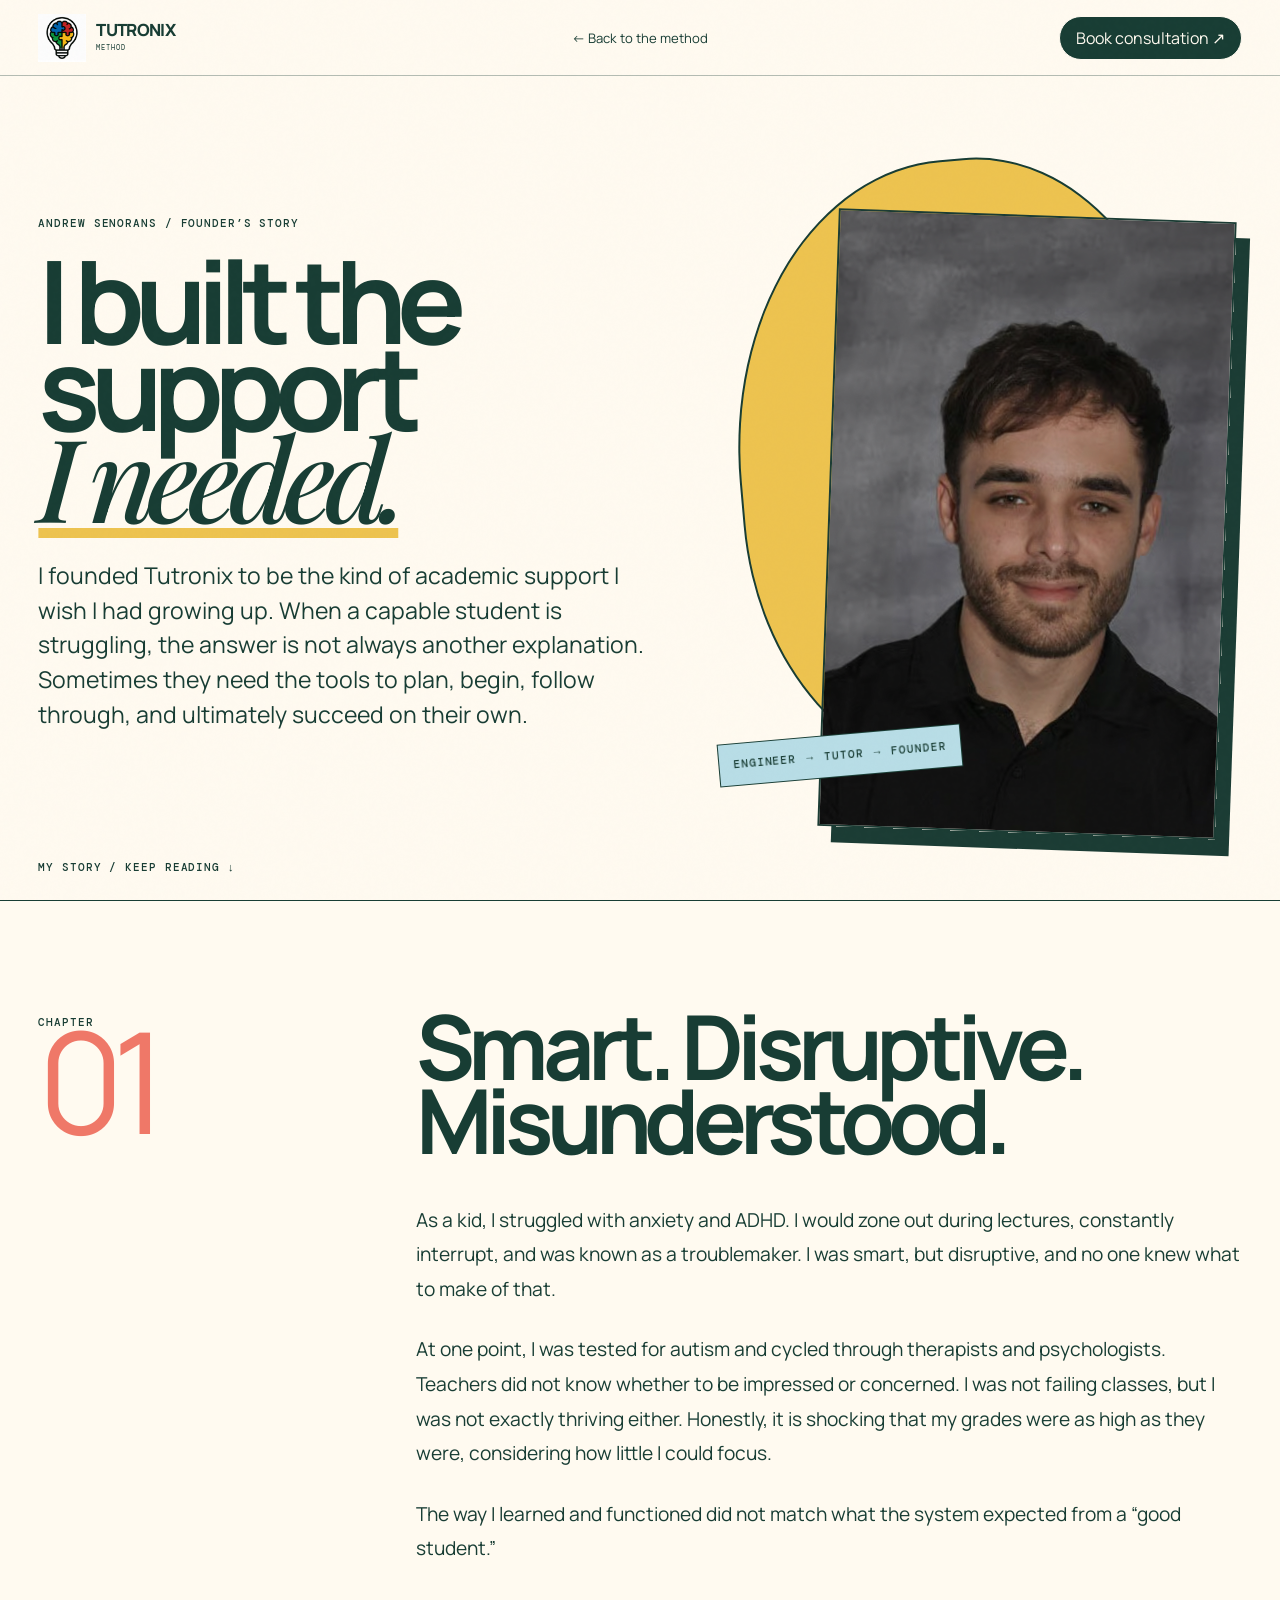
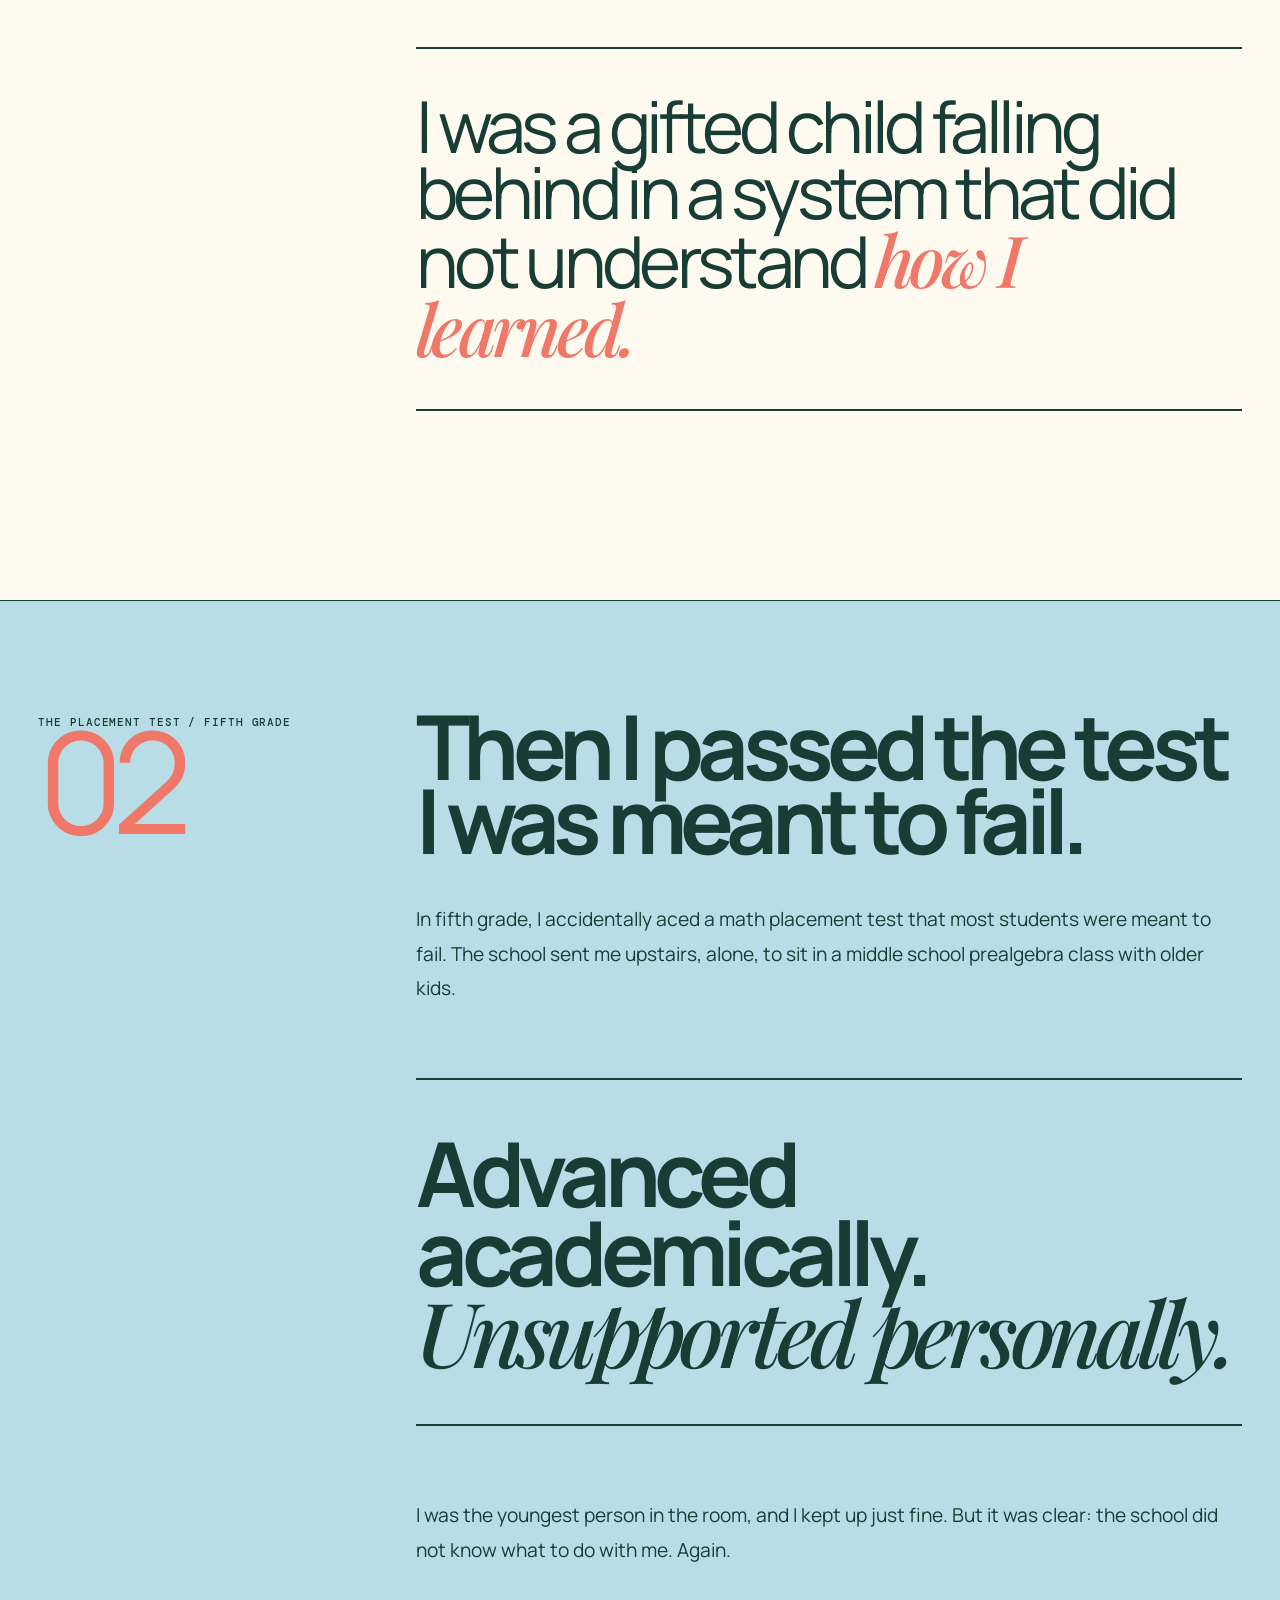
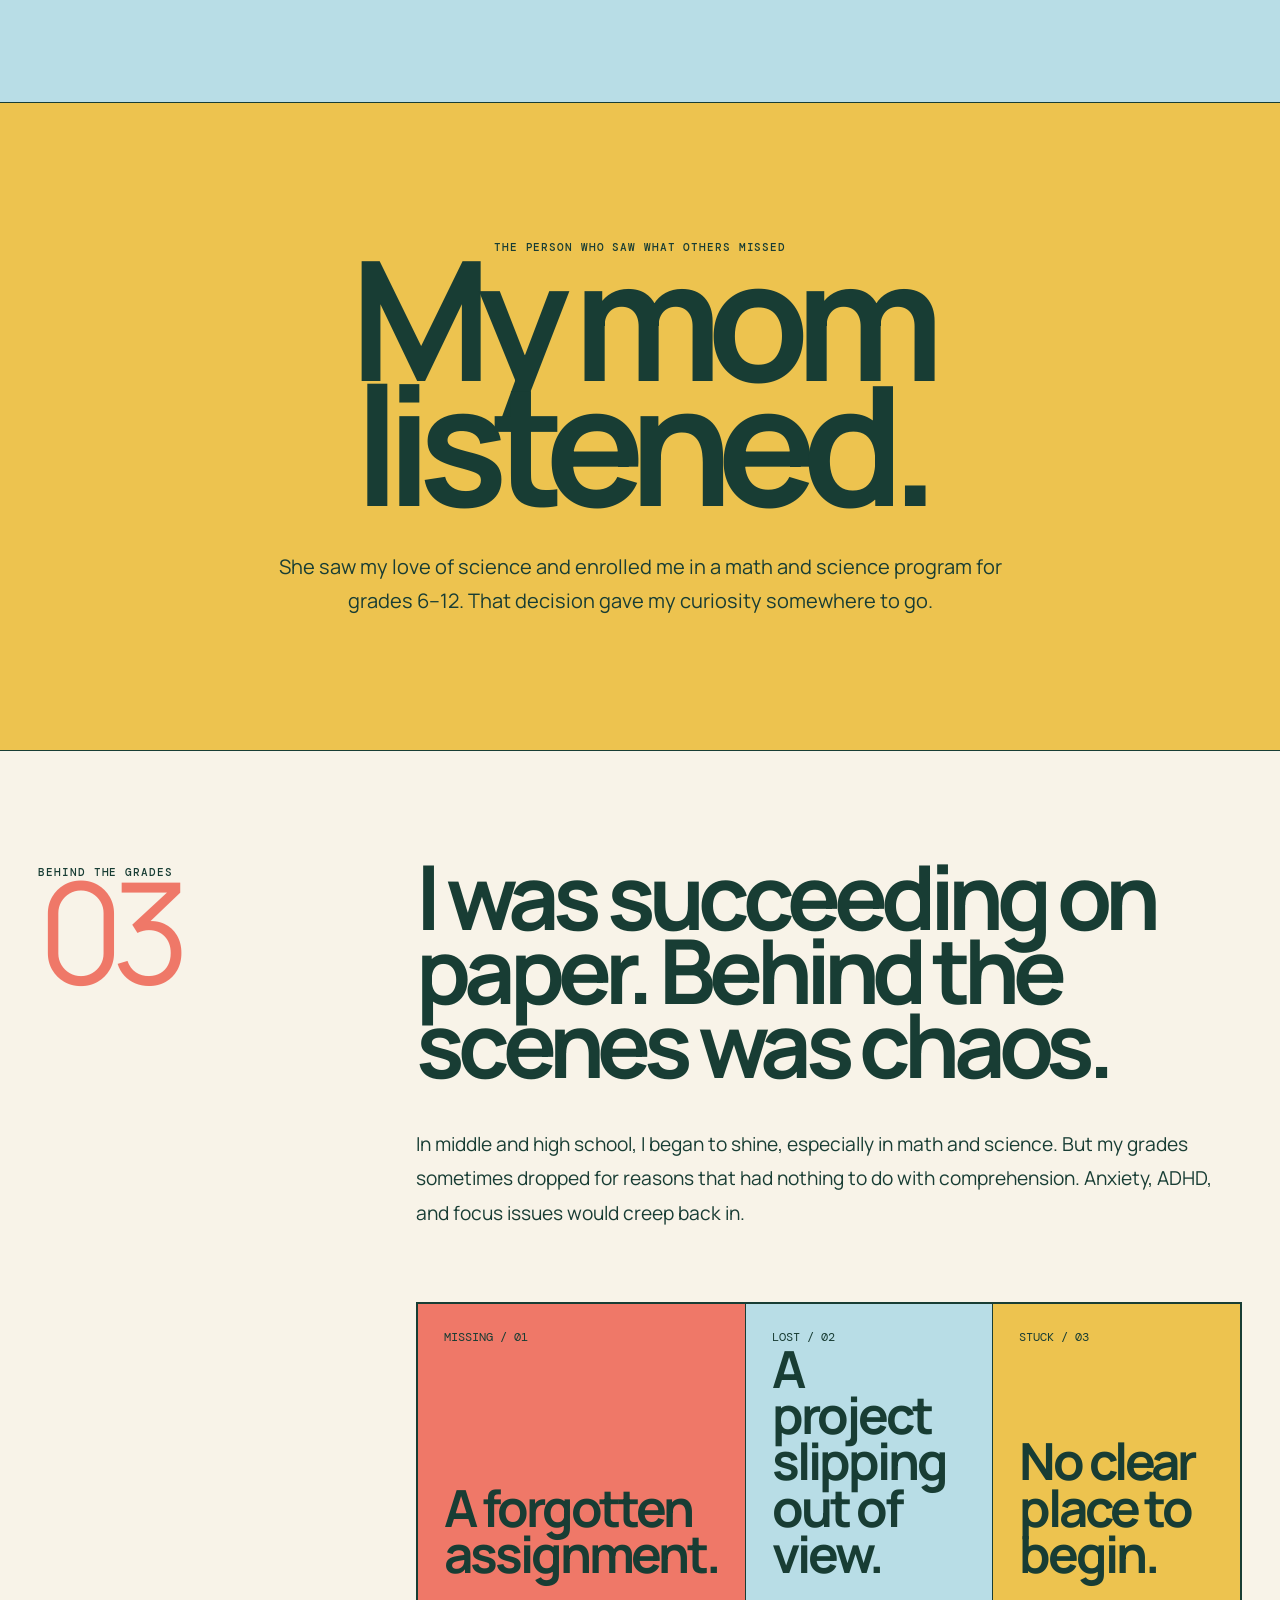
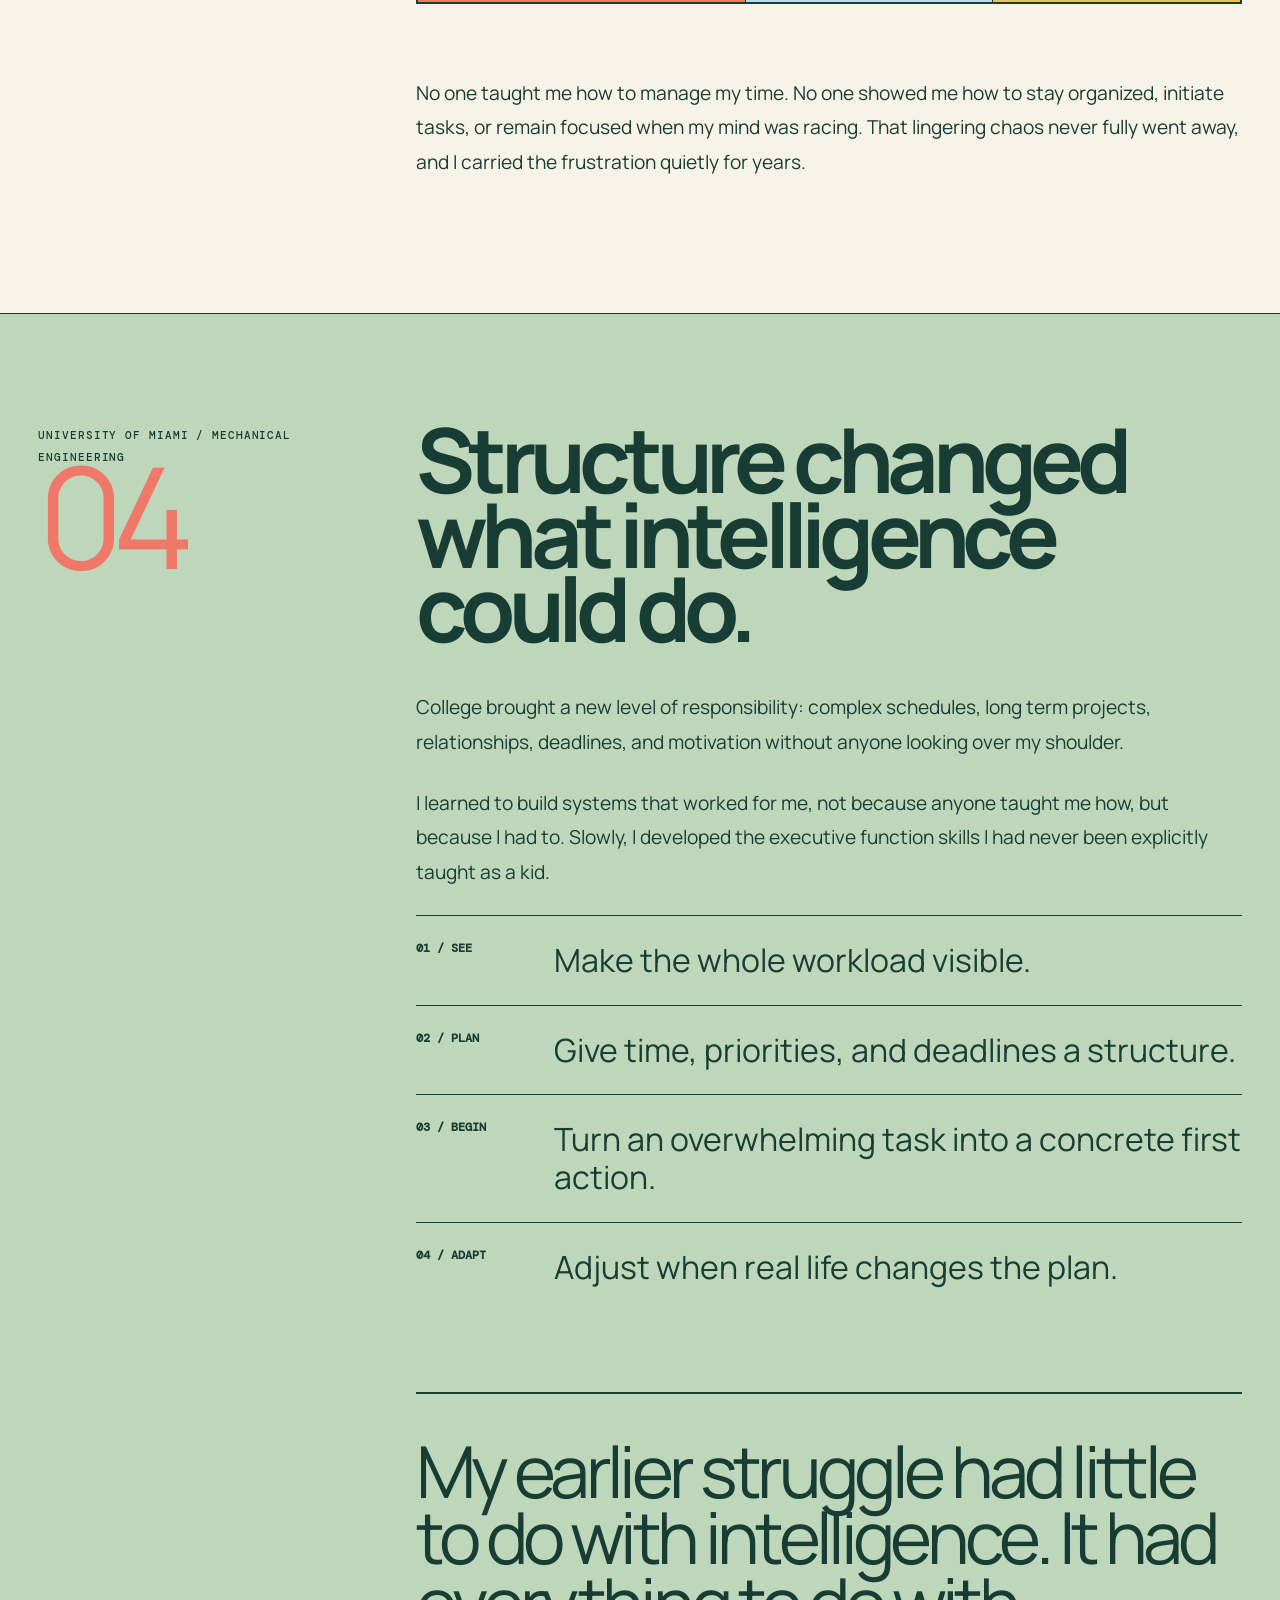
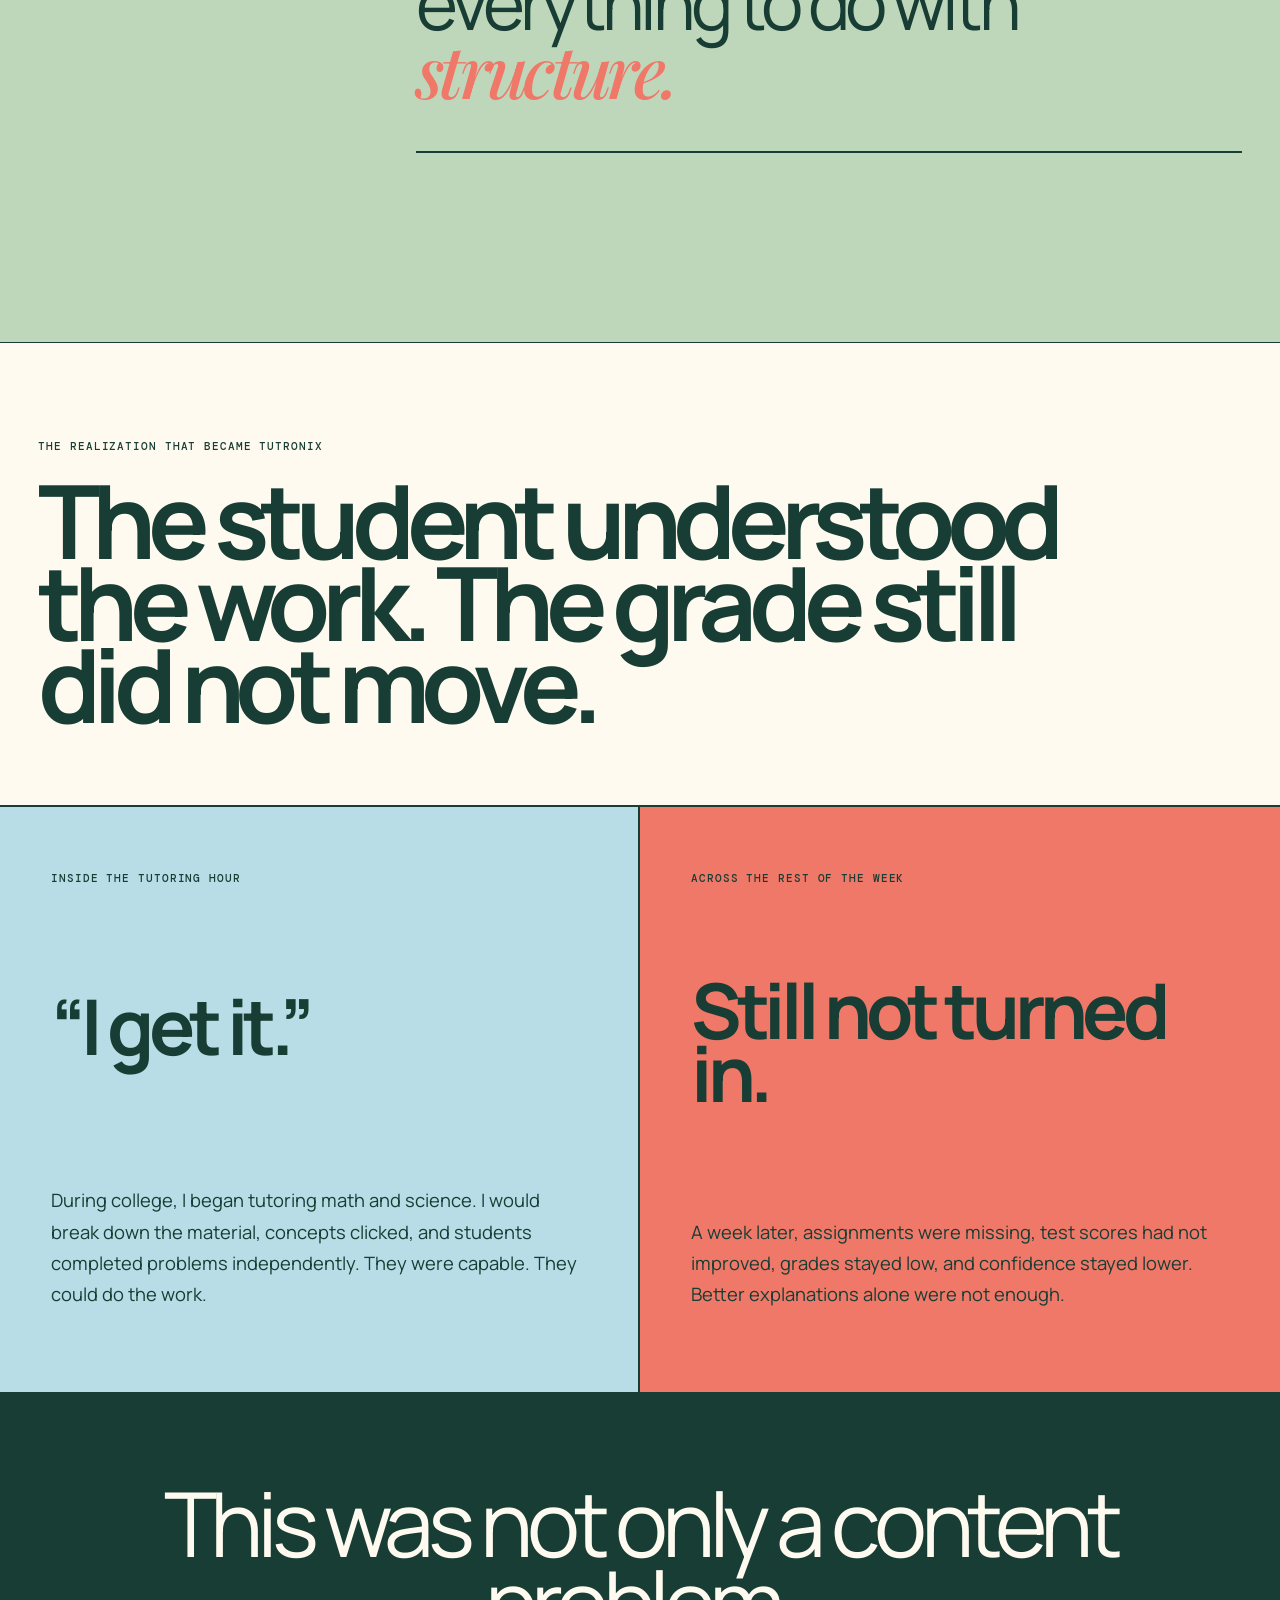
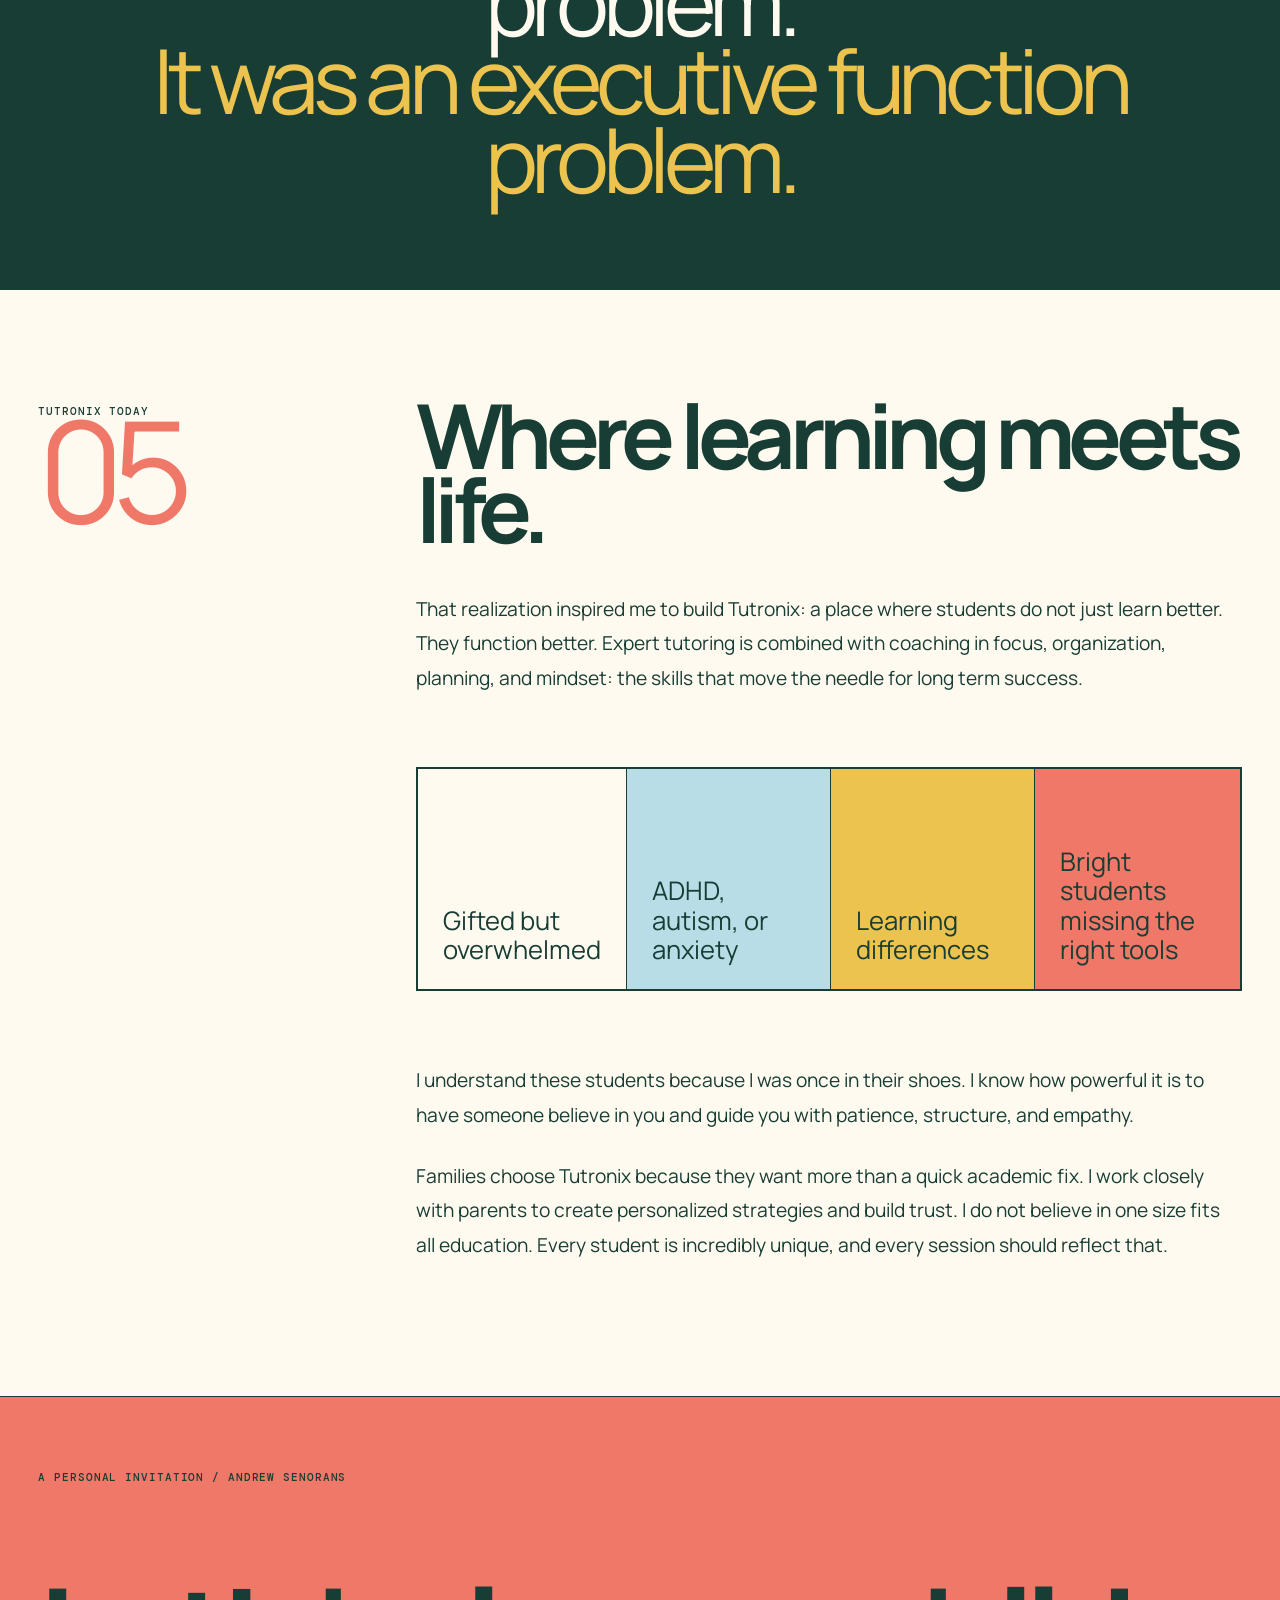
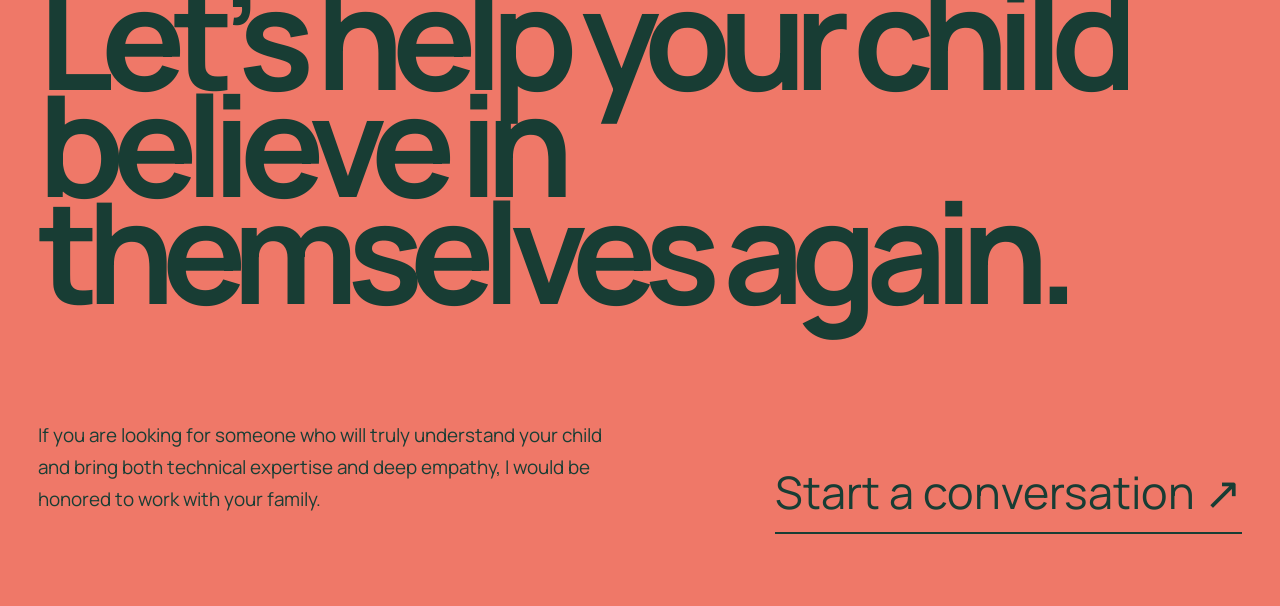
==== about.html @ 05816a25 "Force text-style About arrows" ====
<!DOCTYPE html>
<html lang="en">
<head>
  <meta charset="UTF-8"><meta name="viewport" content="width=device-width,initial-scale=1">
  <title>Andrew’s Story | Tutronix Method</title>
  <meta name="description" content="Andrew Senorans founded Tutronix to combine expert tutoring with the executive function support he wished he had growing up.">
  <link rel="preconnect" href="https://fonts.googleapis.com"><link rel="preconnect" href="https://fonts.gstatic.com" crossorigin><link href="https://fonts.googleapis.com/css2?family=DM+Mono:wght@300;400;500&family=Manrope:wght@400;500;600;700;800&family=Playfair+Display:ital,wght@1,500&display=swap" rel="stylesheet">
  <style>
    :root{--cream:#fffaf0;--paper:#f8f3e8;--ink:#183d34;--coral:#ef7868;--blue:#b8dde6;--yellow:#edc34f;--mint:#bed7bb;--line:rgba(24,61,52,.32)}*{box-sizing:border-box}html{scroll-behavior:smooth}body{margin:0;background:var(--cream);color:var(--ink);font-family:Manrope,Arial,sans-serif}body:after{content:"";position:fixed;inset:0;pointer-events:none;z-index:100;opacity:.09;background-image:url("data:image/svg+xml,%3Csvg viewBox='0 0 180 180' xmlns='http://www.w3.org/2000/svg'%3E%3Cfilter id='n'%3E%3CfeTurbulence type='fractalNoise' baseFrequency='.9' numOctaves='3' stitchTiles='stitch'/%3E%3C/filter%3E%3Crect width='100%25' height='100%25' filter='url(%23n)' opacity='.16'/%3E%3C/svg%3E")}a{color:inherit;text-decoration:none}.mono{font:500 max(.7rem,11px)/1.5 "DM Mono";letter-spacing:.08em;text-transform:uppercase}nav{height:76px;display:grid;grid-template-columns:1fr auto 1fr;align-items:center;padding:0 3vw;border-bottom:1px solid var(--line);position:absolute;width:100%;z-index:20}.brand{font-weight:800;font-size:1.05rem;letter-spacing:-.04em;display:flex;align-items:center;gap:10px}.brand img{width:48px;height:48px;object-fit:contain;mix-blend-mode:multiply}.brand-word{line-height:.84}.brand small{font:400 .46rem "DM Mono";display:block;letter-spacing:.12em;margin-top:5px}.nav-back{font-size:.82rem}.nav-cta{justify-self:end;border:1px solid;border-radius:100px;padding:10px 16px;background:var(--ink);color:var(--cream)}
    .hero{min-height:100svh;padding:115px 3vw 4vw;display:grid;grid-template-columns:1.08fr .92fr;gap:5vw;align-items:center;position:relative}.hero h1{font-size:clamp(4.8rem,9vw,10rem);letter-spacing:-.085em;line-height:.76;margin:25px 0 35px}.hero h1 em{font-family:"Playfair Display";font-weight:500;color:var(--coral)}.hero-lead{font-size:clamp(1.15rem,1.8vw,1.65rem);line-height:1.5;max-width:720px}.hero-photo{position:relative;height:78vh;max-height:760px}.hero-photo:before{content:"";position:absolute;width:86%;height:86%;left:4%;top:4%;background:var(--yellow);border:2px solid;border-radius:50% 45% 52% 43%;transform:rotate(-5deg)}.hero-photo img{position:absolute;width:76%;height:88%;right:3%;bottom:0;object-fit:cover;object-position:center 28%;border:2px solid;box-shadow:14px 16px 0 var(--ink);transform:rotate(2deg);filter:saturate(.88)}.photo-note{position:absolute;z-index:2;left:0;bottom:8%;background:var(--blue);border:1px solid;padding:12px 14px;transform:rotate(-5deg)}.scroll-note{position:absolute;bottom:24px;left:3vw}
    .chapter{padding:12vh 3vw;border-top:1px solid}.chapter-grid{display:grid;grid-template-columns:.5fr 1.5fr;gap:8vw}.chapter-mark{position:sticky;top:30px;align-self:start}.chapter-number{font-size:clamp(5rem,11vw,11rem);line-height:.7;letter-spacing:-.09em;color:var(--coral);display:block}.prose{max-width:900px}.prose h2{font-size:clamp(3.5rem,7vw,7.5rem);line-height:.83;letter-spacing:-.075em;margin:0 0 45px}.prose p{font-size:clamp(1.05rem,1.5vw,1.3rem);line-height:1.8;margin:0 0 26px}.pull{font-size:clamp(2.6rem,5.6vw,6rem);line-height:.92;letter-spacing:-.065em;margin:9vh 0;padding:5vh 0;border-top:2px solid;border-bottom:2px solid}.pull em{font-family:"Playfair Display";font-weight:500;color:var(--coral)}
    .placement{background:var(--blue)}.placement-truth{margin:8vh 0;padding:6vh 0;border-top:2px solid;border-bottom:2px solid;font-size:clamp(3.2rem,7vw,7.5rem);line-height:.88;letter-spacing:-.07em;font-weight:700}.placement-truth em{display:block;font-family:"Playfair Display";font-weight:500;color:var(--ink)}.mother{background:var(--yellow);min-height:72vh;display:grid;place-items:center;text-align:center;padding:10vh 5vw;border-top:1px solid}.mother h2{font-size:clamp(5rem,13vw,14rem);line-height:.75;letter-spacing:-.09em;margin:0}.mother p{font-size:1.25rem;max-width:760px;line-height:1.7;margin:45px auto 0}
    .behind{background:var(--paper)}.chaos-board{display:grid;grid-template-columns:repeat(3,1fr);border:2px solid;margin:8vh 0}.chaos-card{min-height:260px;padding:26px;border-right:1px solid;display:flex;flex-direction:column;justify-content:space-between}.chaos-card:last-child{border:0}.chaos-card:nth-child(1){background:var(--coral)}.chaos-card:nth-child(2){background:var(--blue)}.chaos-card:nth-child(3){background:var(--yellow)}.chaos-card strong{font-size:clamp(2.2rem,4vw,4.4rem);line-height:.9;letter-spacing:-.06em}.chaos-card span{font-family:"DM Mono";font-size:.72rem}.systems{background:var(--mint)}.system-line{display:grid;grid-template-columns:110px 1fr;gap:28px;border-top:1px solid;padding:25px 0}.system-line b{font-family:"DM Mono";font-size:.72rem}.system-line span{font-size:clamp(1.4rem,2.5vw,2.5rem);line-height:1.2}
    .realization{padding:0;border-top:1px solid}.realize-head{padding:10vh 3vw 6vh}.realize-head h2{font-size:clamp(4rem,8vw,8rem);line-height:.8;letter-spacing:-.08em;max-width:1100px;margin:25px 0}.split{display:grid;grid-template-columns:1fr 1fr;border-top:2px solid;border-bottom:2px solid}.split article{min-height:65vh;padding:7vh 4vw;display:flex;flex-direction:column;justify-content:space-between}.split article:first-child{background:var(--blue);border-right:2px solid}.split article:last-child{background:var(--coral)}.split h3{font-size:clamp(3rem,6vw,6.5rem);line-height:.82;letter-spacing:-.07em;margin:0}.split p{font-size:1.15rem;line-height:1.7;max-width:550px}.equation{background:var(--ink);color:var(--cream);padding:10vh 3vw;text-align:center}.equation p{font-size:clamp(3rem,7vw,7rem);line-height:.88;letter-spacing:-.07em;margin:0}.equation span{color:var(--yellow)}.today{background:var(--cream)}.student-list{display:grid;grid-template-columns:repeat(4,1fr);border:2px solid;margin:8vh 0}.student-list div{min-height:220px;padding:25px;border-right:1px solid;font-size:clamp(1.3rem,2vw,2rem);line-height:1.15;display:flex;align-items:flex-end}.student-list div:last-child{border:0}.student-list div:nth-child(2){background:var(--blue)}.student-list div:nth-child(3){background:var(--yellow)}.student-list div:nth-child(4){background:var(--coral)}
    .final{min-height:90vh;background:var(--coral);padding:8vh 3vw;display:flex;flex-direction:column;justify-content:space-between;border-top:1px solid}.final h2{font-size:clamp(4.8rem,11vw,12rem);line-height:.76;letter-spacing:-.09em;margin:0}.final-bottom{display:grid;grid-template-columns:1fr 1fr;gap:5vw;align-items:end}.final p{max-width:620px;font-size:1.18rem;line-height:1.7}.final a{justify-self:end;font-size:clamp(1.6rem,3.5vw,3.5rem);border-bottom:2px solid;padding-bottom:10px}.reveal{opacity:0;transform:translateY(35px);transition:.8s}.reveal.on{opacity:1;transform:none}@media(max-width:820px){nav{grid-template-columns:1fr auto}.nav-back{display:none}.hero{grid-template-columns:1fr;padding-top:100px}.hero-photo{height:640px}.chapter-grid{grid-template-columns:1fr}.chapter-mark{position:static}.chapter-number{font-size:6rem}.chaos-board,.student-list{grid-template-columns:1fr}.chaos-card,.student-list div{border-right:0;border-bottom:1px solid}.split{grid-template-columns:1fr}.split article:first-child{border-right:0;border-bottom:2px solid}.final-bottom{grid-template-columns:1fr}.final a{justify-self:start}.hero h1{font-size:18vw}}@media(prefers-reduced-motion:reduce){*{animation:none!important;transition:none!important}.reveal{opacity:1;transform:none}}
    .hero h1 em{display:inline-block;color:var(--ink);background:none;padding-right:.06em;text-decoration:underline;text-decoration-color:var(--yellow);text-decoration-thickness:.09em;text-underline-offset:.04em;text-decoration-skip-ink:none}
    @media(max-width:600px){
      body{font-size:16px}nav{position:fixed;height:64px;padding:0 12px;background:rgba(255,250,240,.94);backdrop-filter:blur(10px)}.brand{gap:7px;font-size:.92rem}.brand img{width:42px;height:42px}.brand small{font-size:9px}.nav-cta{font-size:.79rem;padding:9px 12px;white-space:nowrap}
      .hero{min-height:auto;padding:102px 12px 72px;gap:42px}.hero h1{font-size:clamp(4rem,17.5vw,4.8rem);line-height:.79;margin:22px 0 28px}.hero-lead{font-size:1.03rem;line-height:1.6}.hero-photo{height:430px;margin:0 10px}.hero-photo:before{width:88%;height:84%;left:1%;top:5%;border-radius:48% 52% 46% 54%;transform:rotate(-3deg)}.hero-photo img{width:84%;height:400px;right:2%;bottom:8px;object-position:center 18%;box-shadow:8px 9px 0 var(--ink);transform:rotate(1deg)}.photo-note{left:-7px;bottom:5%;padding:9px 10px;transform:rotate(-3deg)}.scroll-note{display:none}
      .chapter{padding:72px 12px}.chapter-grid{gap:28px}.chapter-number{font-size:4.5rem}.prose h2{font-size:clamp(3.2rem,14vw,4rem);line-height:.86;margin-bottom:32px}.prose p{font-size:1rem;line-height:1.7;margin-bottom:22px}.pull{font-size:clamp(2.5rem,11.5vw,3.25rem);line-height:.96;margin:55px 0;padding:36px 0}.placement-truth{font-size:clamp(2.8rem,12vw,3.5rem);margin:50px 0;padding:38px 0}.mother{min-height:58vh;padding:75px 12px}.mother h2{font-size:clamp(4.5rem,20vw,5.8rem)}.mother p{font-size:1.05rem;margin-top:32px}.chaos-board,.student-list{margin:48px 0}.chaos-card{min-height:190px;padding:22px}.student-list div{min-height:145px;padding:20px}.system-line{grid-template-columns:1fr;gap:10px;padding:22px 0}.system-line span{font-size:1.45rem}.realize-head{padding:72px 12px 45px}.realize-head h2{font-size:clamp(3.5rem,15vw,4.25rem)}.split article{min-height:480px;padding:58px 12px}.split h3{font-size:3.5rem}.split p{font-size:1rem}.equation{padding:72px 12px}.equation p{font-size:3.35rem}.final{min-height:72svh;padding:55px 12px}.final h2{font-size:clamp(4rem,17vw,5rem);margin:42px 0}.final p{font-size:1rem}.final a{font-size:1.65rem}
    }
  </style>
</head>
<body>
  <nav><a href="index.html" class="brand" aria-label="Tutronix Method home"><img src="tutronix-logo.png" alt=""><span class="brand-word">TUTRONIX<small>METHOD</small></span></a><a class="nav-back" href="index.html">←︎ Back to the method</a><a class="nav-cta" href="index.html#consultation">Book consultation ↗︎</a></nav>
  <main>
    <section class="hero"><div><span class="mono">Andrew Senorans / Founder’s story</span><h1>I built the support <em>I needed.</em></h1><p class="hero-lead">I founded Tutronix to be the kind of academic support I wish I had growing up. When a capable student is struggling, the answer is not always another explanation. Sometimes they need the tools to plan, begin, follow through, and ultimately succeed on their own.</p></div><div class="hero-photo"><img src="andrew-portrait.avif" alt="Andrew Senorans, founder of Tutronix Method"><span class="photo-note mono">Engineer →︎ Tutor →︎ Founder</span></div><span class="scroll-note mono">My story / Keep reading ↓︎</span></section>
    <section class="chapter"><div class="chapter-grid"><aside class="chapter-mark"><span class="mono">Chapter</span><span class="chapter-number">01</span></aside><div class="prose reveal"><h2>Smart. Disruptive. Misunderstood.</h2><p>As a kid, I struggled with anxiety and ADHD. I would zone out during lectures, constantly interrupt, and was known as a troublemaker. I was smart, but disruptive, and no one knew what to make of that.</p><p>At one point, I was tested for autism and cycled through therapists and psychologists. Teachers did not know whether to be impressed or concerned. I was not failing classes, but I was not exactly thriving either. Honestly, it is shocking that my grades were as high as they were, considering how little I could focus.</p><p>The way I learned and functioned did not match what the system expected from a “good student.”</p><blockquote class="pull">I was a gifted child falling behind in a system that did not understand <em>how I learned.</em></blockquote></div></div></section>
    <section class="chapter placement"><div class="chapter-grid"><aside class="chapter-mark"><span class="mono">The placement test / Fifth grade</span><span class="chapter-number">02</span></aside><div class="prose reveal"><h2>Then I passed the test I was meant to fail.</h2><p>In fifth grade, I accidentally aced a math placement test that most students were meant to fail. The school sent me upstairs, alone, to sit in a middle school prealgebra class with older kids.</p><blockquote class="placement-truth">Advanced academically.<em>Unsupported personally.</em></blockquote><p>I was the youngest person in the room, and I kept up just fine. But it was clear: the school did not know what to do with me. Again.</p></div></div></section>
    <section class="mother"><div class="reveal"><span class="mono">The person who saw what others missed</span><h2>My mom<br>listened.</h2><p>She saw my love of science and enrolled me in a math and science program for grades 6–12. That decision gave my curiosity somewhere to go.</p></div></section>
    <section class="chapter behind"><div class="chapter-grid"><aside class="chapter-mark"><span class="mono">Behind the grades</span><span class="chapter-number">03</span></aside><div class="prose reveal"><h2>I was succeeding on paper. Behind the scenes was chaos.</h2><p>In middle and high school, I began to shine, especially in math and science. But my grades sometimes dropped for reasons that had nothing to do with comprehension. Anxiety, ADHD, and focus issues would creep back in.</p><div class="chaos-board"><div class="chaos-card"><span>MISSING / 01</span><strong>A forgotten assignment.</strong></div><div class="chaos-card"><span>LOST / 02</span><strong>A project slipping out of view.</strong></div><div class="chaos-card"><span>STUCK / 03</span><strong>No clear place to begin.</strong></div></div><p>No one taught me how to manage my time. No one showed me how to stay organized, initiate tasks, or remain focused when my mind was racing. That lingering chaos never fully went away, and I carried the frustration quietly for years.</p></div></div></section>
    <section class="chapter systems"><div class="chapter-grid"><aside class="chapter-mark"><span class="mono">University of Miami / Mechanical engineering</span><span class="chapter-number">04</span></aside><div class="prose reveal"><h2>Structure changed what intelligence could do.</h2><p>College brought a new level of responsibility: complex schedules, long term projects, relationships, deadlines, and motivation without anyone looking over my shoulder.</p><p>I learned to build systems that worked for me, not because anyone taught me how, but because I had to. Slowly, I developed the executive function skills I had never been explicitly taught as a kid.</p><div class="system-line"><b>01 / SEE</b><span>Make the whole workload visible.</span></div><div class="system-line"><b>02 / PLAN</b><span>Give time, priorities, and deadlines a structure.</span></div><div class="system-line"><b>03 / BEGIN</b><span>Turn an overwhelming task into a concrete first action.</span></div><div class="system-line"><b>04 / ADAPT</b><span>Adjust when real life changes the plan.</span></div><blockquote class="pull">My earlier struggle had little to do with intelligence. It had everything to do with <em>structure.</em></blockquote></div></div></section>
    <section class="realization"><div class="realize-head reveal"><span class="mono">The realization that became Tutronix</span><h2>The student understood the work. The grade still did not move.</h2></div><div class="split"><article><span class="mono">Inside the tutoring hour</span><h3>“I get it.”</h3><p>During college, I began tutoring math and science. I would break down the material, concepts clicked, and students completed problems independently. They were capable. They could do the work.</p></article><article><span class="mono">Across the rest of the week</span><h3>Still not turned in.</h3><p>A week later, assignments were missing, test scores had not improved, grades stayed low, and confidence stayed lower. Better explanations alone were not enough.</p></article></div><div class="equation"><p>This was not only a content problem.<br><span>It was an executive function problem.</span></p></div></section>
    <section class="chapter today"><div class="chapter-grid"><aside class="chapter-mark"><span class="mono">Tutronix today</span><span class="chapter-number">05</span></aside><div class="prose reveal"><h2>Where learning meets life.</h2><p>That realization inspired me to build Tutronix: a place where students do not just learn better. They function better. Expert tutoring is combined with coaching in focus, organization, planning, and mindset: the skills that move the needle for long term success.</p><div class="student-list"><div>Gifted but overwhelmed</div><div>ADHD, autism, or anxiety</div><div>Learning differences</div><div>Bright students missing the right tools</div></div><p>I understand these students because I was once in their shoes. I know how powerful it is to have someone believe in you and guide you with patience, structure, and empathy.</p><p>Families choose Tutronix because they want more than a quick academic fix. I work closely with parents to create personalized strategies and build trust. I do not believe in one size fits all education. Every student is incredibly unique, and every session should reflect that.</p></div></div></section>
    <section class="final"><div class="mono">A personal invitation / Andrew Senorans</div><h2>Let’s help your child believe in themselves again.</h2><div class="final-bottom"><p>If you are looking for someone who will truly understand your child and bring both technical expertise and deep empathy, I would be honored to work with your family.</p><a href="index.html#consultation">Start a conversation ↗︎</a></div></section>
  </main>
  <script>const observer=new IntersectionObserver(entries=>entries.forEach(e=>e.isIntersecting&&e.target.classList.add('on')),{threshold:.12});document.querySelectorAll('.reveal').forEach(el=>observer.observe(el));</script>
</body>
</html>
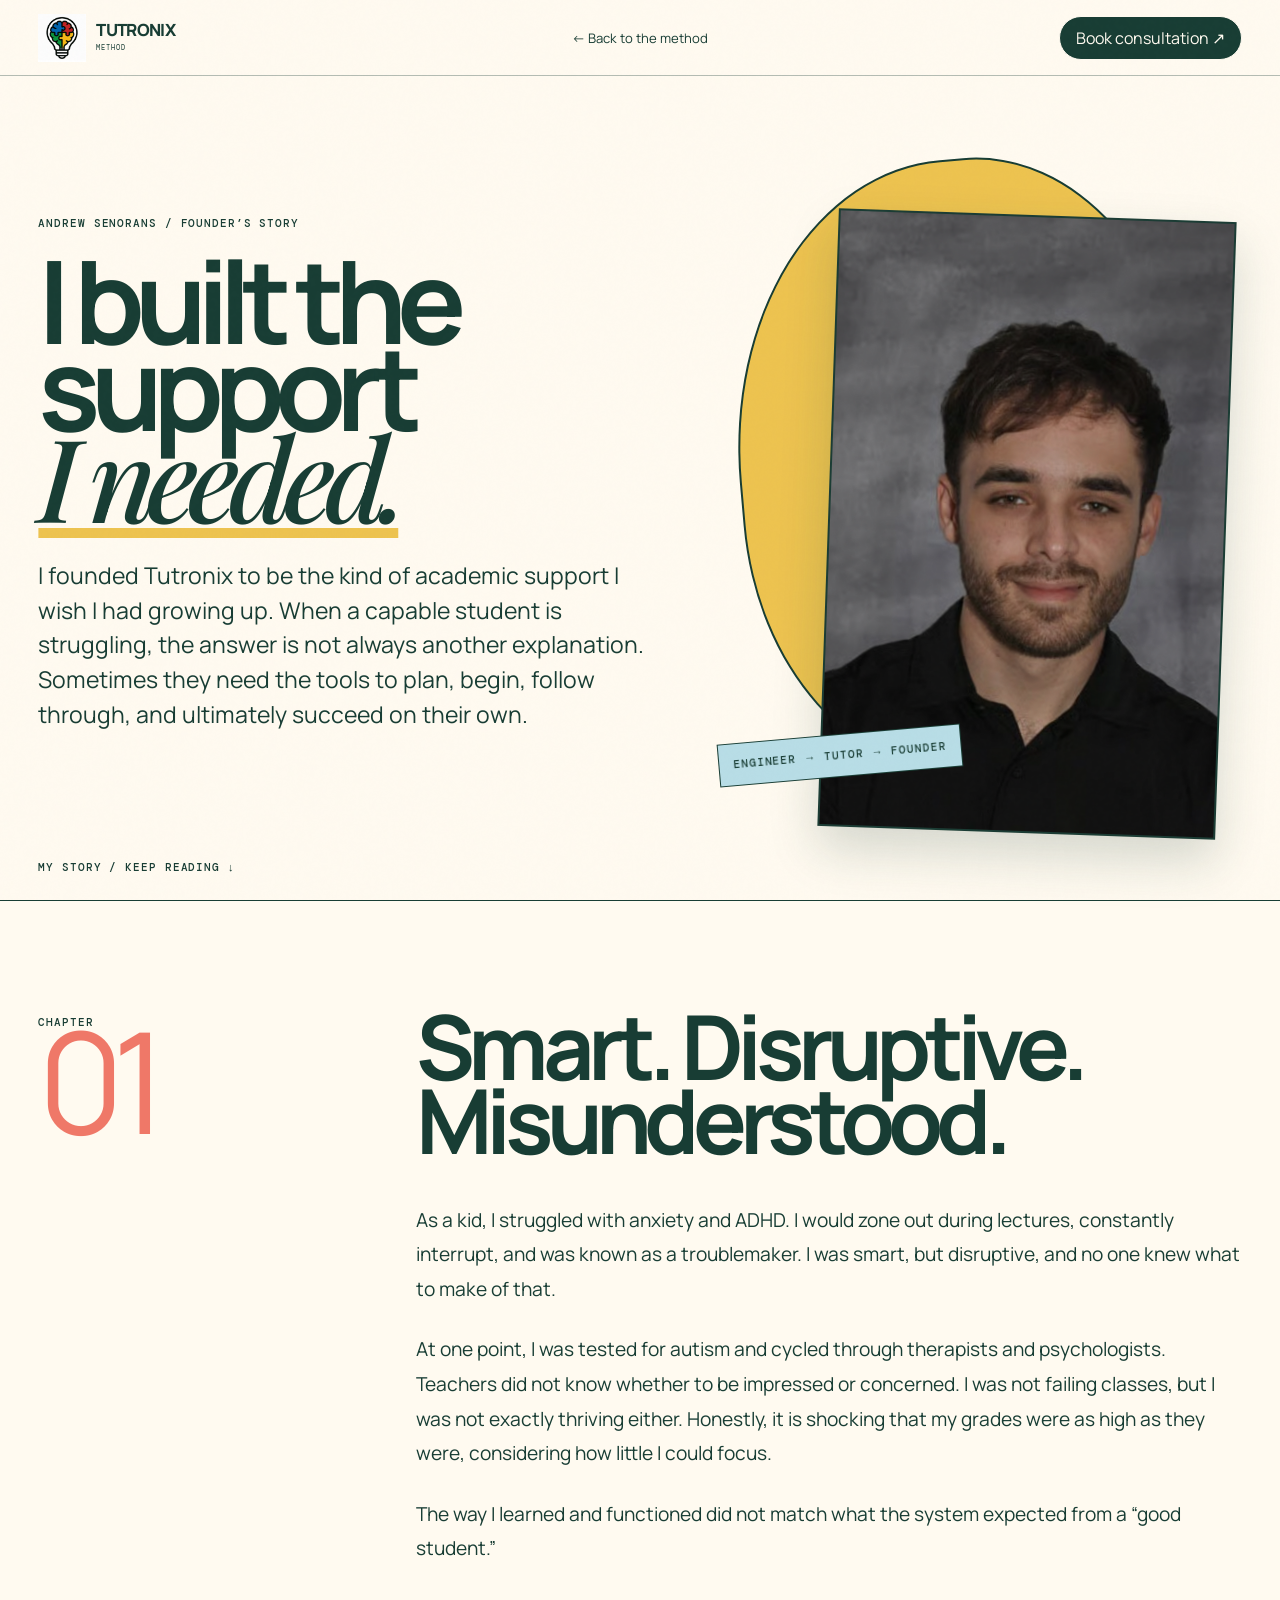
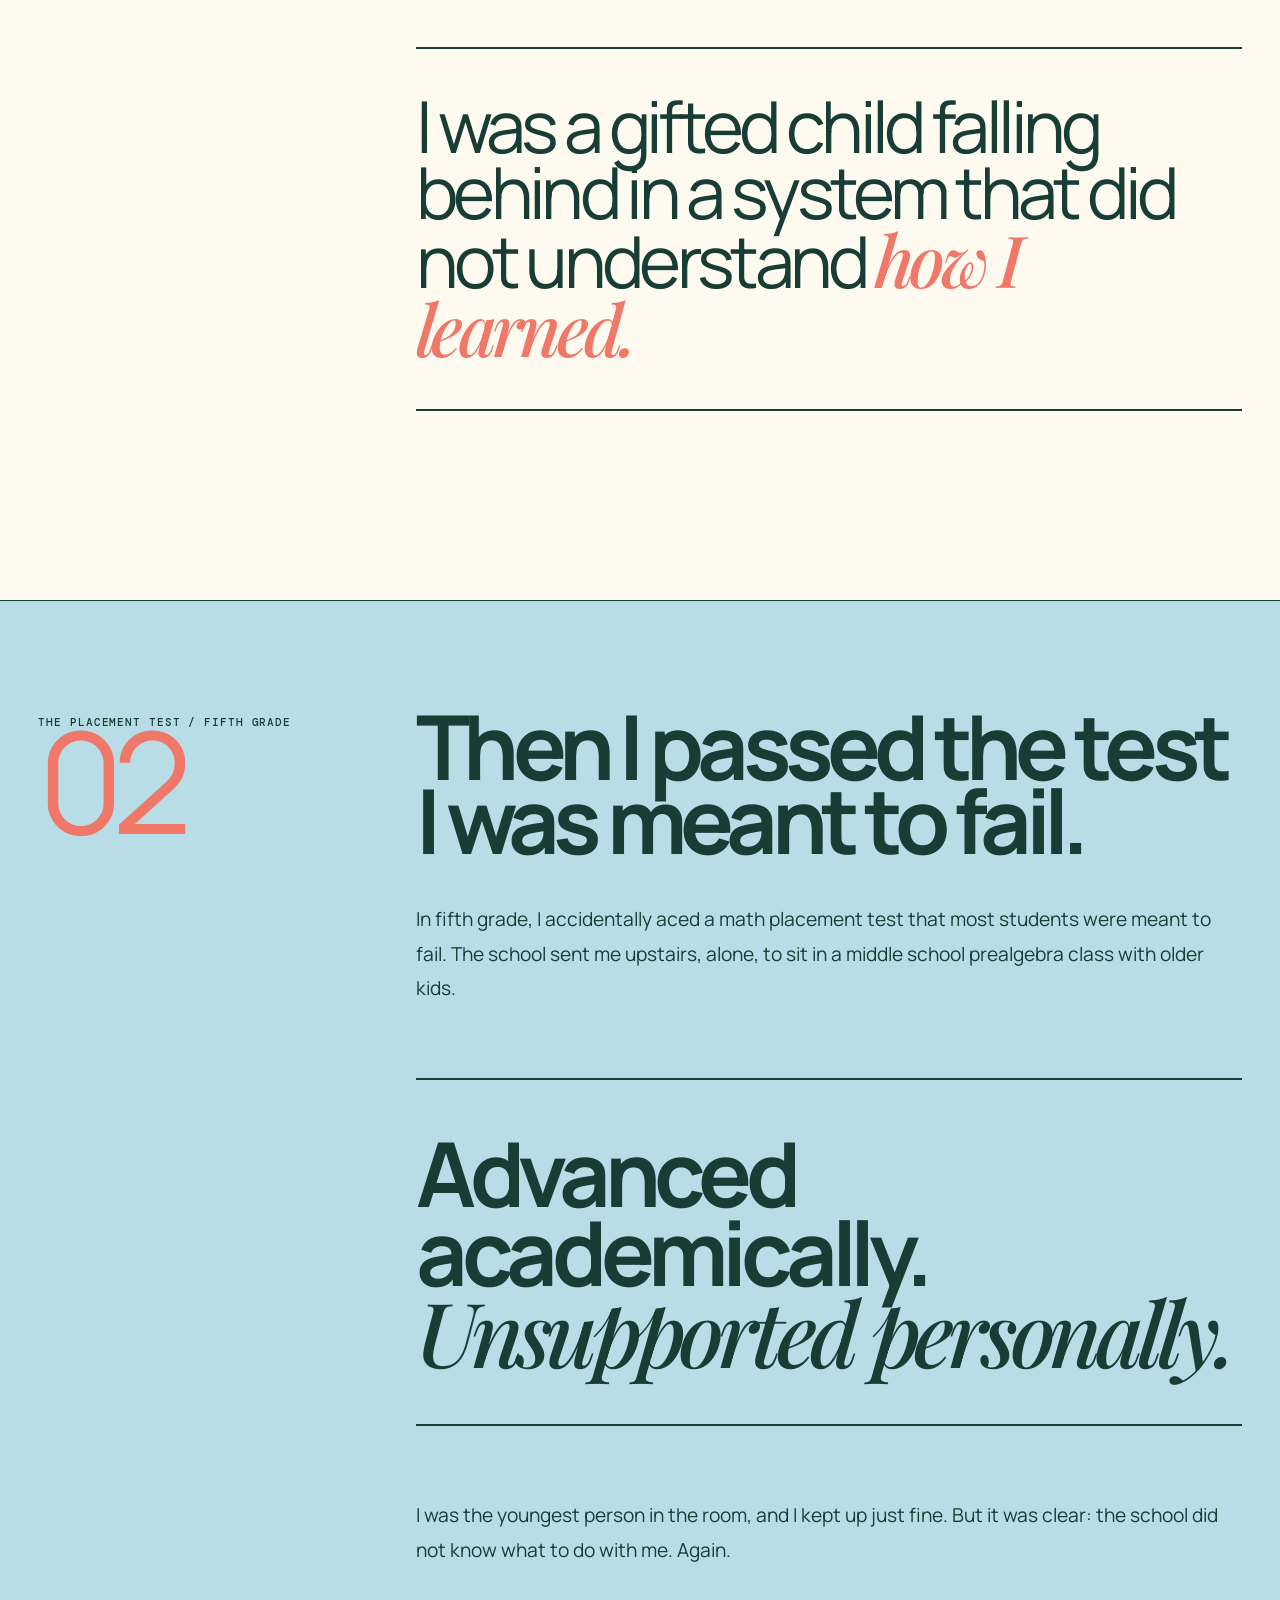
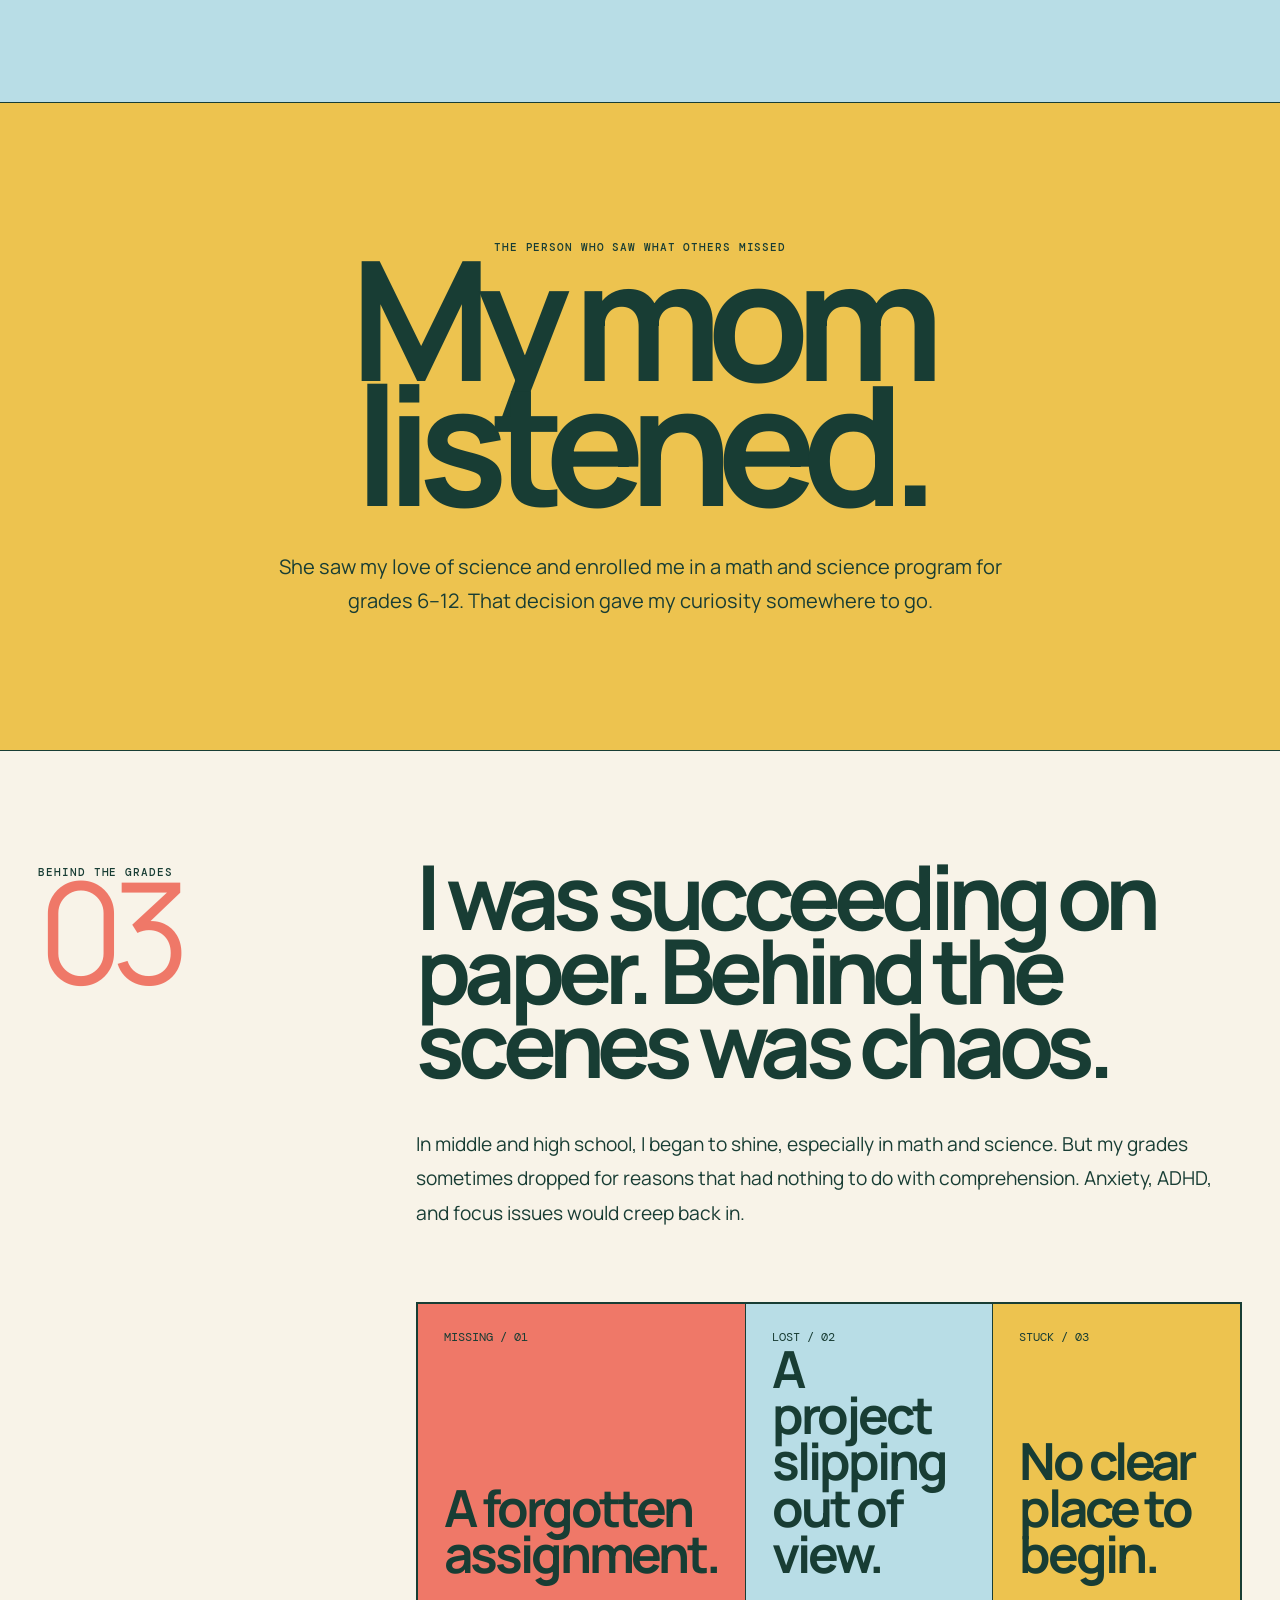
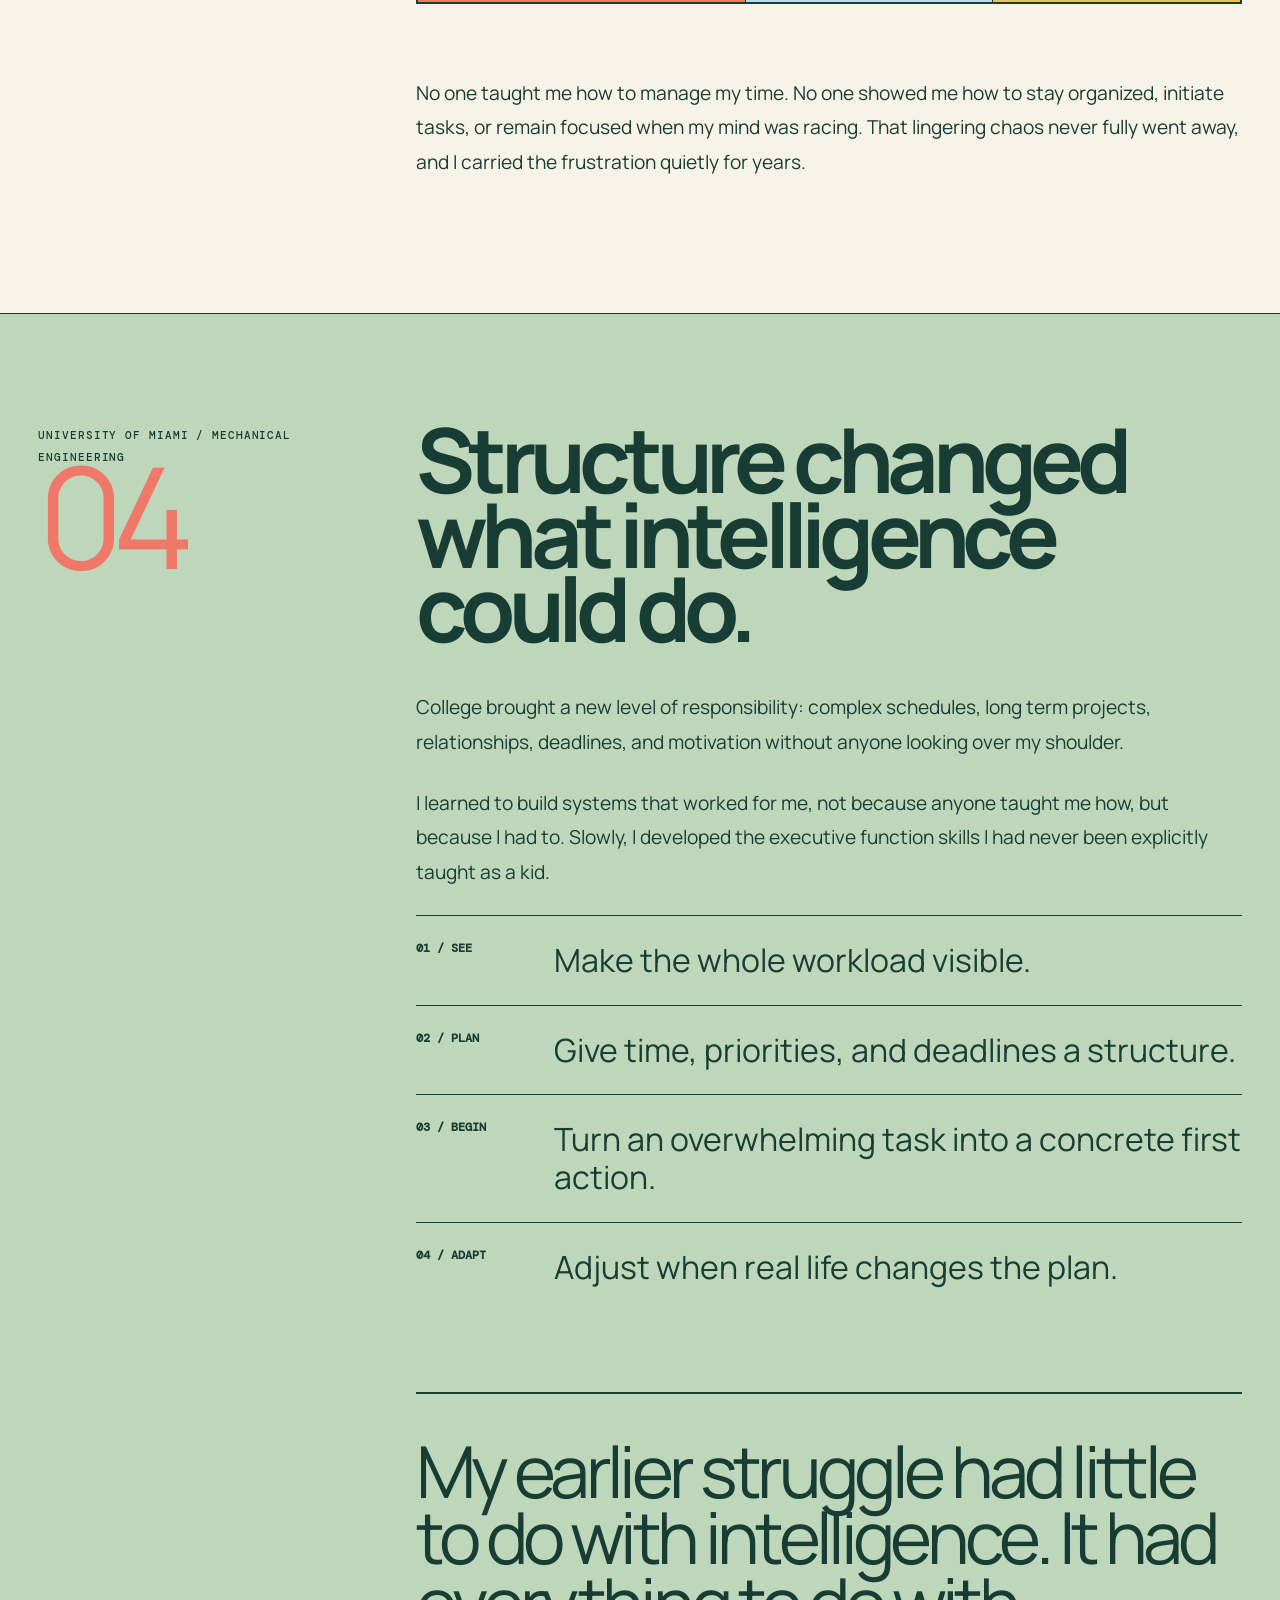
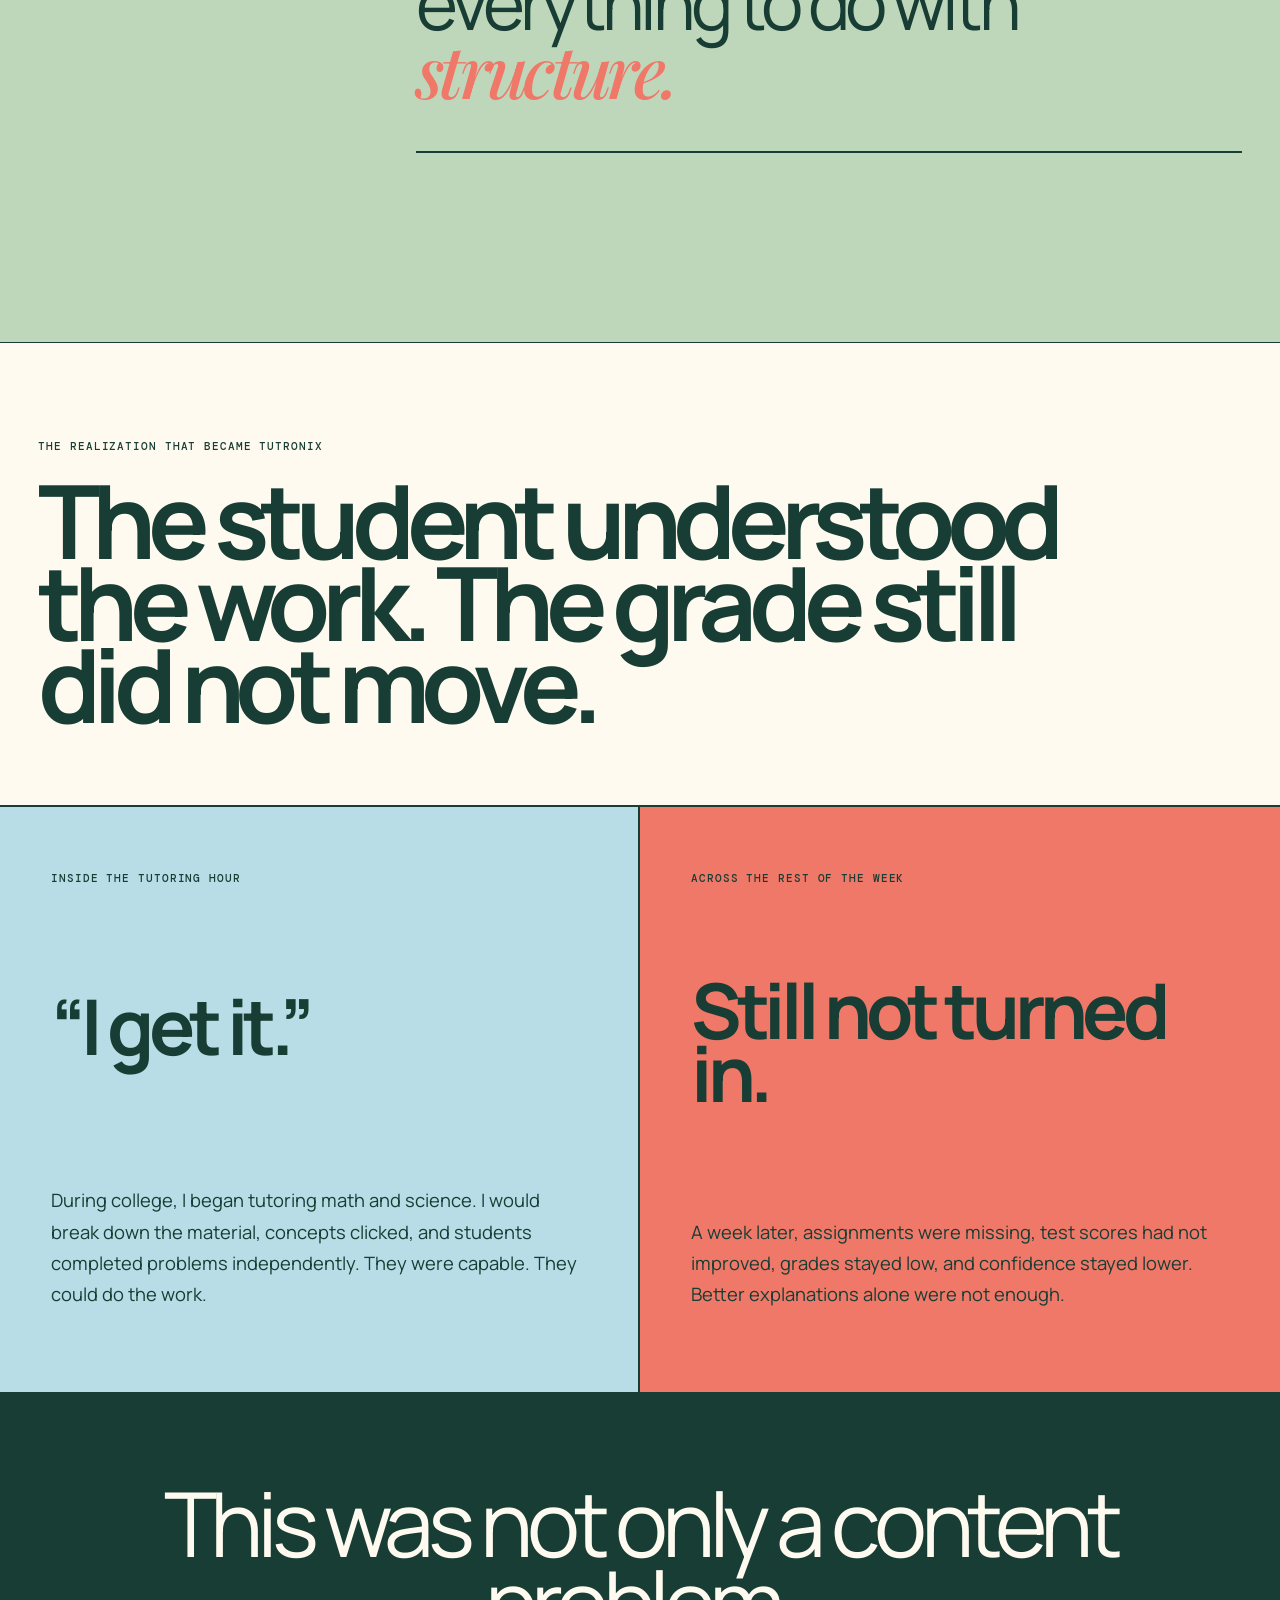
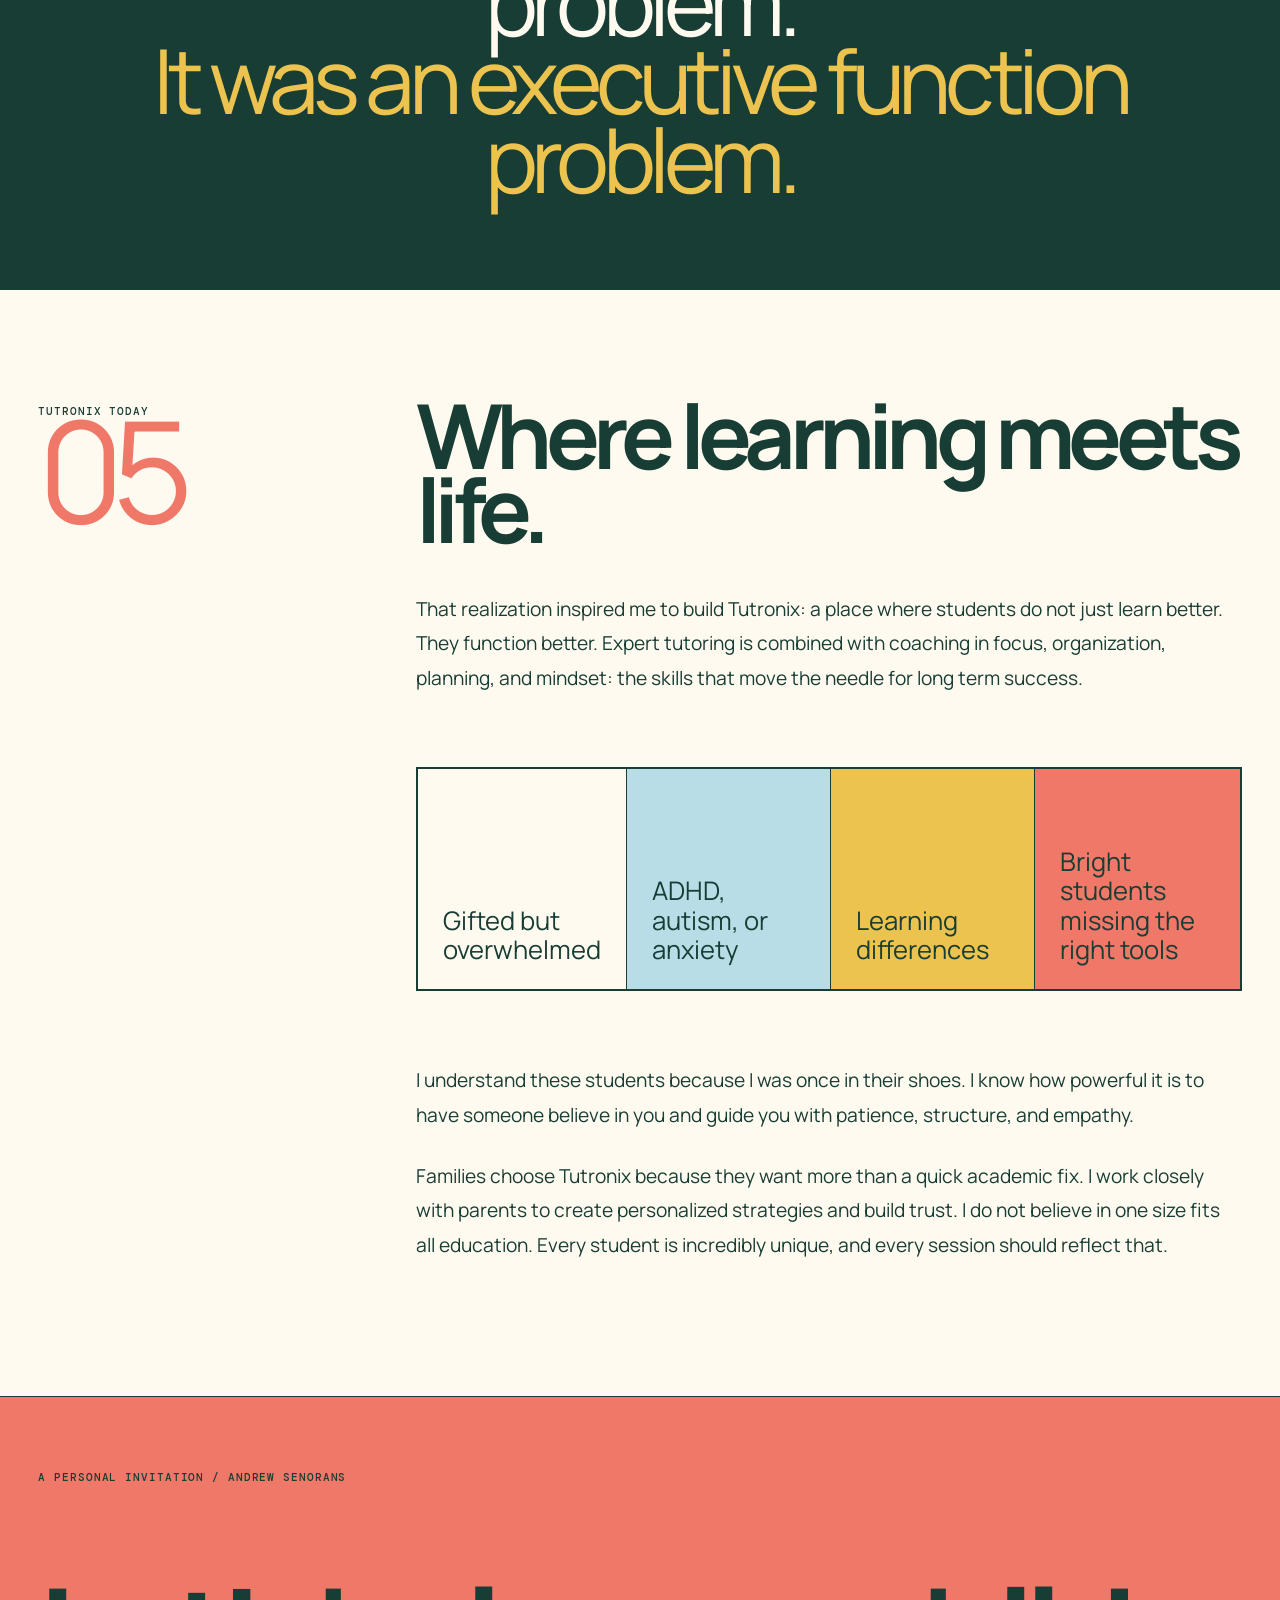
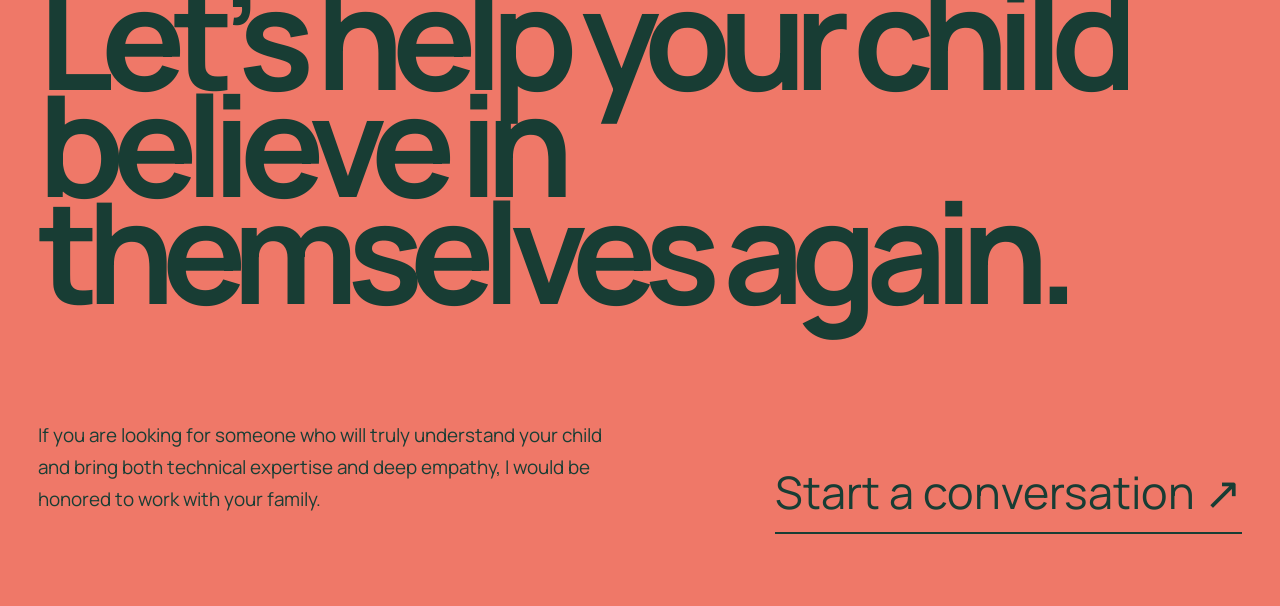
==== commit 0d639086: "Refine About portrait shadow" ====
--- a/about.html
+++ b/about.html
@@ -7,7 +7,7 @@
   <link rel="preconnect" href="https://fonts.googleapis.com"><link rel="preconnect" href="https://fonts.gstatic.com" crossorigin><link href="https://fonts.googleapis.com/css2?family=DM+Mono:wght@300;400;500&family=Manrope:wght@400;500;600;700;800&family=Playfair+Display:ital,wght@1,500&display=swap" rel="stylesheet">
   <style>
     :root{--cream:#fffaf0;--paper:#f8f3e8;--ink:#183d34;--coral:#ef7868;--blue:#b8dde6;--yellow:#edc34f;--mint:#bed7bb;--line:rgba(24,61,52,.32)}*{box-sizing:border-box}html{scroll-behavior:smooth}body{margin:0;background:var(--cream);color:var(--ink);font-family:Manrope,Arial,sans-serif}body:after{content:"";position:fixed;inset:0;pointer-events:none;z-index:100;opacity:.09;background-image:url("data:image/svg+xml,%3Csvg viewBox='0 0 180 180' xmlns='http://www.w3.org/2000/svg'%3E%3Cfilter id='n'%3E%3CfeTurbulence type='fractalNoise' baseFrequency='.9' numOctaves='3' stitchTiles='stitch'/%3E%3C/filter%3E%3Crect width='100%25' height='100%25' filter='url(%23n)' opacity='.16'/%3E%3C/svg%3E")}a{color:inherit;text-decoration:none}.mono{font:500 max(.7rem,11px)/1.5 "DM Mono";letter-spacing:.08em;text-transform:uppercase}nav{height:76px;display:grid;grid-template-columns:1fr auto 1fr;align-items:center;padding:0 3vw;border-bottom:1px solid var(--line);position:absolute;width:100%;z-index:20}.brand{font-weight:800;font-size:1.05rem;letter-spacing:-.04em;display:flex;align-items:center;gap:10px}.brand img{width:48px;height:48px;object-fit:contain;mix-blend-mode:multiply}.brand-word{line-height:.84}.brand small{font:400 .46rem "DM Mono";display:block;letter-spacing:.12em;margin-top:5px}.nav-back{font-size:.82rem}.nav-cta{justify-self:end;border:1px solid;border-radius:100px;padding:10px 16px;background:var(--ink);color:var(--cream)}
-    .hero{min-height:100svh;padding:115px 3vw 4vw;display:grid;grid-template-columns:1.08fr .92fr;gap:5vw;align-items:center;position:relative}.hero h1{font-size:clamp(4.8rem,9vw,10rem);letter-spacing:-.085em;line-height:.76;margin:25px 0 35px}.hero h1 em{font-family:"Playfair Display";font-weight:500;color:var(--coral)}.hero-lead{font-size:clamp(1.15rem,1.8vw,1.65rem);line-height:1.5;max-width:720px}.hero-photo{position:relative;height:78vh;max-height:760px}.hero-photo:before{content:"";position:absolute;width:86%;height:86%;left:4%;top:4%;background:var(--yellow);border:2px solid;border-radius:50% 45% 52% 43%;transform:rotate(-5deg)}.hero-photo img{position:absolute;width:76%;height:88%;right:3%;bottom:0;object-fit:cover;object-position:center 28%;border:2px solid;box-shadow:14px 16px 0 var(--ink);transform:rotate(2deg);filter:saturate(.88)}.photo-note{position:absolute;z-index:2;left:0;bottom:8%;background:var(--blue);border:1px solid;padding:12px 14px;transform:rotate(-5deg)}.scroll-note{position:absolute;bottom:24px;left:3vw}
+    .hero{min-height:100svh;padding:115px 3vw 4vw;display:grid;grid-template-columns:1.08fr .92fr;gap:5vw;align-items:center;position:relative}.hero h1{font-size:clamp(4.8rem,9vw,10rem);letter-spacing:-.085em;line-height:.76;margin:25px 0 35px}.hero h1 em{font-family:"Playfair Display";font-weight:500;color:var(--coral)}.hero-lead{font-size:clamp(1.15rem,1.8vw,1.65rem);line-height:1.5;max-width:720px}.hero-photo{position:relative;height:78vh;max-height:760px}.hero-photo:before{content:"";position:absolute;width:86%;height:86%;left:4%;top:4%;background:var(--yellow);border:2px solid;border-radius:50% 45% 52% 43%;transform:rotate(-5deg)}.hero-photo img{position:absolute;width:76%;height:88%;right:3%;bottom:0;object-fit:cover;object-position:center 28%;border:2px solid;box-shadow:0 22px 46px rgba(24,61,52,.18);transform:rotate(2deg) translateZ(0);backface-visibility:hidden;outline:1px solid transparent;filter:saturate(.88)}.photo-note{position:absolute;z-index:2;left:0;bottom:8%;background:var(--blue);border:1px solid;padding:12px 14px;transform:rotate(-5deg)}.scroll-note{position:absolute;bottom:24px;left:3vw}
     .chapter{padding:12vh 3vw;border-top:1px solid}.chapter-grid{display:grid;grid-template-columns:.5fr 1.5fr;gap:8vw}.chapter-mark{position:sticky;top:30px;align-self:start}.chapter-number{font-size:clamp(5rem,11vw,11rem);line-height:.7;letter-spacing:-.09em;color:var(--coral);display:block}.prose{max-width:900px}.prose h2{font-size:clamp(3.5rem,7vw,7.5rem);line-height:.83;letter-spacing:-.075em;margin:0 0 45px}.prose p{font-size:clamp(1.05rem,1.5vw,1.3rem);line-height:1.8;margin:0 0 26px}.pull{font-size:clamp(2.6rem,5.6vw,6rem);line-height:.92;letter-spacing:-.065em;margin:9vh 0;padding:5vh 0;border-top:2px solid;border-bottom:2px solid}.pull em{font-family:"Playfair Display";font-weight:500;color:var(--coral)}
     .placement{background:var(--blue)}.placement-truth{margin:8vh 0;padding:6vh 0;border-top:2px solid;border-bottom:2px solid;font-size:clamp(3.2rem,7vw,7.5rem);line-height:.88;letter-spacing:-.07em;font-weight:700}.placement-truth em{display:block;font-family:"Playfair Display";font-weight:500;color:var(--ink)}.mother{background:var(--yellow);min-height:72vh;display:grid;place-items:center;text-align:center;padding:10vh 5vw;border-top:1px solid}.mother h2{font-size:clamp(5rem,13vw,14rem);line-height:.75;letter-spacing:-.09em;margin:0}.mother p{font-size:1.25rem;max-width:760px;line-height:1.7;margin:45px auto 0}
     .behind{background:var(--paper)}.chaos-board{display:grid;grid-template-columns:repeat(3,1fr);border:2px solid;margin:8vh 0}.chaos-card{min-height:260px;padding:26px;border-right:1px solid;display:flex;flex-direction:column;justify-content:space-between}.chaos-card:last-child{border:0}.chaos-card:nth-child(1){background:var(--coral)}.chaos-card:nth-child(2){background:var(--blue)}.chaos-card:nth-child(3){background:var(--yellow)}.chaos-card strong{font-size:clamp(2.2rem,4vw,4.4rem);line-height:.9;letter-spacing:-.06em}.chaos-card span{font-family:"DM Mono";font-size:.72rem}.systems{background:var(--mint)}.system-line{display:grid;grid-template-columns:110px 1fr;gap:28px;border-top:1px solid;padding:25px 0}.system-line b{font-family:"DM Mono";font-size:.72rem}.system-line span{font-size:clamp(1.4rem,2.5vw,2.5rem);line-height:1.2}
@@ -16,7 +16,7 @@
     .hero h1 em{display:inline-block;color:var(--ink);background:none;padding-right:.06em;text-decoration:underline;text-decoration-color:var(--yellow);text-decoration-thickness:.09em;text-underline-offset:.04em;text-decoration-skip-ink:none}
     @media(max-width:600px){
       body{font-size:16px}nav{position:fixed;height:64px;padding:0 12px;background:rgba(255,250,240,.94);backdrop-filter:blur(10px)}.brand{gap:7px;font-size:.92rem}.brand img{width:42px;height:42px}.brand small{font-size:9px}.nav-cta{font-size:.79rem;padding:9px 12px;white-space:nowrap}
-      .hero{min-height:auto;padding:102px 12px 72px;gap:42px}.hero h1{font-size:clamp(4rem,17.5vw,4.8rem);line-height:.79;margin:22px 0 28px}.hero-lead{font-size:1.03rem;line-height:1.6}.hero-photo{height:430px;margin:0 10px}.hero-photo:before{width:88%;height:84%;left:1%;top:5%;border-radius:48% 52% 46% 54%;transform:rotate(-3deg)}.hero-photo img{width:84%;height:400px;right:2%;bottom:8px;object-position:center 18%;box-shadow:8px 9px 0 var(--ink);transform:rotate(1deg)}.photo-note{left:-7px;bottom:5%;padding:9px 10px;transform:rotate(-3deg)}.scroll-note{display:none}
+      .hero{min-height:auto;padding:102px 12px 72px;gap:42px}.hero h1{font-size:clamp(4rem,17.5vw,4.8rem);line-height:.79;margin:22px 0 28px}.hero-lead{font-size:1.03rem;line-height:1.6}.hero-photo{height:430px;margin:0 10px}.hero-photo:before{width:88%;height:84%;left:1%;top:5%;border-radius:48% 52% 46% 54%;transform:rotate(-3deg)}.hero-photo img{width:84%;height:400px;right:2%;bottom:8px;object-position:center 18%;box-shadow:0 14px 30px rgba(24,61,52,.17);transform:rotate(1deg) translateZ(0)}.photo-note{left:-7px;bottom:5%;padding:9px 10px;transform:rotate(-3deg)}.scroll-note{display:none}
       .chapter{padding:72px 12px}.chapter-grid{gap:28px}.chapter-number{font-size:4.5rem}.prose h2{font-size:clamp(3.2rem,14vw,4rem);line-height:.86;margin-bottom:32px}.prose p{font-size:1rem;line-height:1.7;margin-bottom:22px}.pull{font-size:clamp(2.5rem,11.5vw,3.25rem);line-height:.96;margin:55px 0;padding:36px 0}.placement-truth{font-size:clamp(2.8rem,12vw,3.5rem);margin:50px 0;padding:38px 0}.mother{min-height:58vh;padding:75px 12px}.mother h2{font-size:clamp(4.5rem,20vw,5.8rem)}.mother p{font-size:1.05rem;margin-top:32px}.chaos-board,.student-list{margin:48px 0}.chaos-card{min-height:190px;padding:22px}.student-list div{min-height:145px;padding:20px}.system-line{grid-template-columns:1fr;gap:10px;padding:22px 0}.system-line span{font-size:1.45rem}.realize-head{padding:72px 12px 45px}.realize-head h2{font-size:clamp(3.5rem,15vw,4.25rem)}.split article{min-height:480px;padding:58px 12px}.split h3{font-size:3.5rem}.split p{font-size:1rem}.equation{padding:72px 12px}.equation p{font-size:3.35rem}.final{min-height:72svh;padding:55px 12px}.final h2{font-size:clamp(4rem,17vw,5rem);margin:42px 0}.final p{font-size:1rem}.final a{font-size:1.65rem}
     }
   </style>
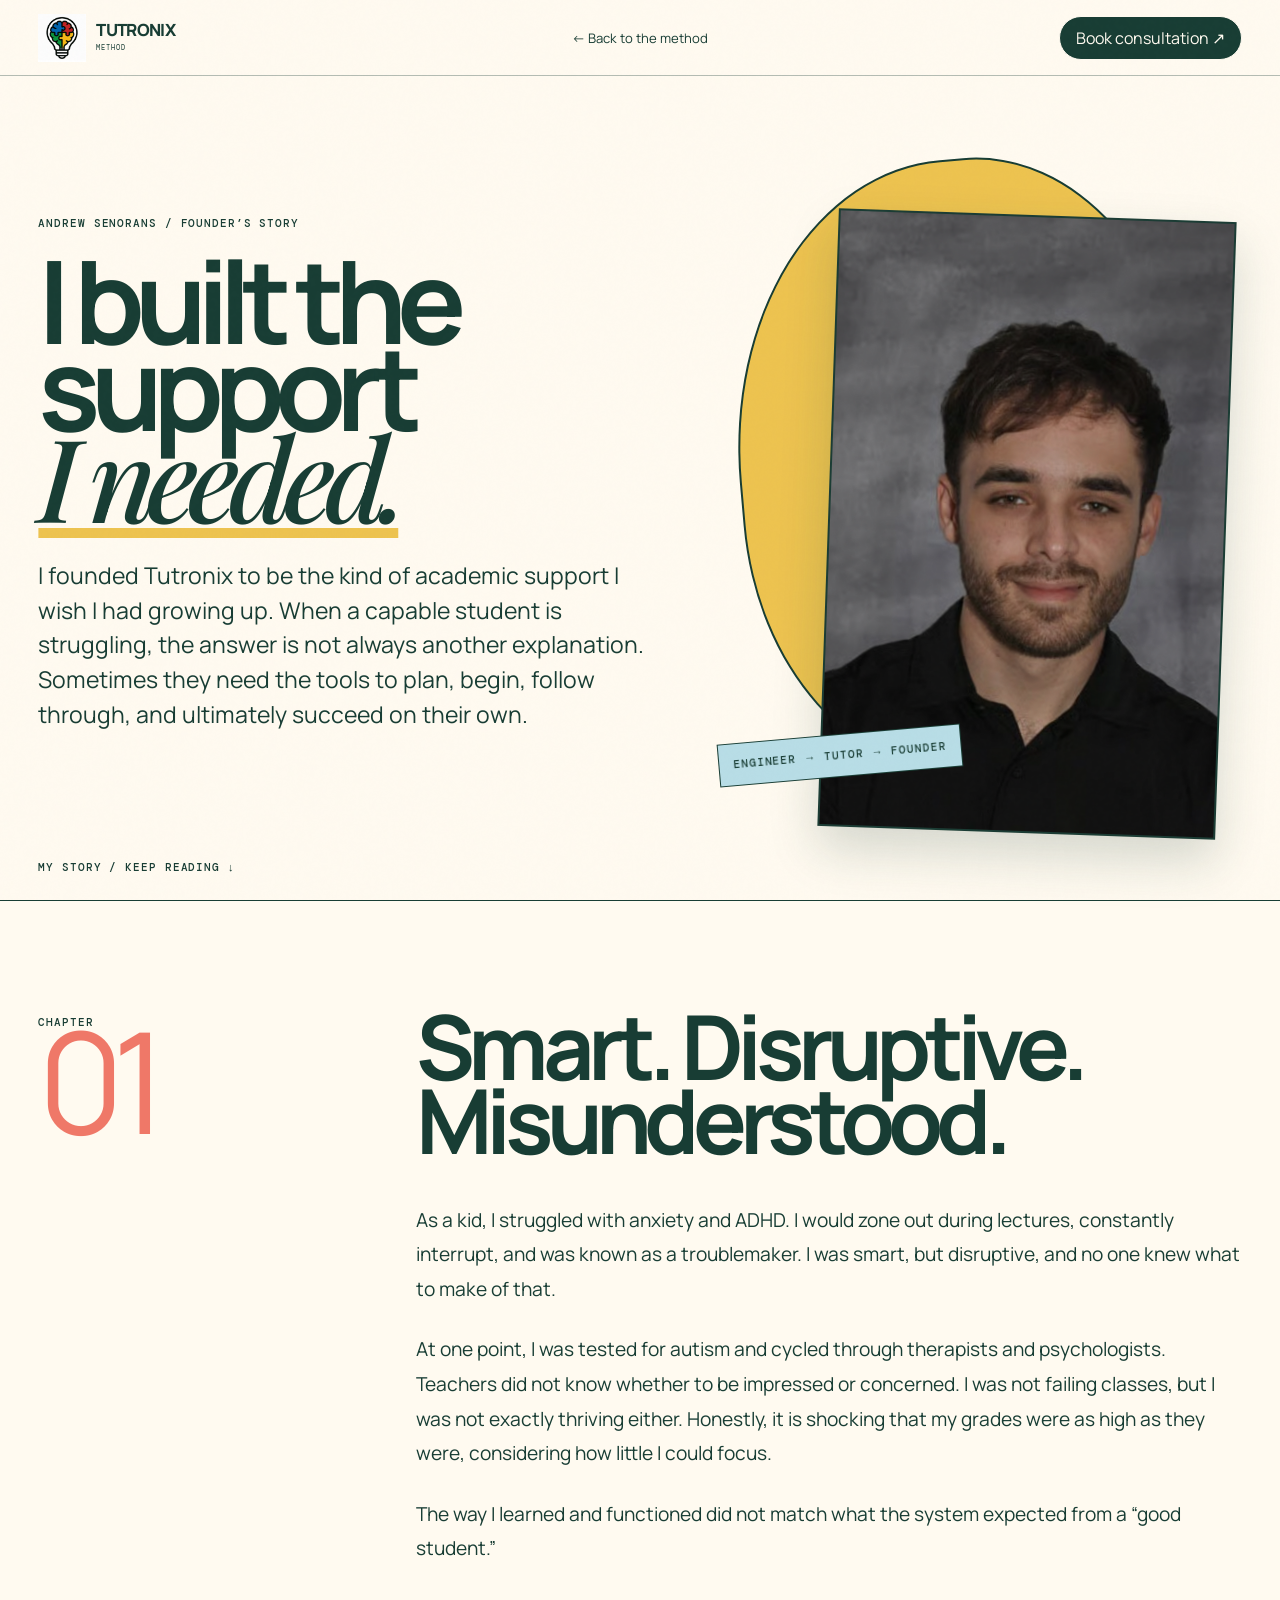
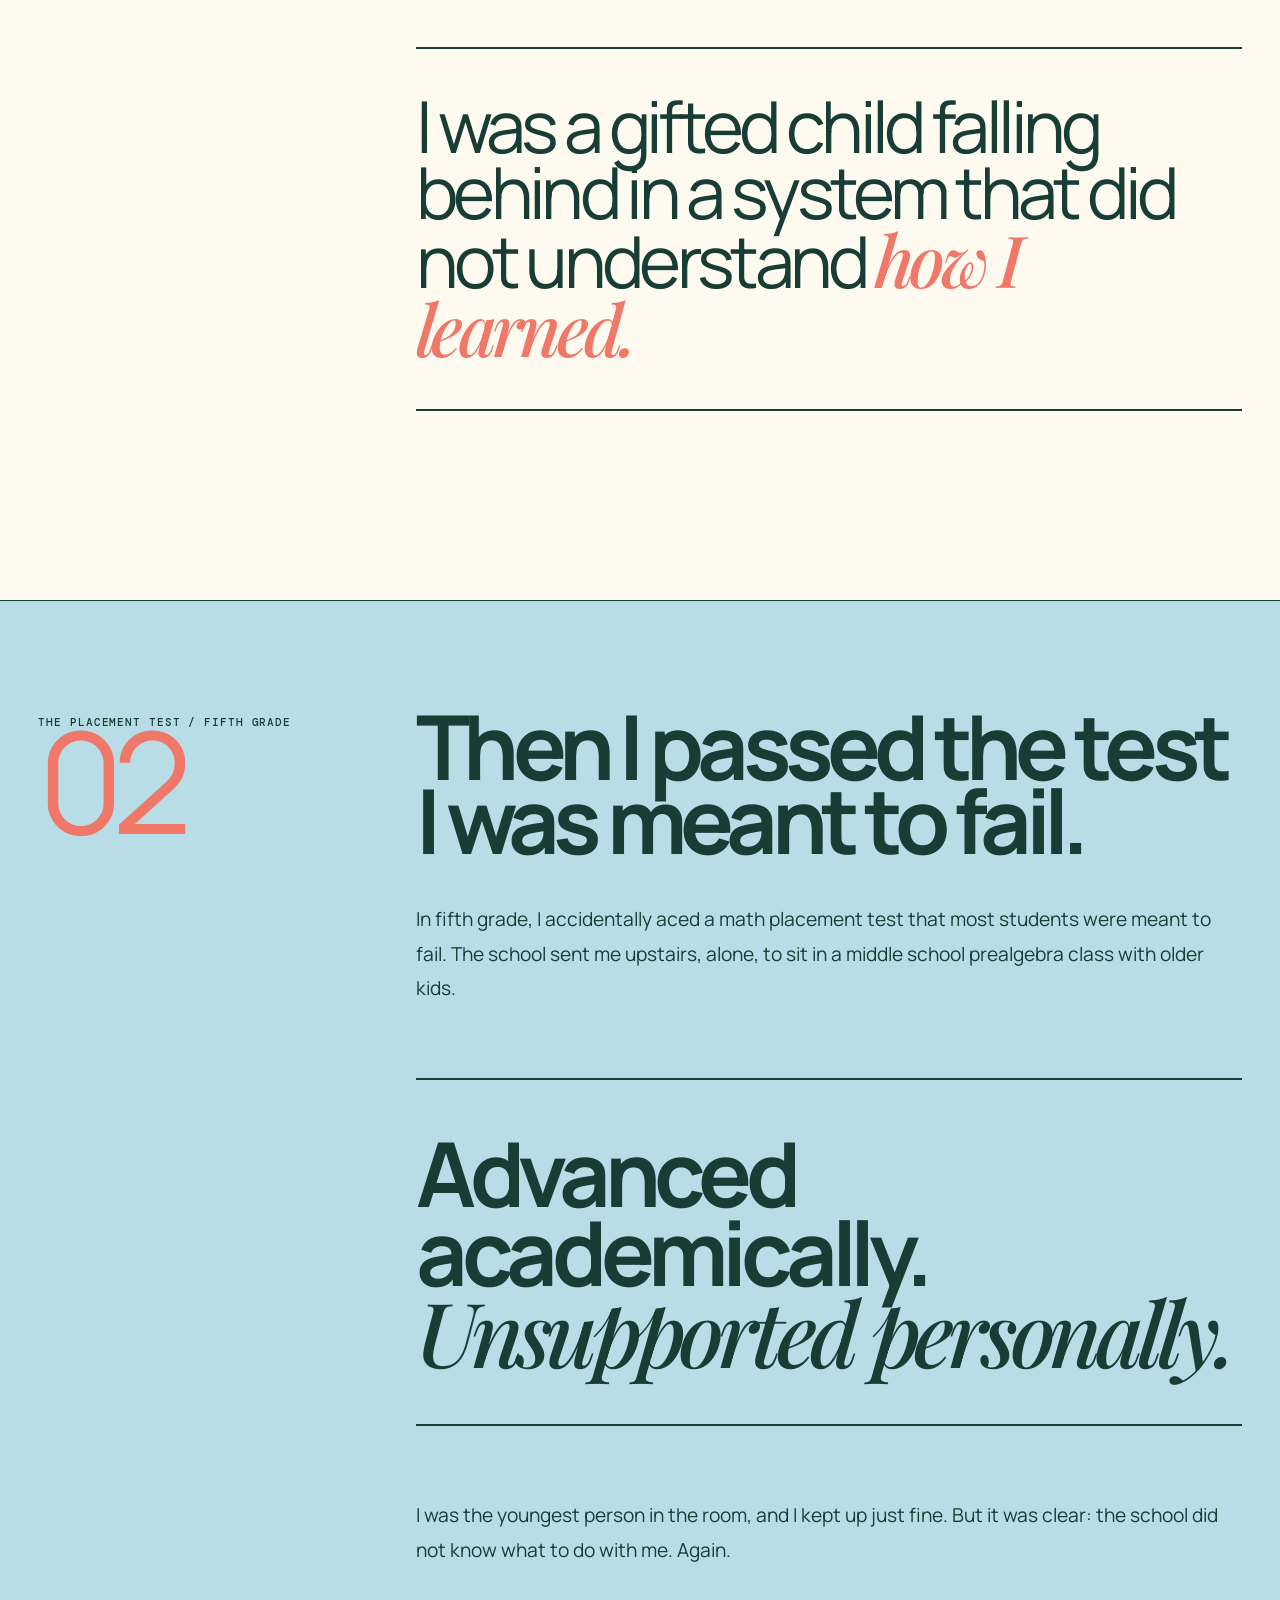
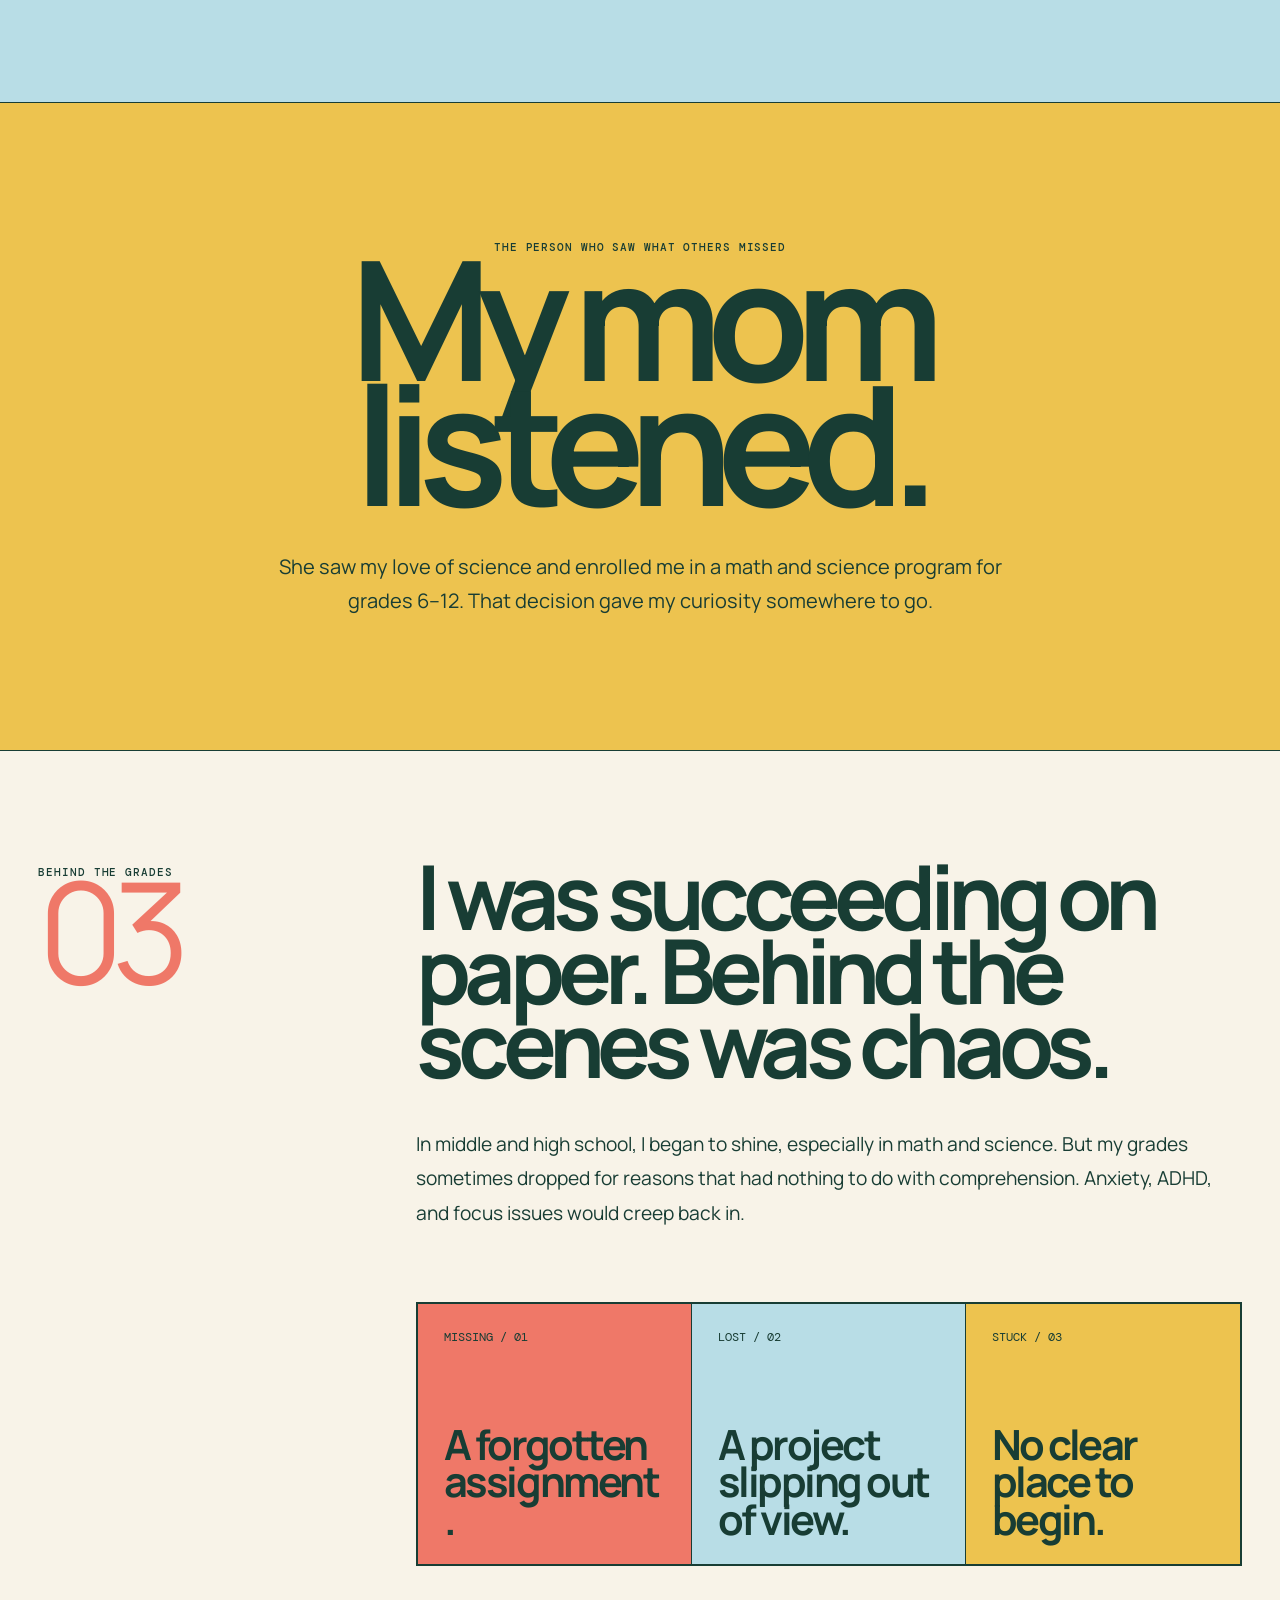
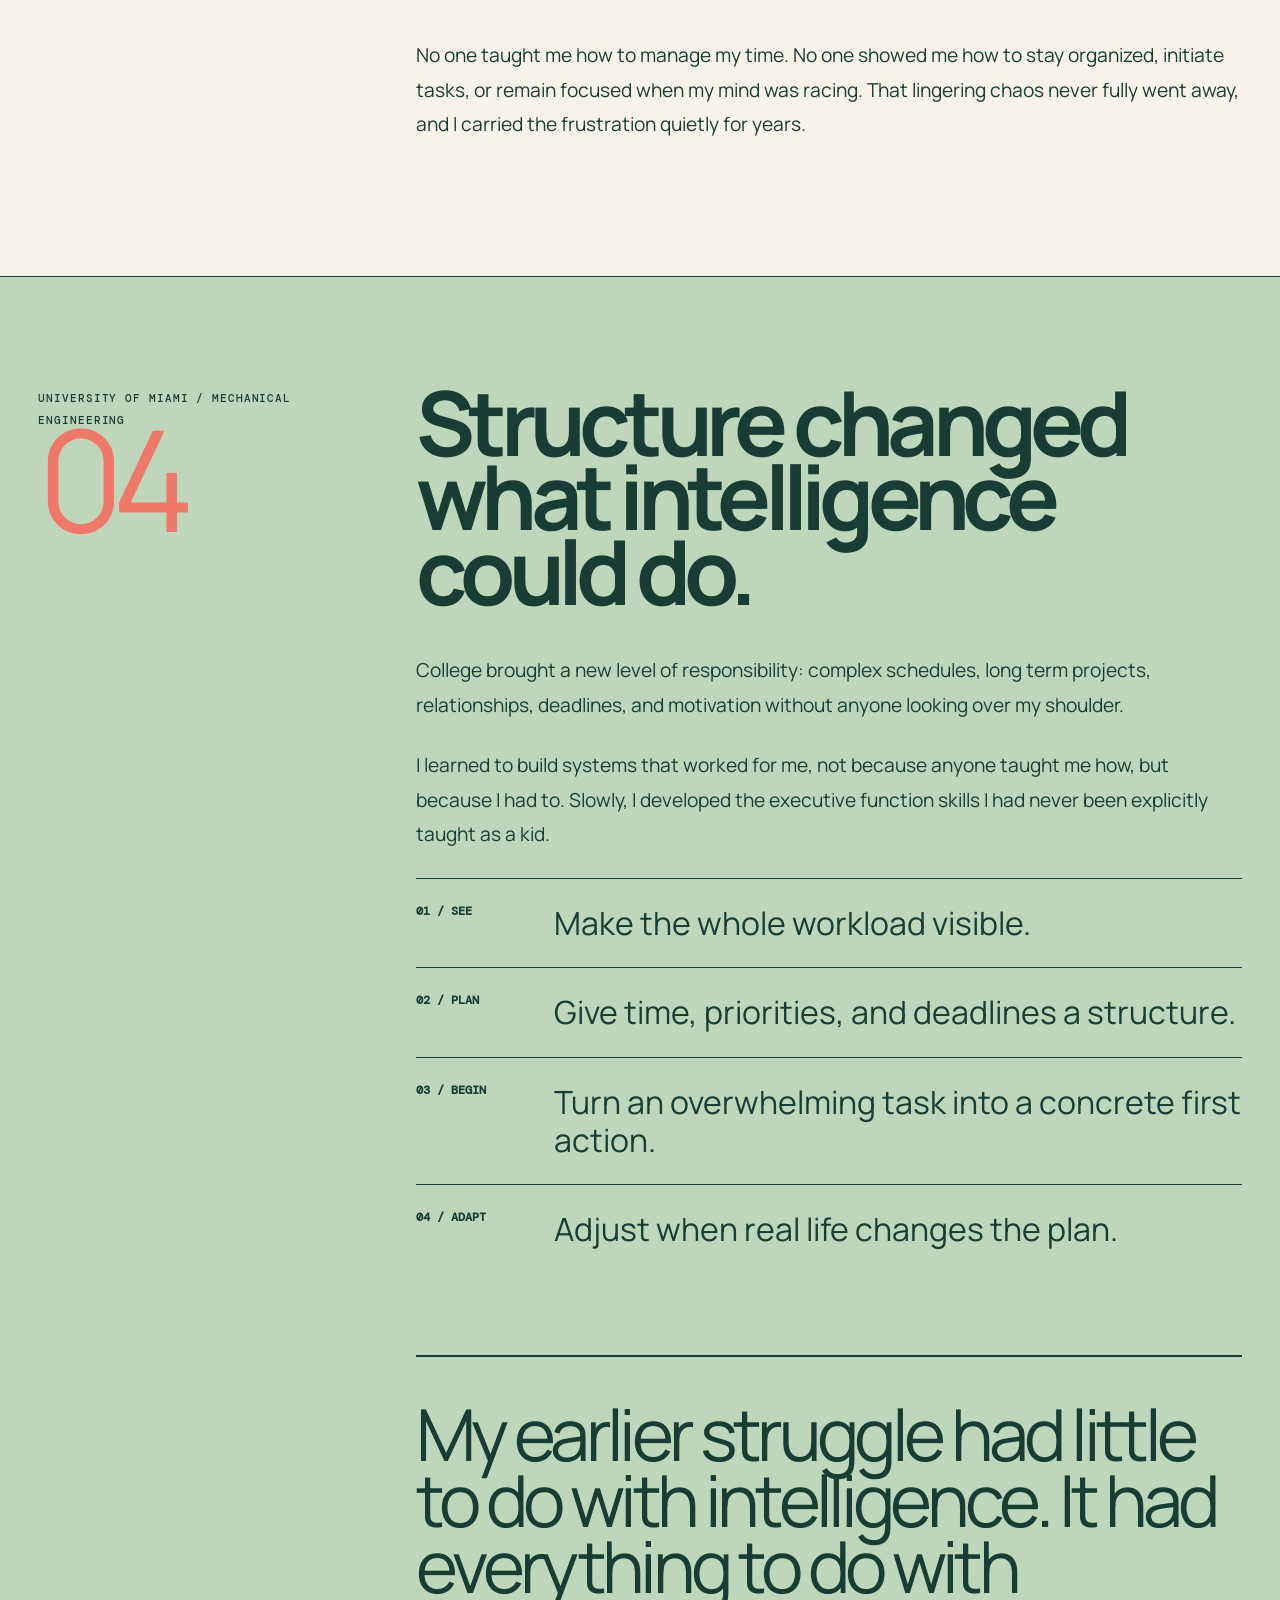
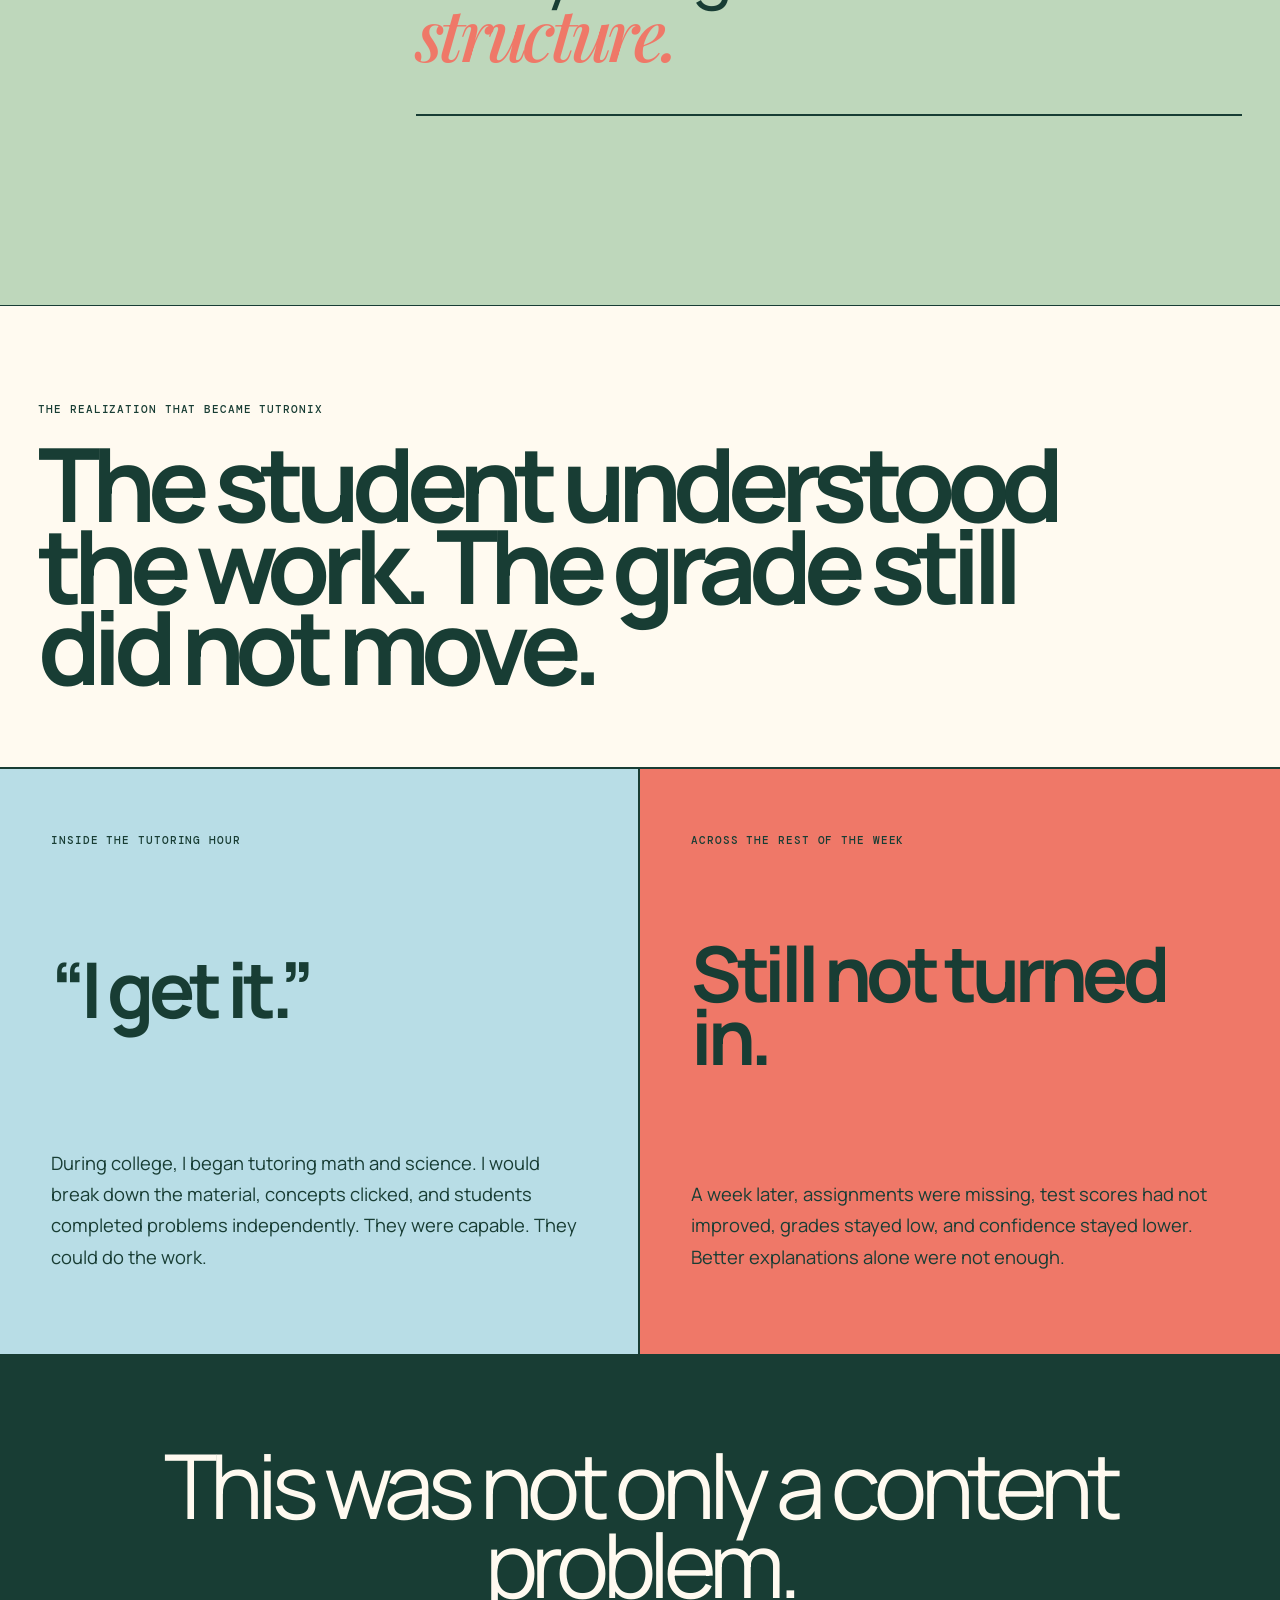
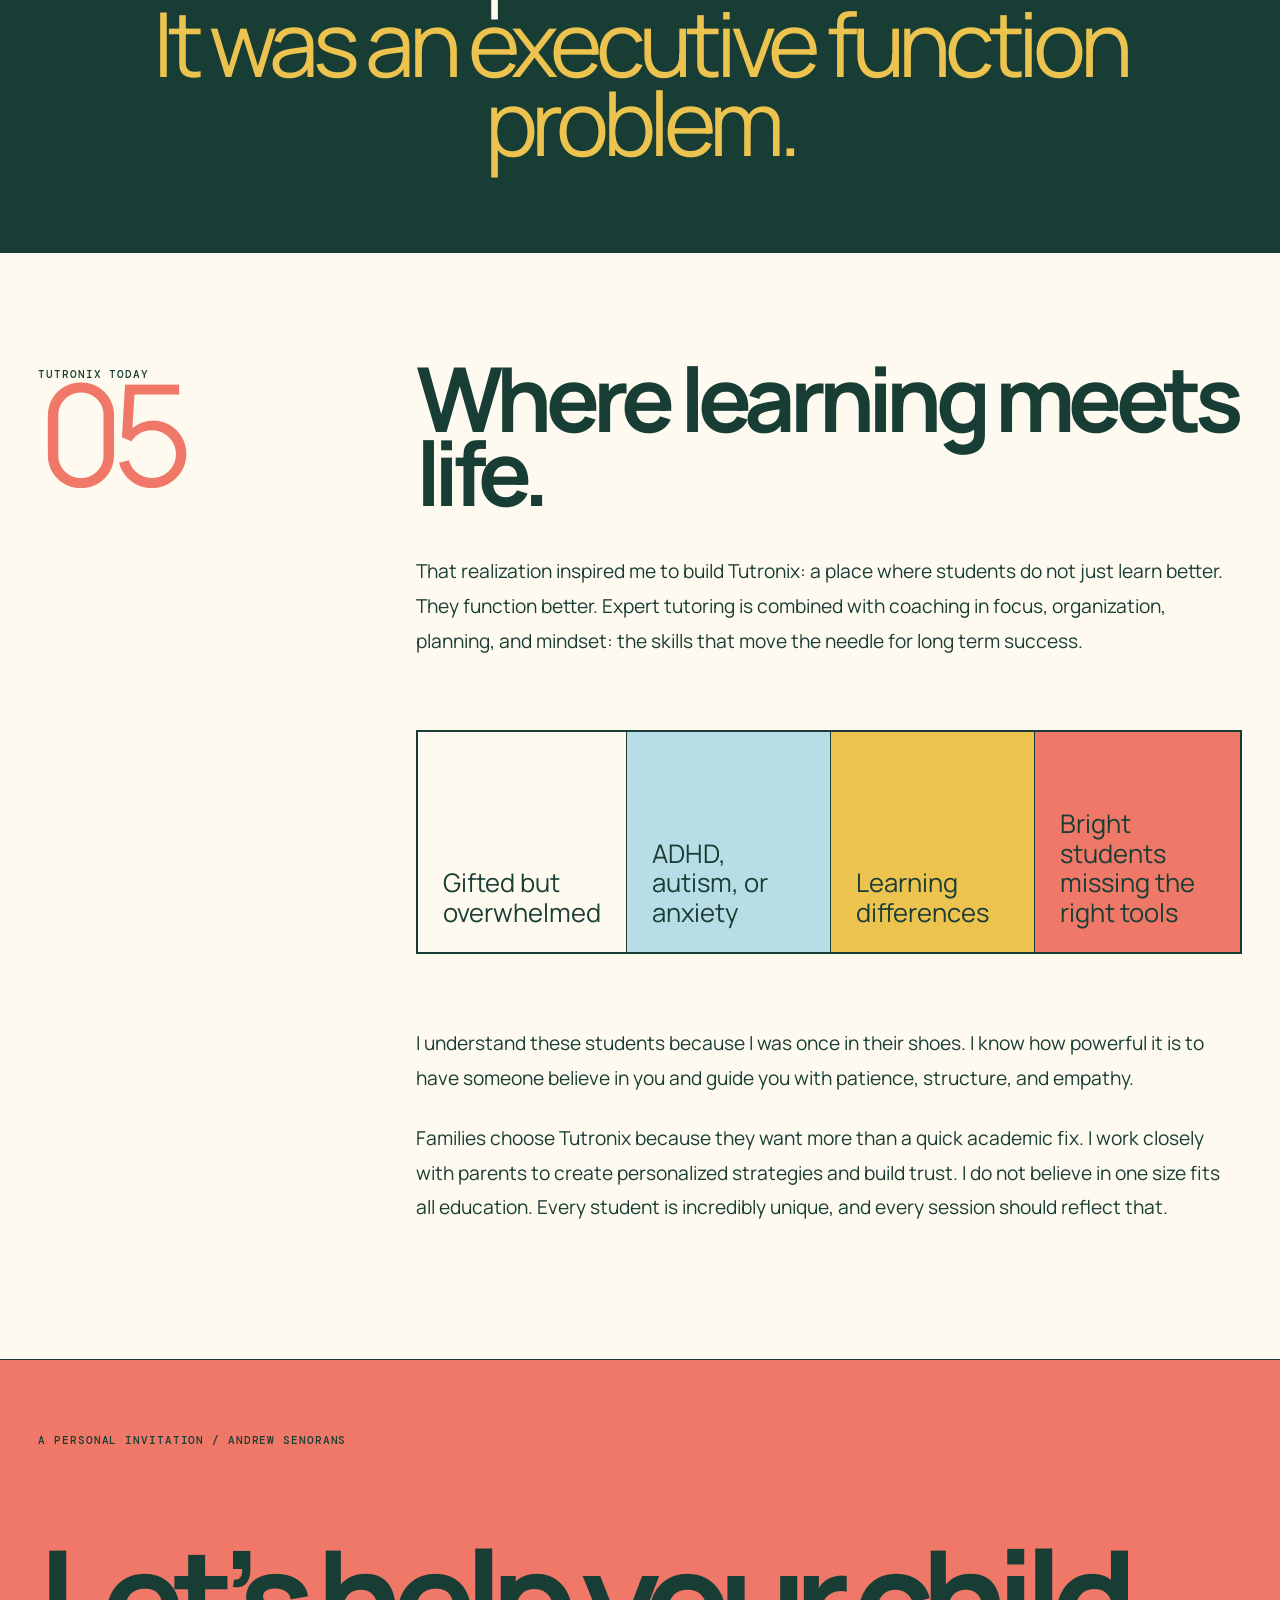
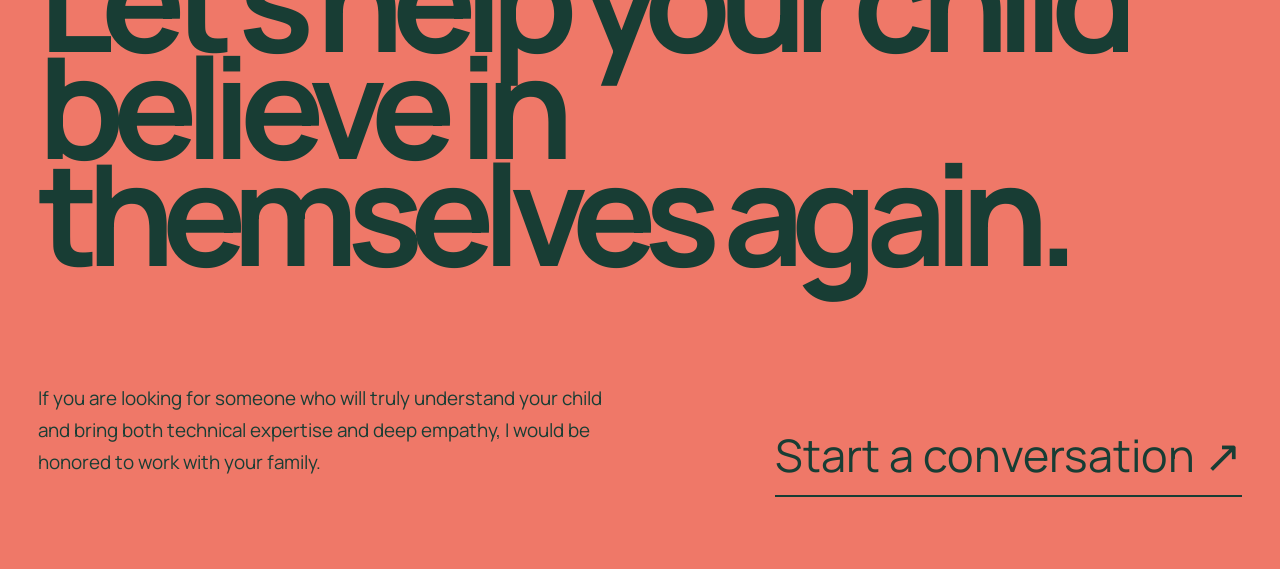
==== commit d2a51229: "Keep story panels inside their frame" ====
--- a/about.html
+++ b/about.html
@@ -10,7 +10,7 @@
     .hero{min-height:100svh;padding:115px 3vw 4vw;display:grid;grid-template-columns:1.08fr .92fr;gap:5vw;align-items:center;position:relative}.hero h1{font-size:clamp(4.8rem,9vw,10rem);letter-spacing:-.085em;line-height:.76;margin:25px 0 35px}.hero h1 em{font-family:"Playfair Display";font-weight:500;color:var(--coral)}.hero-lead{font-size:clamp(1.15rem,1.8vw,1.65rem);line-height:1.5;max-width:720px}.hero-photo{position:relative;height:78vh;max-height:760px}.hero-photo:before{content:"";position:absolute;width:86%;height:86%;left:4%;top:4%;background:var(--yellow);border:2px solid;border-radius:50% 45% 52% 43%;transform:rotate(-5deg)}.hero-photo img{position:absolute;width:76%;height:88%;right:3%;bottom:0;object-fit:cover;object-position:center 28%;border:2px solid;box-shadow:0 22px 46px rgba(24,61,52,.18);transform:rotate(2deg) translateZ(0);backface-visibility:hidden;outline:1px solid transparent;filter:saturate(.88)}.photo-note{position:absolute;z-index:2;left:0;bottom:8%;background:var(--blue);border:1px solid;padding:12px 14px;transform:rotate(-5deg)}.scroll-note{position:absolute;bottom:24px;left:3vw}
     .chapter{padding:12vh 3vw;border-top:1px solid}.chapter-grid{display:grid;grid-template-columns:.5fr 1.5fr;gap:8vw}.chapter-mark{position:sticky;top:30px;align-self:start}.chapter-number{font-size:clamp(5rem,11vw,11rem);line-height:.7;letter-spacing:-.09em;color:var(--coral);display:block}.prose{max-width:900px}.prose h2{font-size:clamp(3.5rem,7vw,7.5rem);line-height:.83;letter-spacing:-.075em;margin:0 0 45px}.prose p{font-size:clamp(1.05rem,1.5vw,1.3rem);line-height:1.8;margin:0 0 26px}.pull{font-size:clamp(2.6rem,5.6vw,6rem);line-height:.92;letter-spacing:-.065em;margin:9vh 0;padding:5vh 0;border-top:2px solid;border-bottom:2px solid}.pull em{font-family:"Playfair Display";font-weight:500;color:var(--coral)}
     .placement{background:var(--blue)}.placement-truth{margin:8vh 0;padding:6vh 0;border-top:2px solid;border-bottom:2px solid;font-size:clamp(3.2rem,7vw,7.5rem);line-height:.88;letter-spacing:-.07em;font-weight:700}.placement-truth em{display:block;font-family:"Playfair Display";font-weight:500;color:var(--ink)}.mother{background:var(--yellow);min-height:72vh;display:grid;place-items:center;text-align:center;padding:10vh 5vw;border-top:1px solid}.mother h2{font-size:clamp(5rem,13vw,14rem);line-height:.75;letter-spacing:-.09em;margin:0}.mother p{font-size:1.25rem;max-width:760px;line-height:1.7;margin:45px auto 0}
-    .behind{background:var(--paper)}.chaos-board{display:grid;grid-template-columns:repeat(3,1fr);border:2px solid;margin:8vh 0}.chaos-card{min-height:260px;padding:26px;border-right:1px solid;display:flex;flex-direction:column;justify-content:space-between}.chaos-card:last-child{border:0}.chaos-card:nth-child(1){background:var(--coral)}.chaos-card:nth-child(2){background:var(--blue)}.chaos-card:nth-child(3){background:var(--yellow)}.chaos-card strong{font-size:clamp(2.2rem,4vw,4.4rem);line-height:.9;letter-spacing:-.06em}.chaos-card span{font-family:"DM Mono";font-size:.72rem}.systems{background:var(--mint)}.system-line{display:grid;grid-template-columns:110px 1fr;gap:28px;border-top:1px solid;padding:25px 0}.system-line b{font-family:"DM Mono";font-size:.72rem}.system-line span{font-size:clamp(1.4rem,2.5vw,2.5rem);line-height:1.2}
+    .behind{background:var(--paper)}.chaos-board{display:grid;grid-template-columns:repeat(3,minmax(0,1fr));border:2px solid;margin:8vh 0;overflow:hidden}.chaos-card{min-width:0;min-height:260px;padding:26px;border-right:1px solid;display:flex;flex-direction:column;justify-content:space-between}.chaos-card:last-child{border-right:0}.chaos-card:nth-child(1){background:var(--coral)}.chaos-card:nth-child(2){background:var(--blue)}.chaos-card:nth-child(3){background:var(--yellow)}.chaos-card strong{font-size:clamp(2.2rem,3.25vw,3.65rem);line-height:.9;letter-spacing:-.06em;overflow-wrap:anywhere}.chaos-card span{font-family:"DM Mono";font-size:.72rem}.systems{background:var(--mint)}.system-line{display:grid;grid-template-columns:110px 1fr;gap:28px;border-top:1px solid;padding:25px 0}.system-line b{font-family:"DM Mono";font-size:.72rem}.system-line span{font-size:clamp(1.4rem,2.5vw,2.5rem);line-height:1.2}
     .realization{padding:0;border-top:1px solid}.realize-head{padding:10vh 3vw 6vh}.realize-head h2{font-size:clamp(4rem,8vw,8rem);line-height:.8;letter-spacing:-.08em;max-width:1100px;margin:25px 0}.split{display:grid;grid-template-columns:1fr 1fr;border-top:2px solid;border-bottom:2px solid}.split article{min-height:65vh;padding:7vh 4vw;display:flex;flex-direction:column;justify-content:space-between}.split article:first-child{background:var(--blue);border-right:2px solid}.split article:last-child{background:var(--coral)}.split h3{font-size:clamp(3rem,6vw,6.5rem);line-height:.82;letter-spacing:-.07em;margin:0}.split p{font-size:1.15rem;line-height:1.7;max-width:550px}.equation{background:var(--ink);color:var(--cream);padding:10vh 3vw;text-align:center}.equation p{font-size:clamp(3rem,7vw,7rem);line-height:.88;letter-spacing:-.07em;margin:0}.equation span{color:var(--yellow)}.today{background:var(--cream)}.student-list{display:grid;grid-template-columns:repeat(4,1fr);border:2px solid;margin:8vh 0}.student-list div{min-height:220px;padding:25px;border-right:1px solid;font-size:clamp(1.3rem,2vw,2rem);line-height:1.15;display:flex;align-items:flex-end}.student-list div:last-child{border:0}.student-list div:nth-child(2){background:var(--blue)}.student-list div:nth-child(3){background:var(--yellow)}.student-list div:nth-child(4){background:var(--coral)}
     .final{min-height:90vh;background:var(--coral);padding:8vh 3vw;display:flex;flex-direction:column;justify-content:space-between;border-top:1px solid}.final h2{font-size:clamp(4.8rem,11vw,12rem);line-height:.76;letter-spacing:-.09em;margin:0}.final-bottom{display:grid;grid-template-columns:1fr 1fr;gap:5vw;align-items:end}.final p{max-width:620px;font-size:1.18rem;line-height:1.7}.final a{justify-self:end;font-size:clamp(1.6rem,3.5vw,3.5rem);border-bottom:2px solid;padding-bottom:10px}.reveal{opacity:0;transform:translateY(35px);transition:.8s}.reveal.on{opacity:1;transform:none}@media(max-width:820px){nav{grid-template-columns:1fr auto}.nav-back{display:none}.hero{grid-template-columns:1fr;padding-top:100px}.hero-photo{height:640px}.chapter-grid{grid-template-columns:1fr}.chapter-mark{position:static}.chapter-number{font-size:6rem}.chaos-board,.student-list{grid-template-columns:1fr}.chaos-card,.student-list div{border-right:0;border-bottom:1px solid}.split{grid-template-columns:1fr}.split article:first-child{border-right:0;border-bottom:2px solid}.final-bottom{grid-template-columns:1fr}.final a{justify-self:start}.hero h1{font-size:18vw}}@media(prefers-reduced-motion:reduce){*{animation:none!important;transition:none!important}.reveal{opacity:1;transform:none}}
     .hero h1 em{display:inline-block;color:var(--ink);background:none;padding-right:.06em;text-decoration:underline;text-decoration-color:var(--yellow);text-decoration-thickness:.09em;text-underline-offset:.04em;text-decoration-skip-ink:none}
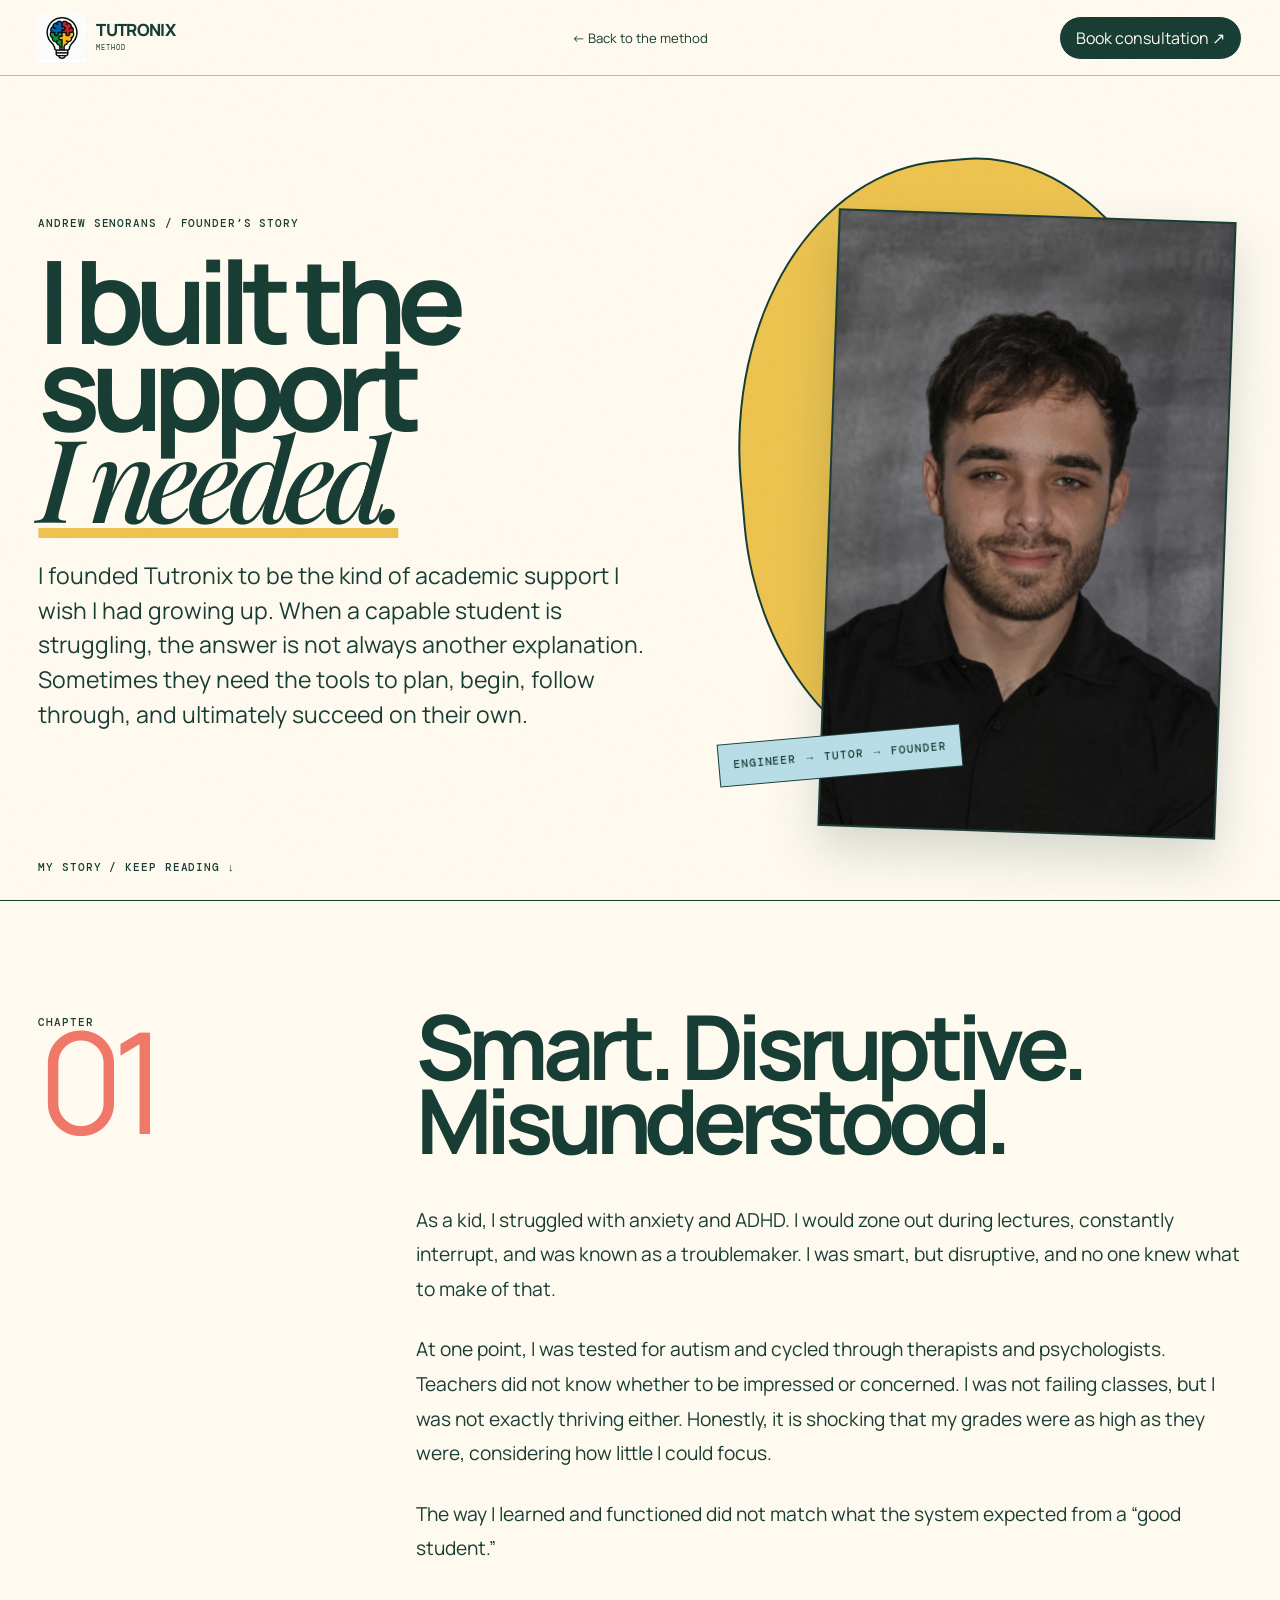
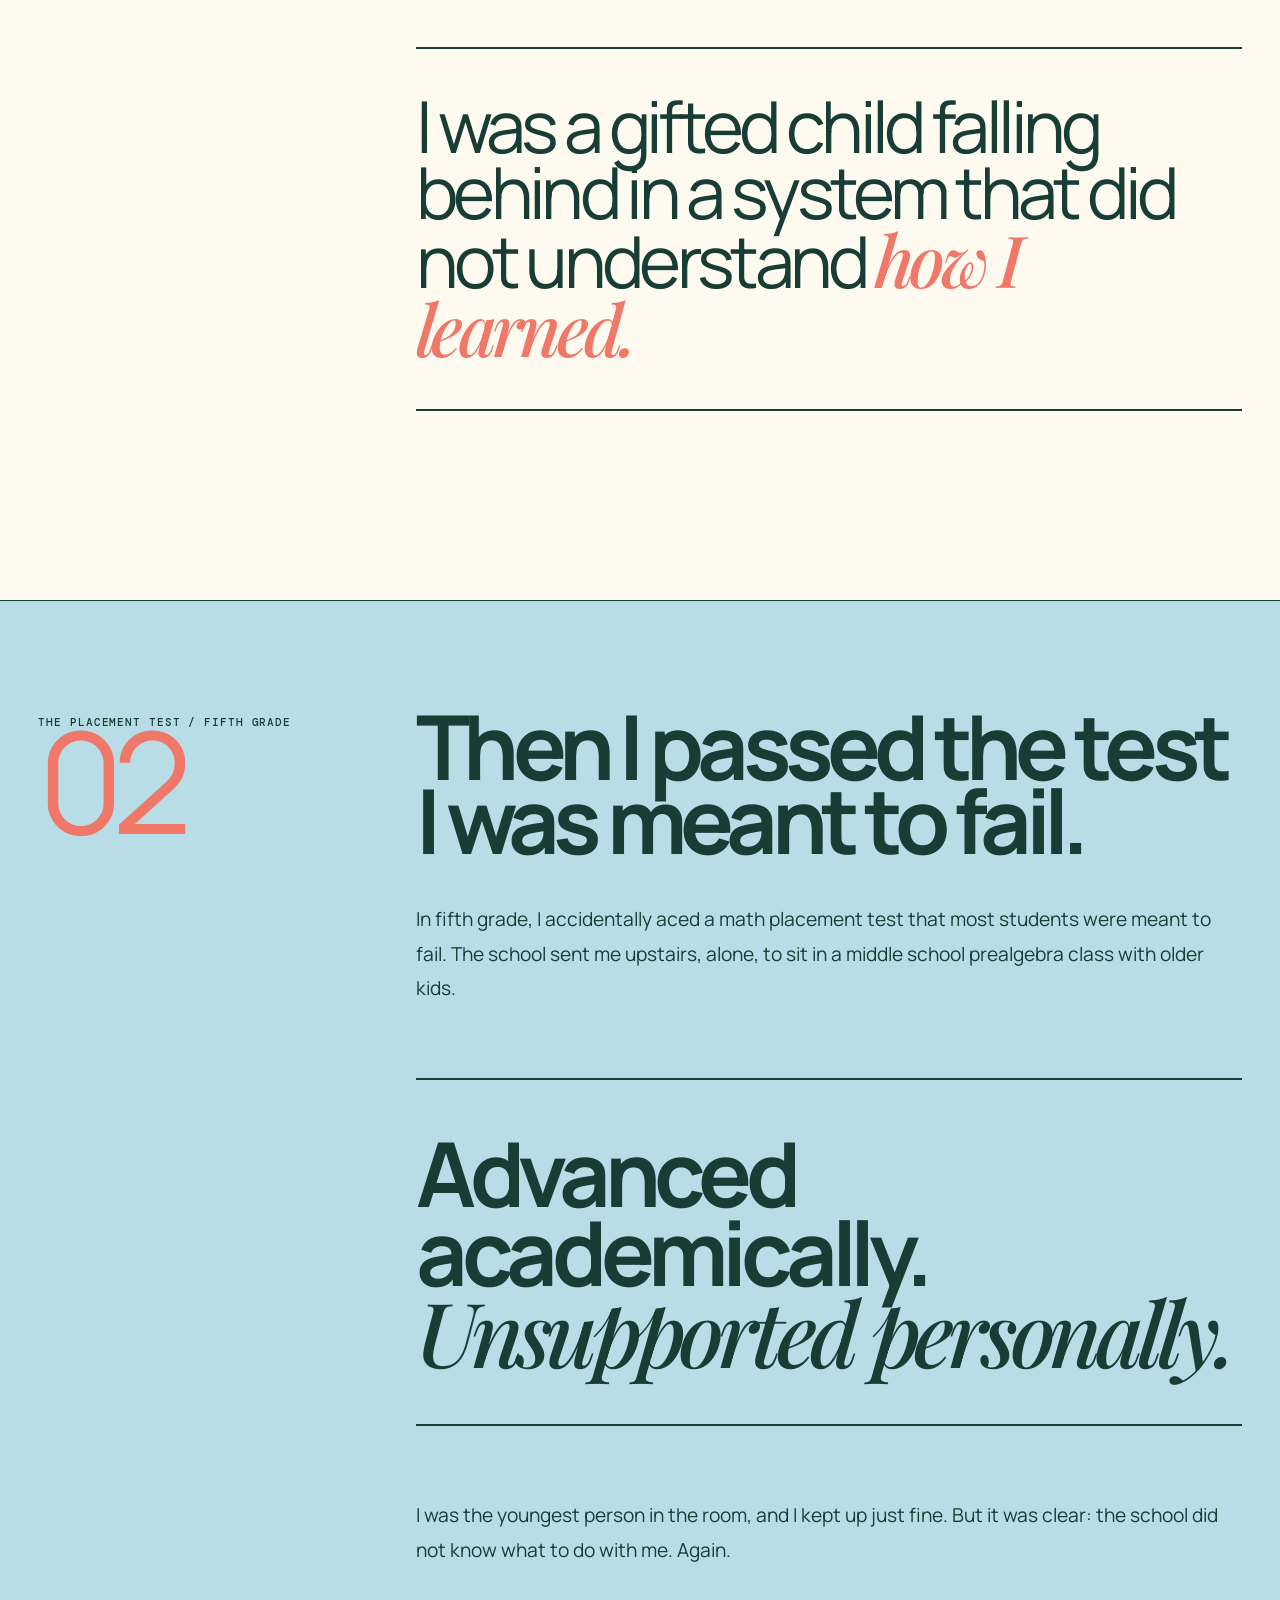
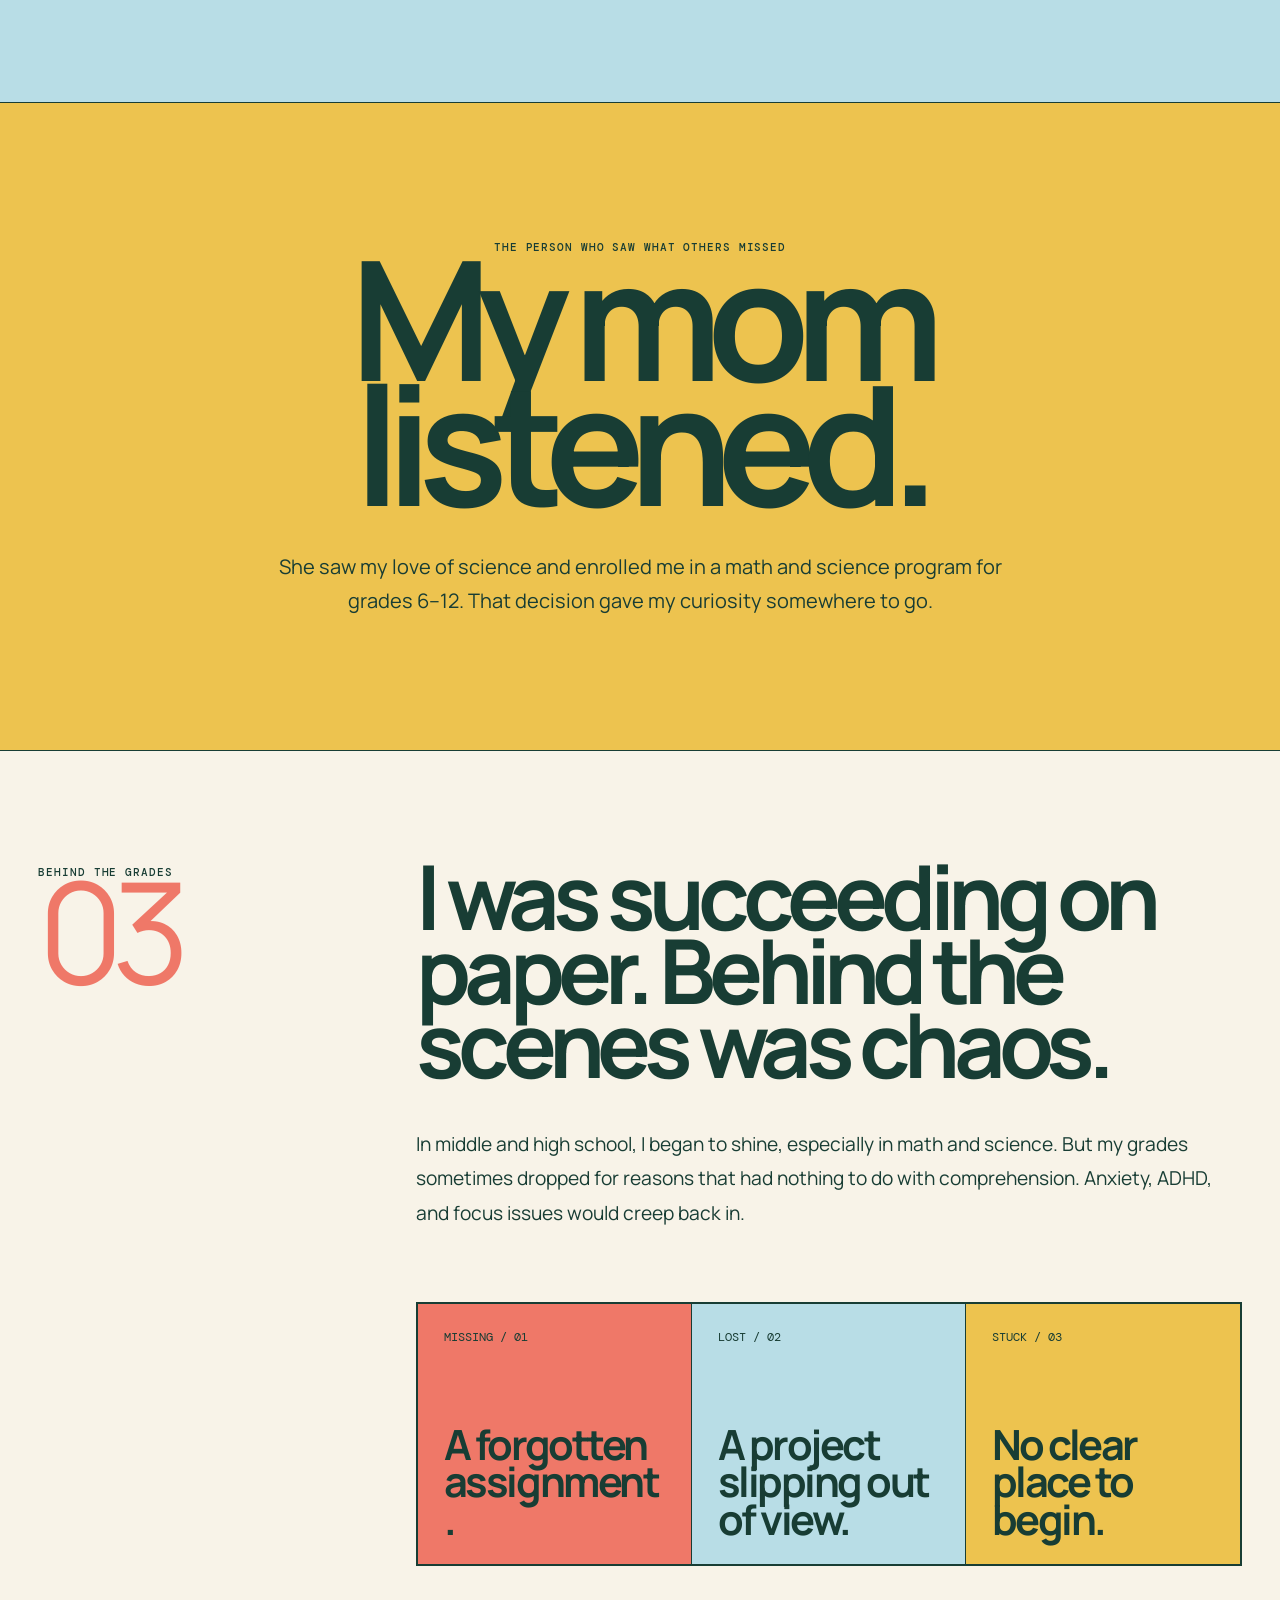
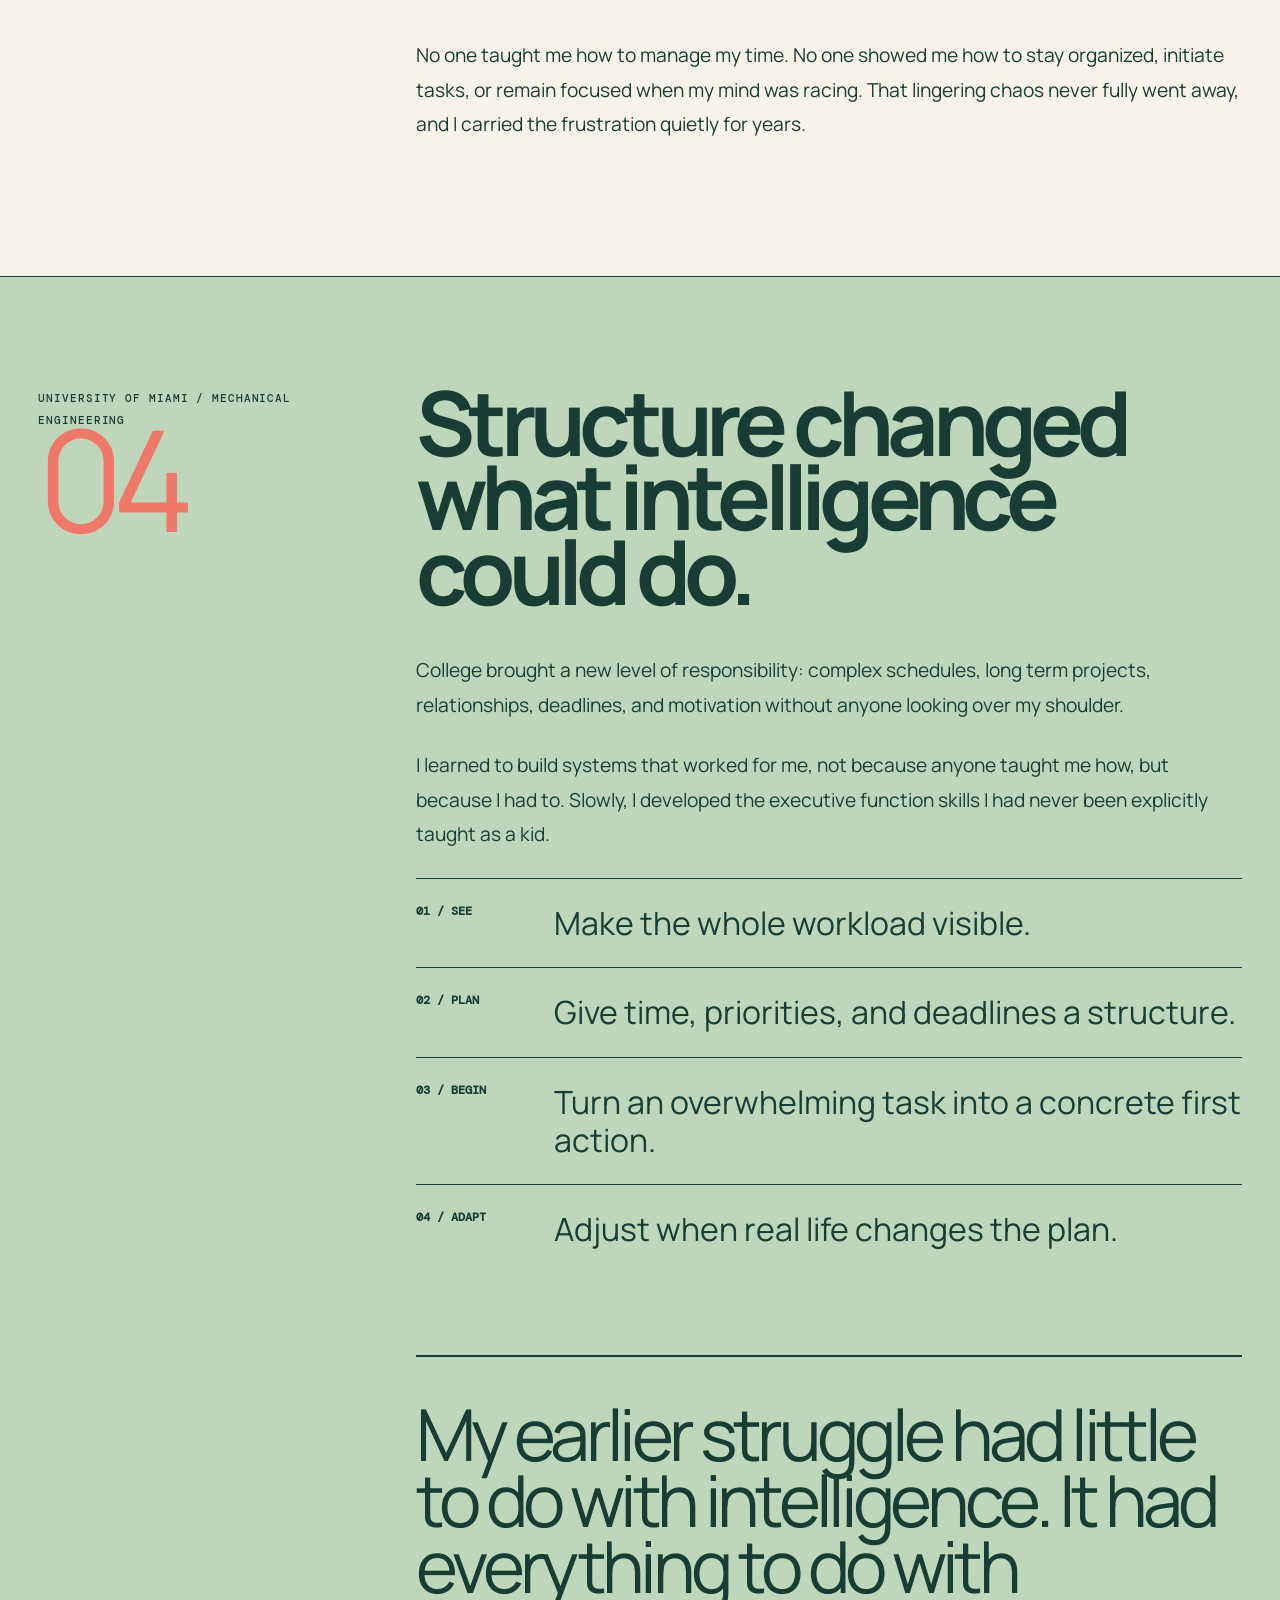
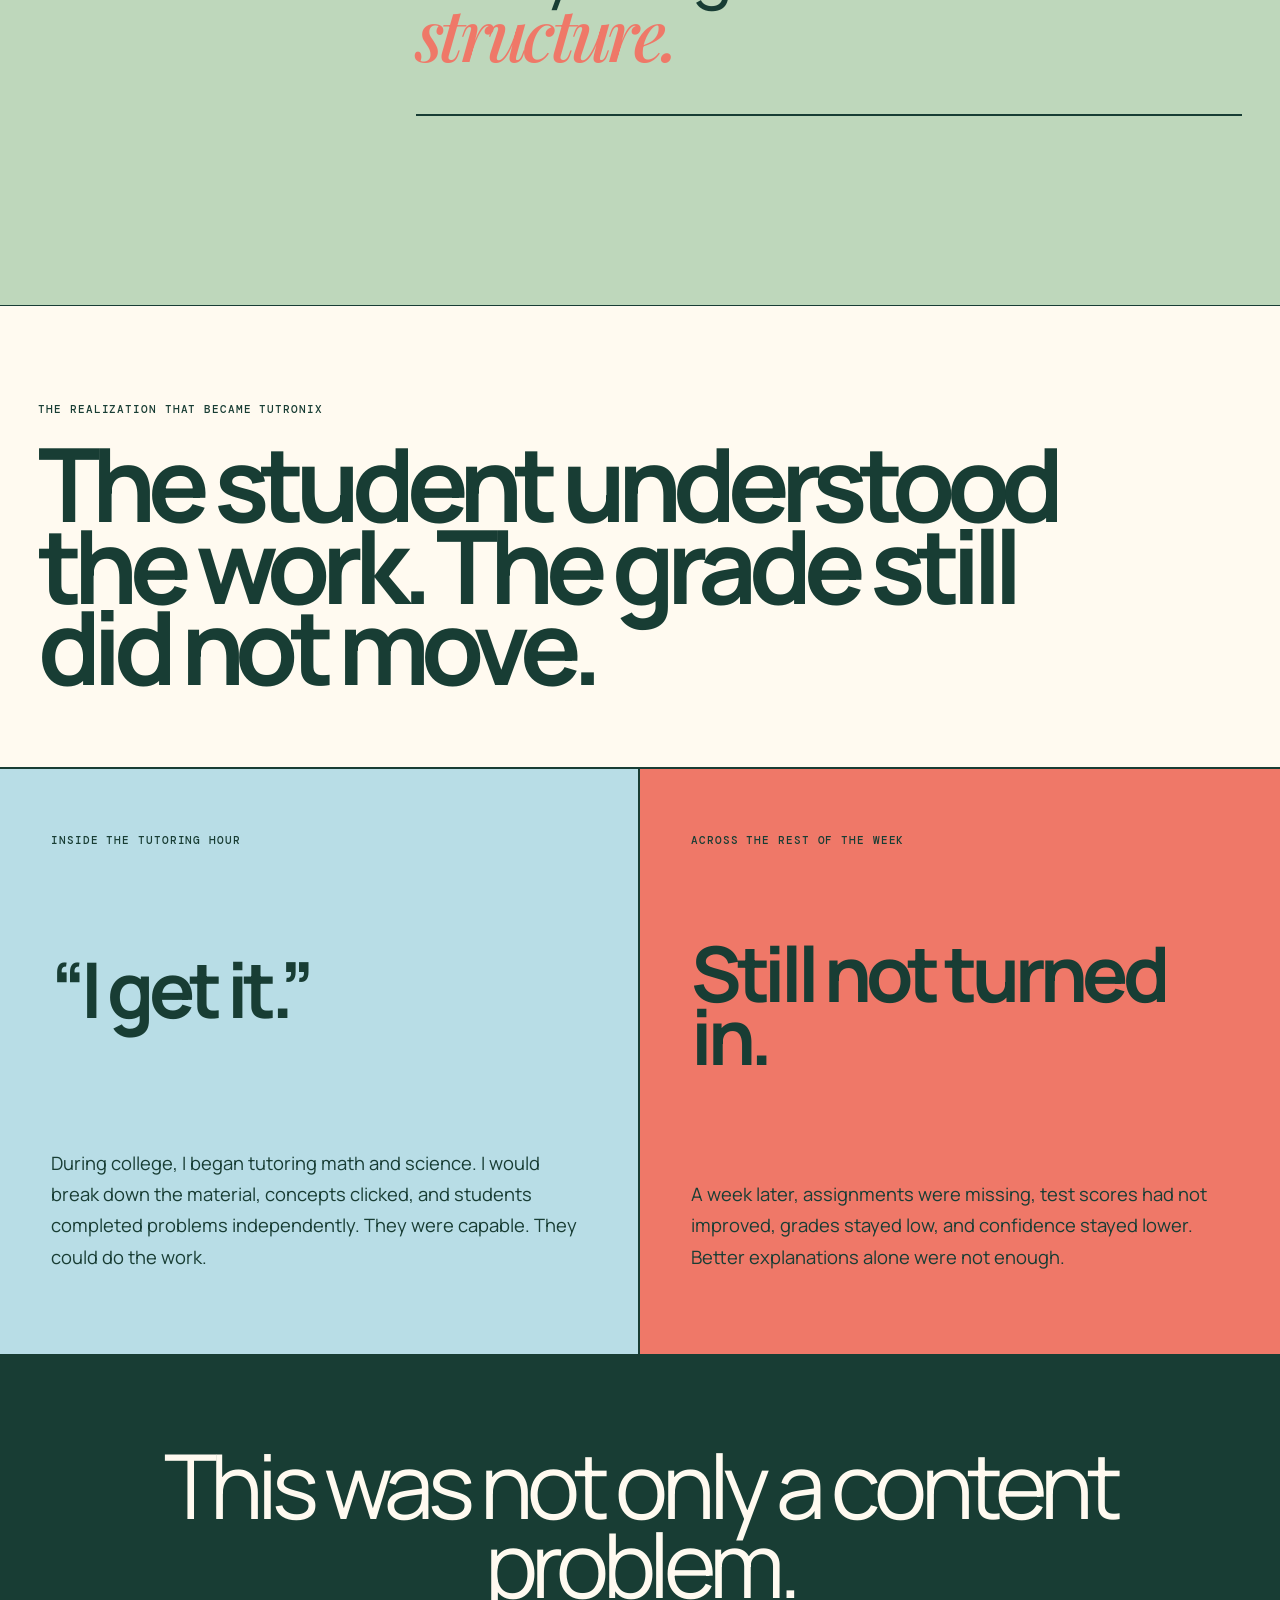
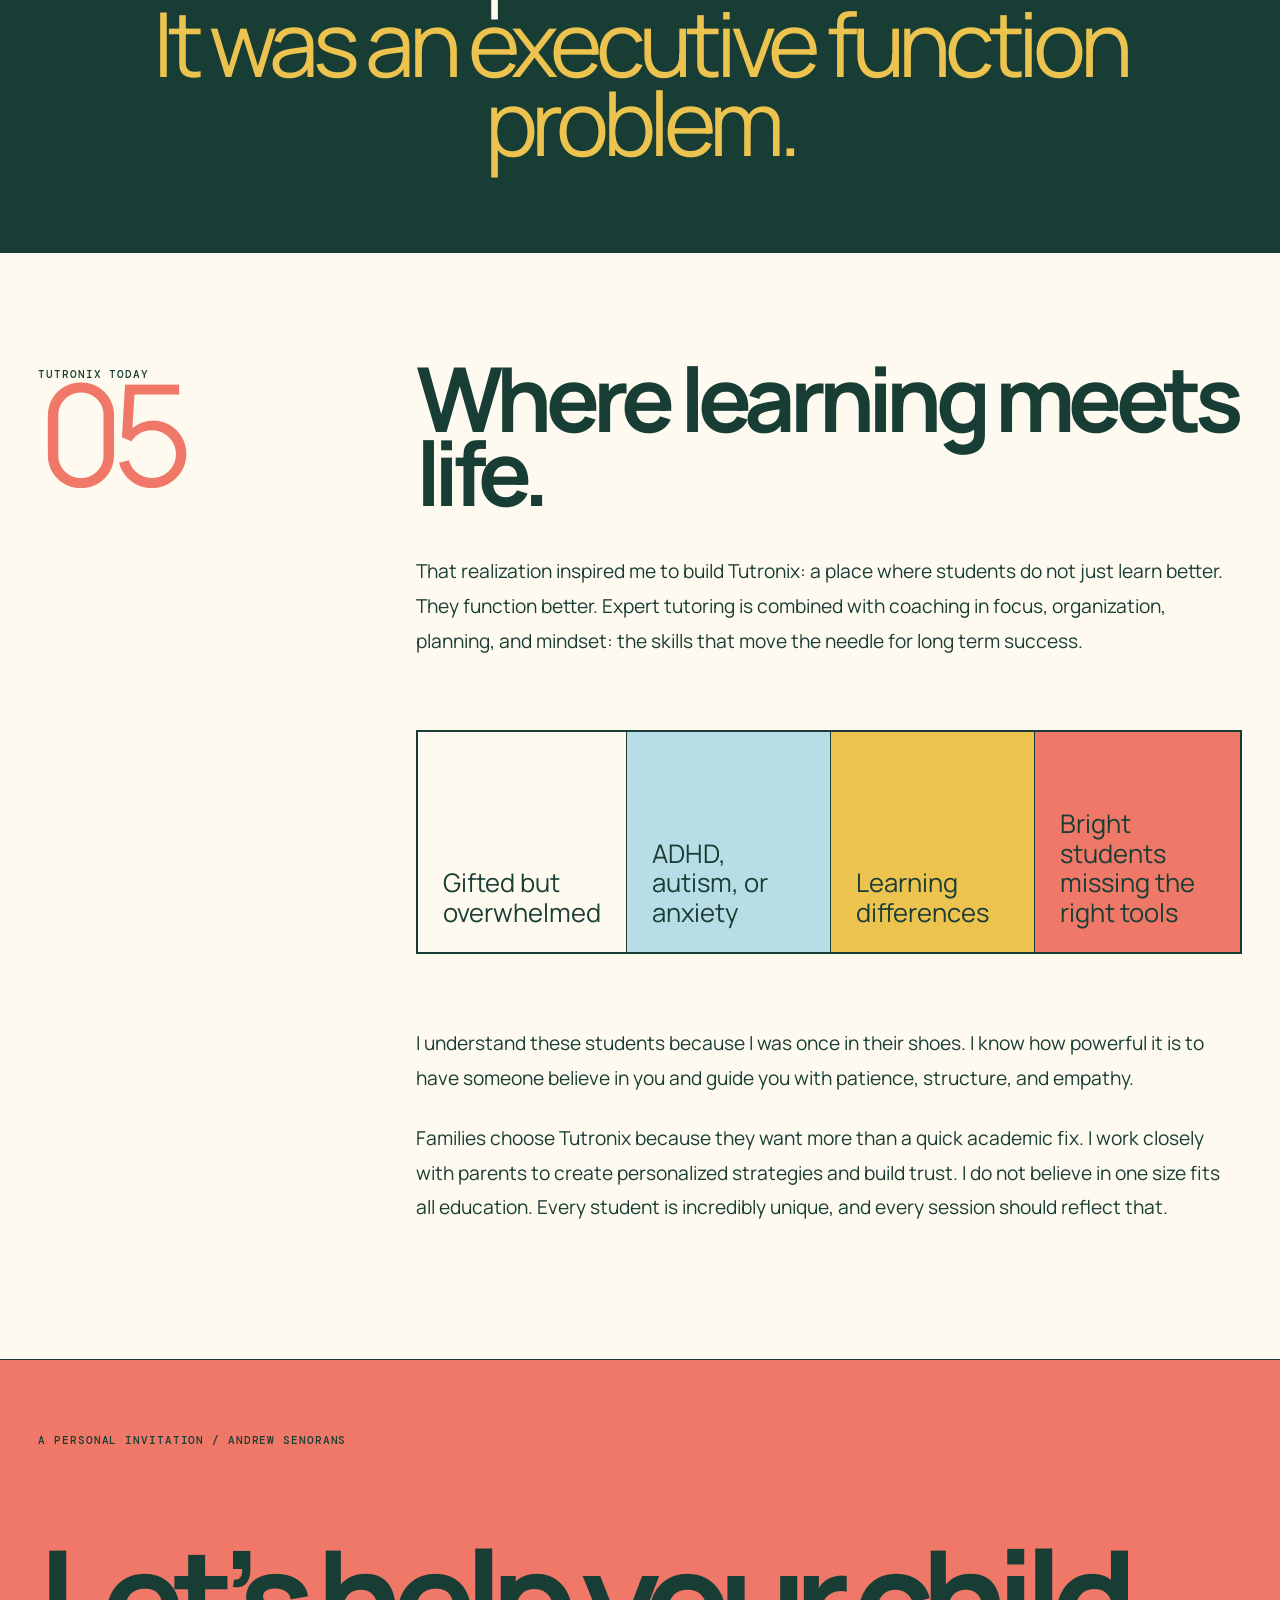
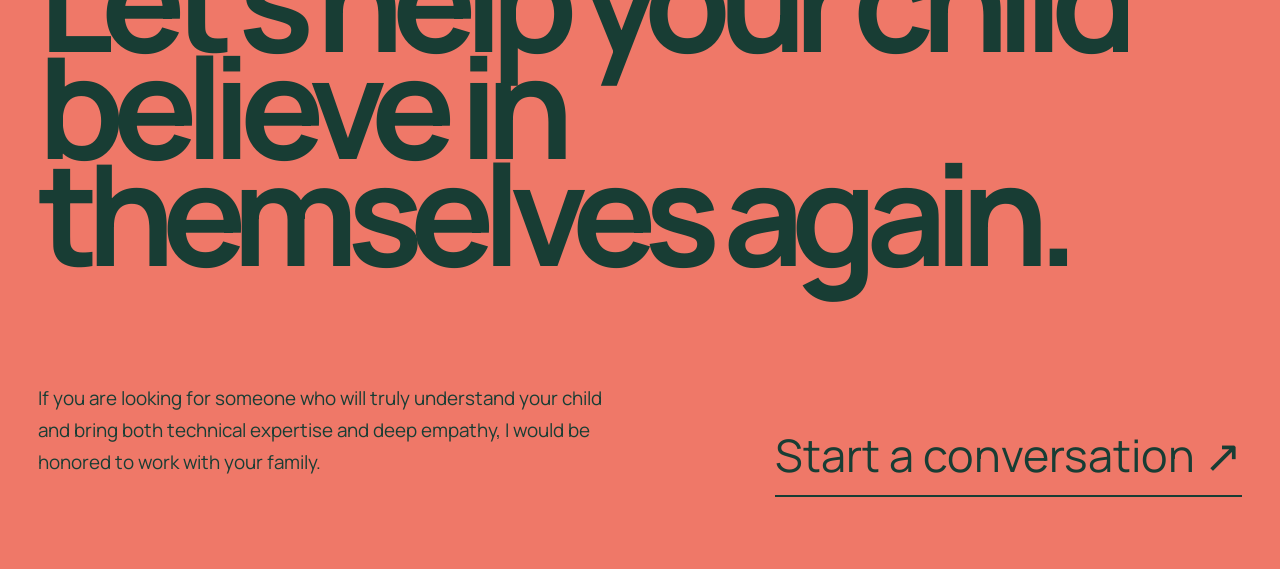
==== commit 9ff52593: "Use updated portrait on About page" ====
--- a/about.html
+++ b/about.html
@@ -24,7 +24,7 @@
 <body>
   <nav><a href="index.html" class="brand" aria-label="Tutronix Method home"><img src="tutronix-logo.png" alt=""><span class="brand-word">TUTRONIX<small>METHOD</small></span></a><a class="nav-back" href="index.html">←︎ Back to the method</a><a class="nav-cta" href="index.html#consultation">Book consultation ↗︎</a></nav>
   <main>
-    <section class="hero"><div><span class="mono">Andrew Senorans / Founder’s story</span><h1>I built the support <em>I needed.</em></h1><p class="hero-lead">I founded Tutronix to be the kind of academic support I wish I had growing up. When a capable student is struggling, the answer is not always another explanation. Sometimes they need the tools to plan, begin, follow through, and ultimately succeed on their own.</p></div><div class="hero-photo"><img src="andrew-portrait.avif" alt="Andrew Senorans, founder of Tutronix Method"><span class="photo-note mono">Engineer →︎ Tutor →︎ Founder</span></div><span class="scroll-note mono">My story / Keep reading ↓︎</span></section>
+    <section class="hero"><div><span class="mono">Andrew Senorans / Founder’s story</span><h1>I built the support <em>I needed.</em></h1><p class="hero-lead">I founded Tutronix to be the kind of academic support I wish I had growing up. When a capable student is struggling, the answer is not always another explanation. Sometimes they need the tools to plan, begin, follow through, and ultimately succeed on their own.</p></div><div class="hero-photo"><img src="andrew-portrait-new.png" alt="Andrew Senorans, founder of Tutronix Method"><span class="photo-note mono">Engineer →︎ Tutor →︎ Founder</span></div><span class="scroll-note mono">My story / Keep reading ↓︎</span></section>
     <section class="chapter"><div class="chapter-grid"><aside class="chapter-mark"><span class="mono">Chapter</span><span class="chapter-number">01</span></aside><div class="prose reveal"><h2>Smart. Disruptive. Misunderstood.</h2><p>As a kid, I struggled with anxiety and ADHD. I would zone out during lectures, constantly interrupt, and was known as a troublemaker. I was smart, but disruptive, and no one knew what to make of that.</p><p>At one point, I was tested for autism and cycled through therapists and psychologists. Teachers did not know whether to be impressed or concerned. I was not failing classes, but I was not exactly thriving either. Honestly, it is shocking that my grades were as high as they were, considering how little I could focus.</p><p>The way I learned and functioned did not match what the system expected from a “good student.”</p><blockquote class="pull">I was a gifted child falling behind in a system that did not understand <em>how I learned.</em></blockquote></div></div></section>
     <section class="chapter placement"><div class="chapter-grid"><aside class="chapter-mark"><span class="mono">The placement test / Fifth grade</span><span class="chapter-number">02</span></aside><div class="prose reveal"><h2>Then I passed the test I was meant to fail.</h2><p>In fifth grade, I accidentally aced a math placement test that most students were meant to fail. The school sent me upstairs, alone, to sit in a middle school prealgebra class with older kids.</p><blockquote class="placement-truth">Advanced academically.<em>Unsupported personally.</em></blockquote><p>I was the youngest person in the room, and I kept up just fine. But it was clear: the school did not know what to do with me. Again.</p></div></div></section>
     <section class="mother"><div class="reveal"><span class="mono">The person who saw what others missed</span><h2>My mom<br>listened.</h2><p>She saw my love of science and enrolled me in a math and science program for grades 6–12. That decision gave my curiosity somewhere to go.</p></div></section>
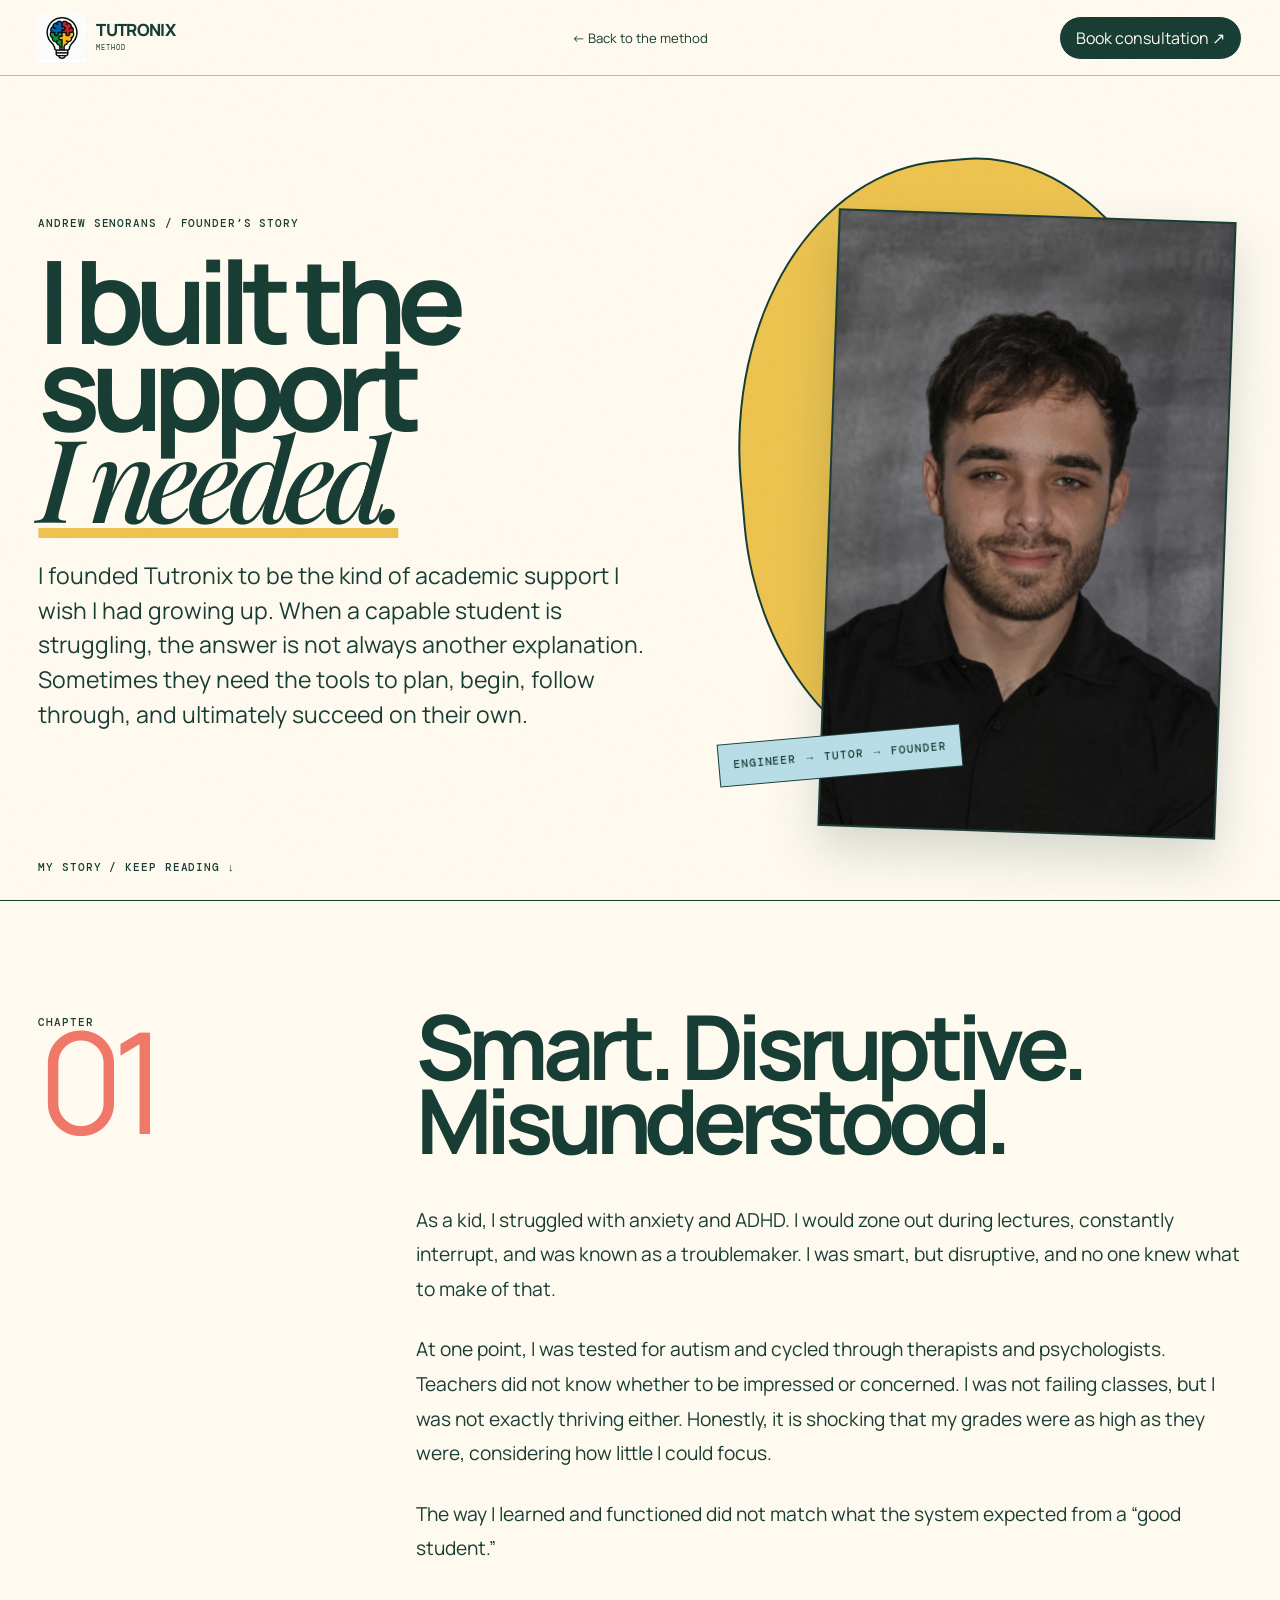
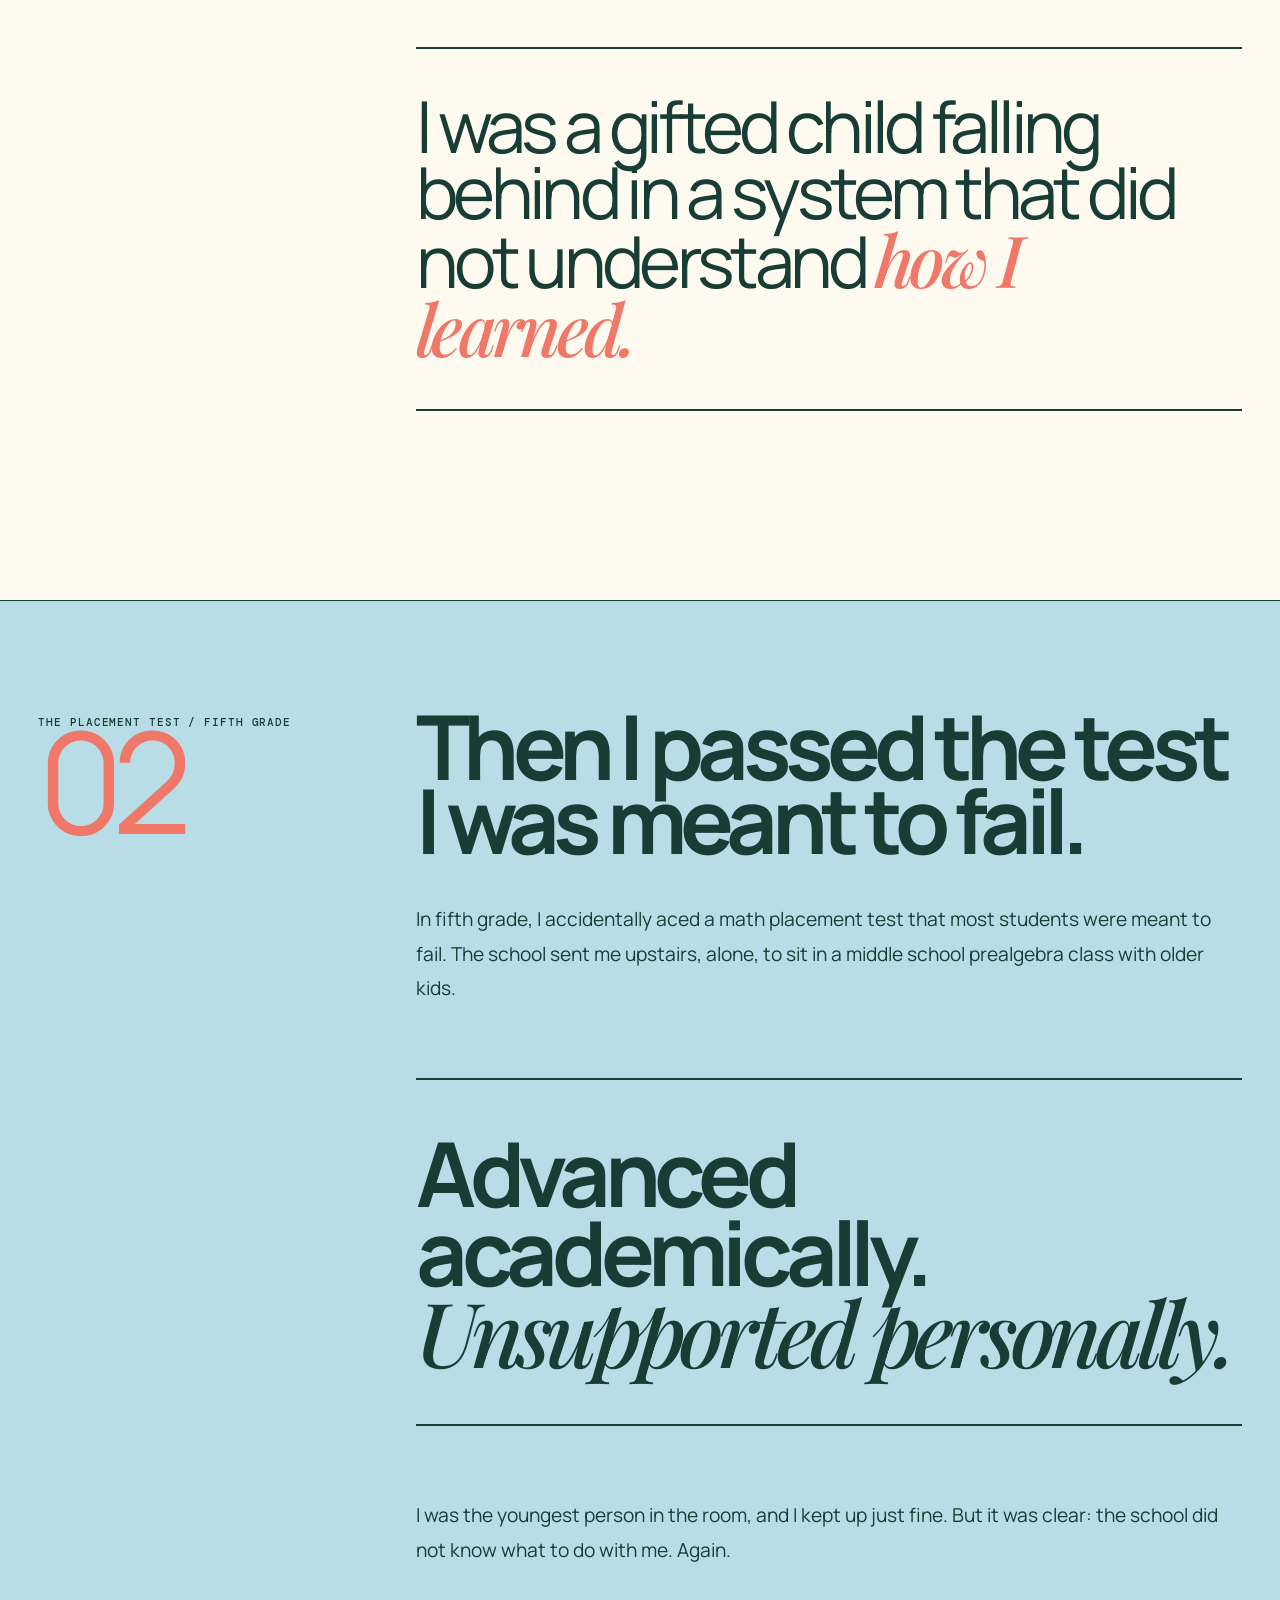
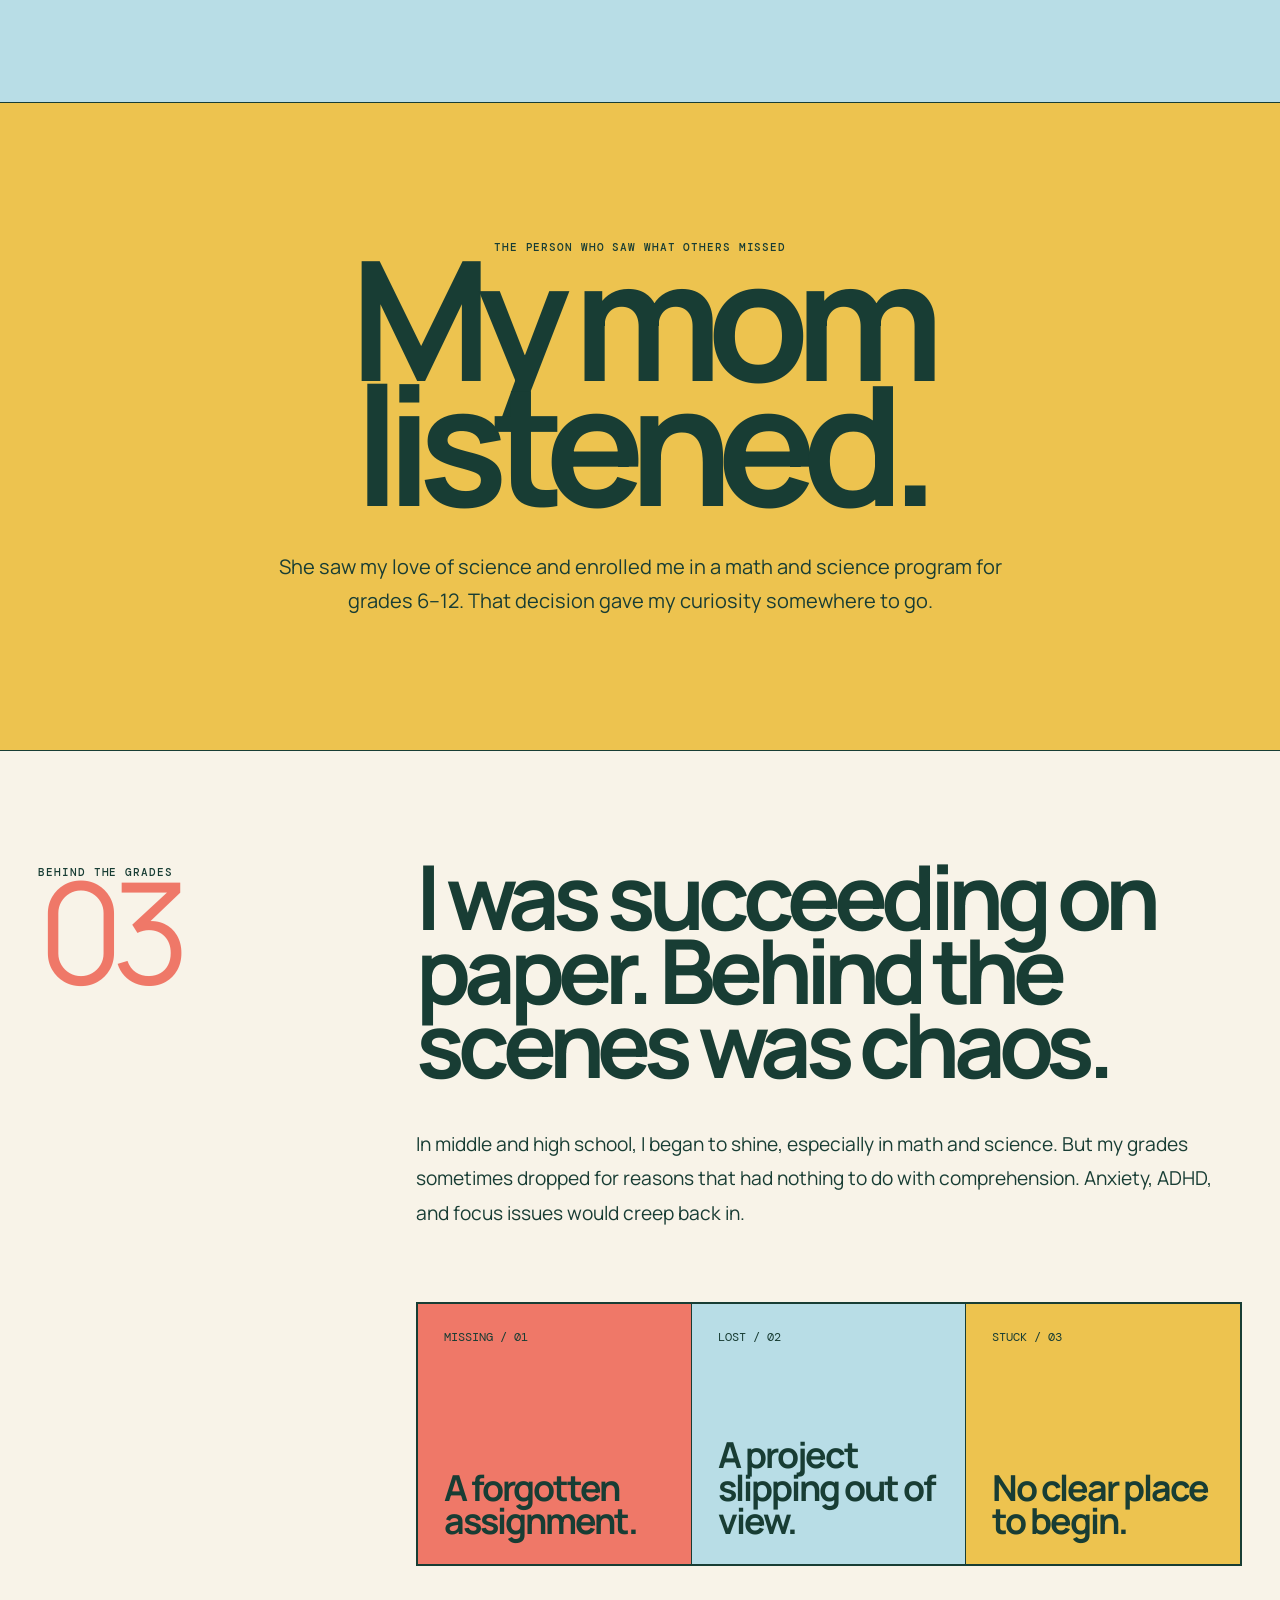
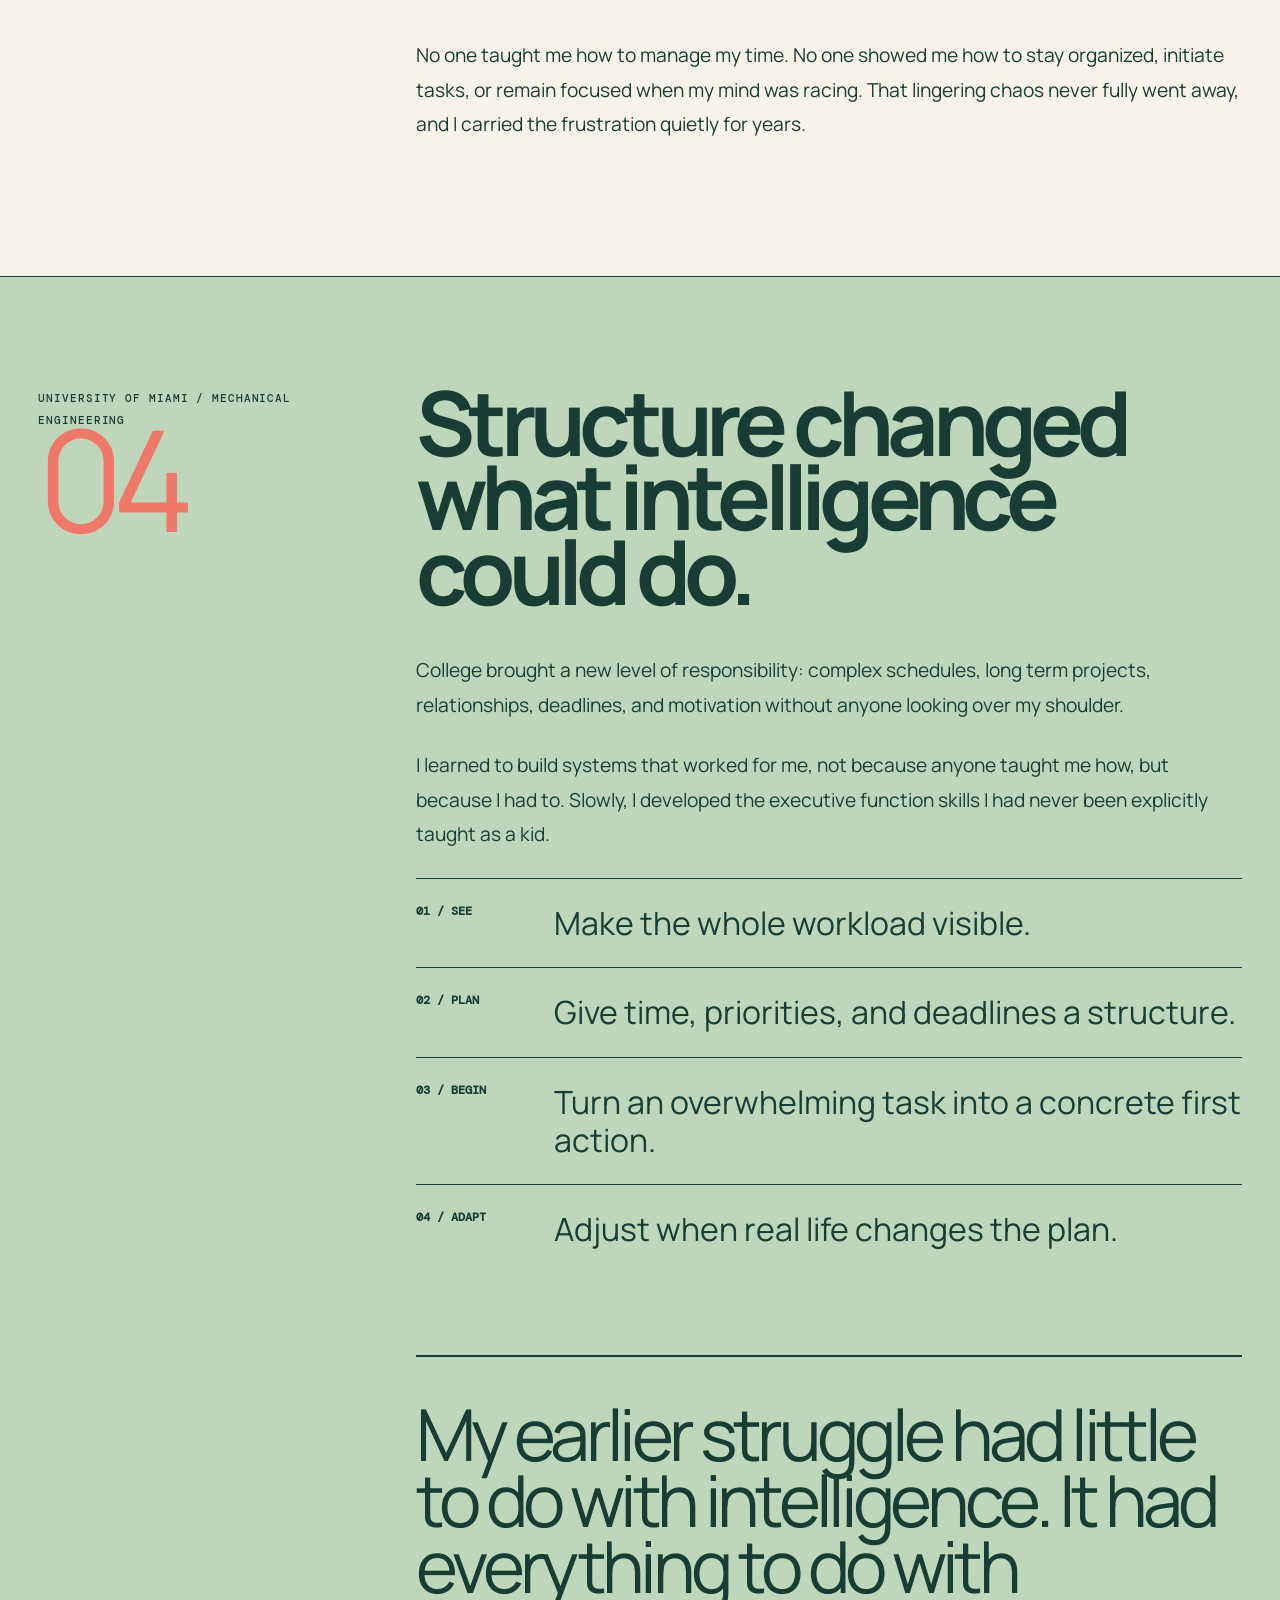
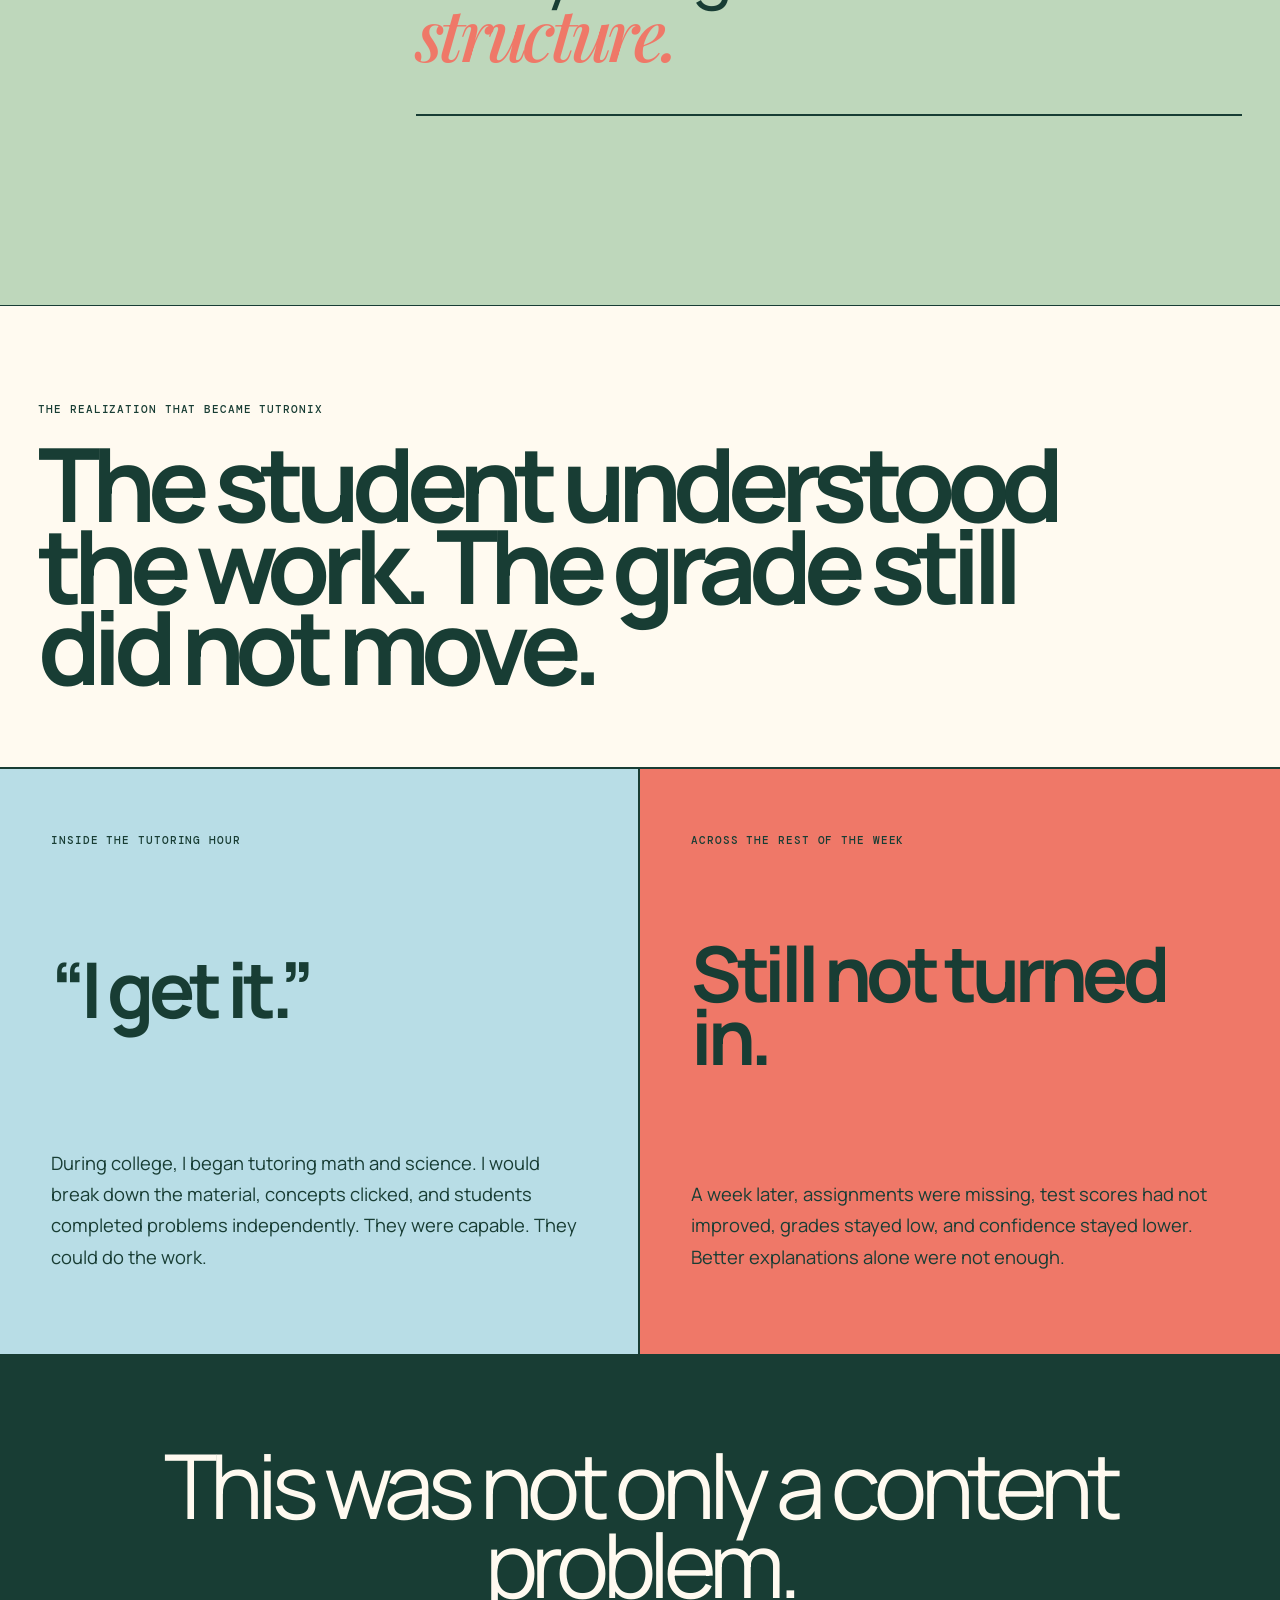
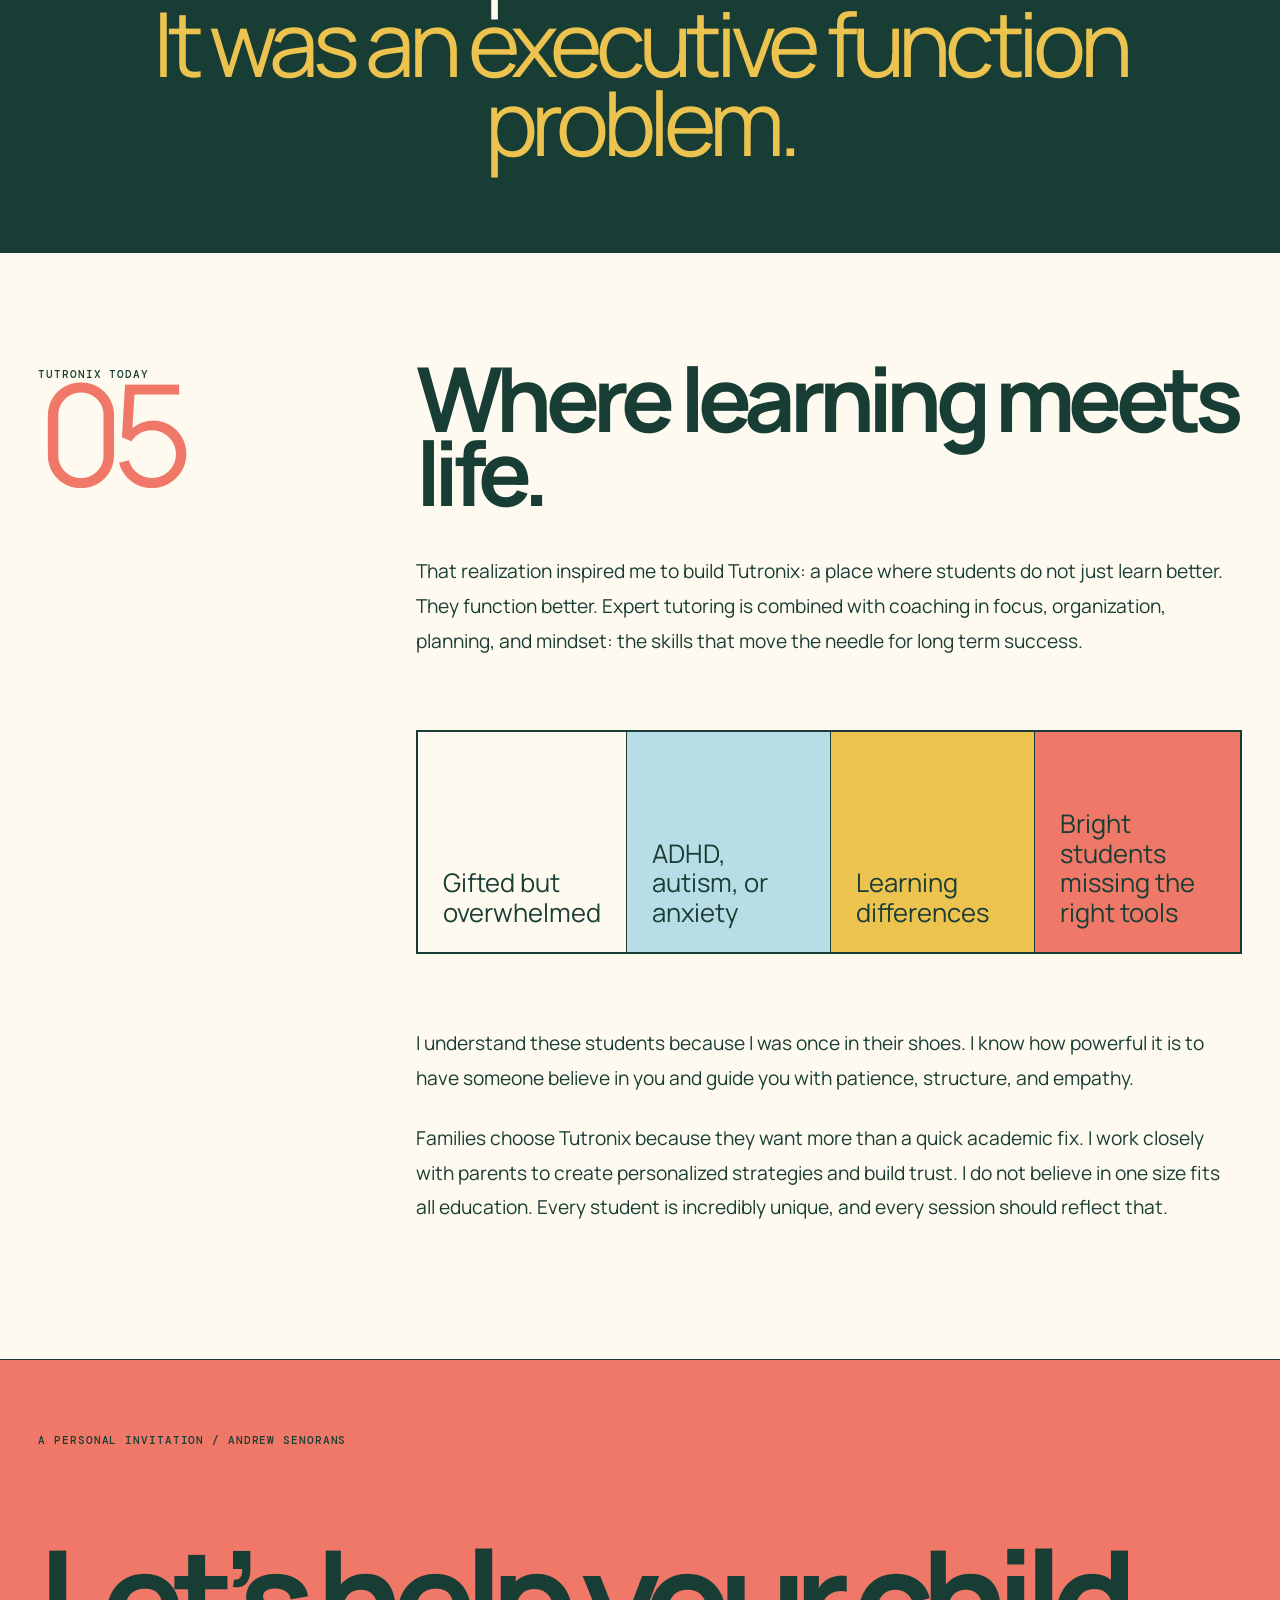
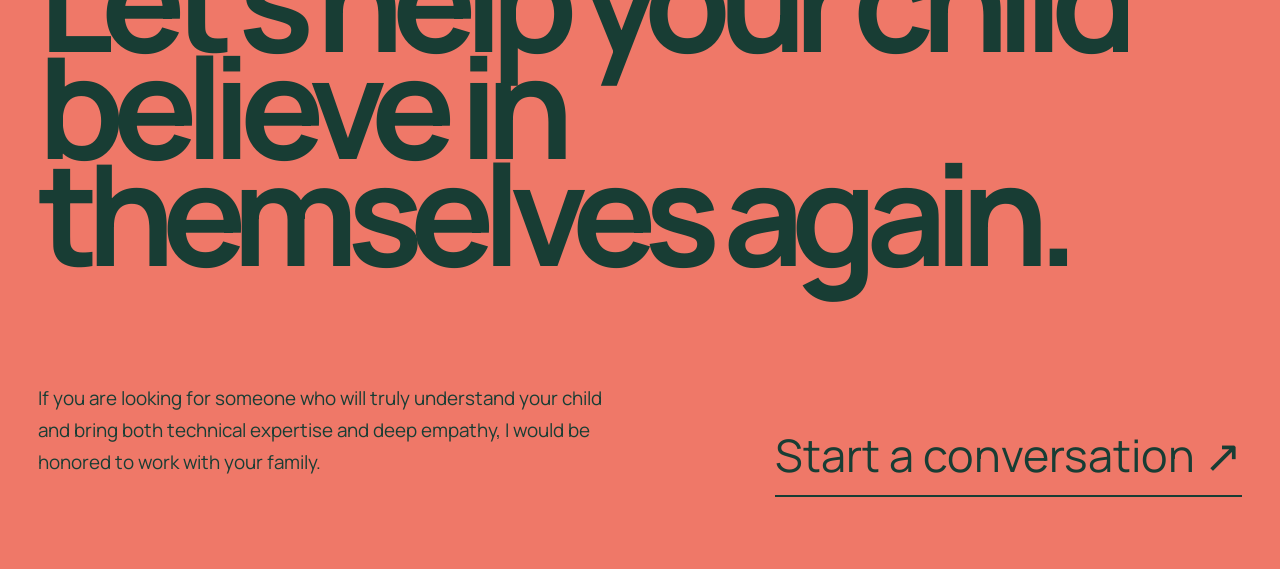
==== commit 644a0293: "Fix About page card text wrapping" ====
--- a/about.html
+++ b/about.html
@@ -10,9 +10,9 @@
     .hero{min-height:100svh;padding:115px 3vw 4vw;display:grid;grid-template-columns:1.08fr .92fr;gap:5vw;align-items:center;position:relative}.hero h1{font-size:clamp(4.8rem,9vw,10rem);letter-spacing:-.085em;line-height:.76;margin:25px 0 35px}.hero h1 em{font-family:"Playfair Display";font-weight:500;color:var(--coral)}.hero-lead{font-size:clamp(1.15rem,1.8vw,1.65rem);line-height:1.5;max-width:720px}.hero-photo{position:relative;height:78vh;max-height:760px}.hero-photo:before{content:"";position:absolute;width:86%;height:86%;left:4%;top:4%;background:var(--yellow);border:2px solid;border-radius:50% 45% 52% 43%;transform:rotate(-5deg)}.hero-photo img{position:absolute;width:76%;height:88%;right:3%;bottom:0;object-fit:cover;object-position:center 28%;border:2px solid;box-shadow:0 22px 46px rgba(24,61,52,.18);transform:rotate(2deg) translateZ(0);backface-visibility:hidden;outline:1px solid transparent;filter:saturate(.88)}.photo-note{position:absolute;z-index:2;left:0;bottom:8%;background:var(--blue);border:1px solid;padding:12px 14px;transform:rotate(-5deg)}.scroll-note{position:absolute;bottom:24px;left:3vw}
     .chapter{padding:12vh 3vw;border-top:1px solid}.chapter-grid{display:grid;grid-template-columns:.5fr 1.5fr;gap:8vw}.chapter-mark{position:sticky;top:30px;align-self:start}.chapter-number{font-size:clamp(5rem,11vw,11rem);line-height:.7;letter-spacing:-.09em;color:var(--coral);display:block}.prose{max-width:900px}.prose h2{font-size:clamp(3.5rem,7vw,7.5rem);line-height:.83;letter-spacing:-.075em;margin:0 0 45px}.prose p{font-size:clamp(1.05rem,1.5vw,1.3rem);line-height:1.8;margin:0 0 26px}.pull{font-size:clamp(2.6rem,5.6vw,6rem);line-height:.92;letter-spacing:-.065em;margin:9vh 0;padding:5vh 0;border-top:2px solid;border-bottom:2px solid}.pull em{font-family:"Playfair Display";font-weight:500;color:var(--coral)}
     .placement{background:var(--blue)}.placement-truth{margin:8vh 0;padding:6vh 0;border-top:2px solid;border-bottom:2px solid;font-size:clamp(3.2rem,7vw,7.5rem);line-height:.88;letter-spacing:-.07em;font-weight:700}.placement-truth em{display:block;font-family:"Playfair Display";font-weight:500;color:var(--ink)}.mother{background:var(--yellow);min-height:72vh;display:grid;place-items:center;text-align:center;padding:10vh 5vw;border-top:1px solid}.mother h2{font-size:clamp(5rem,13vw,14rem);line-height:.75;letter-spacing:-.09em;margin:0}.mother p{font-size:1.25rem;max-width:760px;line-height:1.7;margin:45px auto 0}
-    .behind{background:var(--paper)}.chaos-board{display:grid;grid-template-columns:repeat(3,minmax(0,1fr));border:2px solid;margin:8vh 0;overflow:hidden}.chaos-card{min-width:0;min-height:260px;padding:26px;border-right:1px solid;display:flex;flex-direction:column;justify-content:space-between}.chaos-card:last-child{border-right:0}.chaos-card:nth-child(1){background:var(--coral)}.chaos-card:nth-child(2){background:var(--blue)}.chaos-card:nth-child(3){background:var(--yellow)}.chaos-card strong{font-size:clamp(2.2rem,3.25vw,3.65rem);line-height:.9;letter-spacing:-.06em;overflow-wrap:anywhere}.chaos-card span{font-family:"DM Mono";font-size:.72rem}.systems{background:var(--mint)}.system-line{display:grid;grid-template-columns:110px 1fr;gap:28px;border-top:1px solid;padding:25px 0}.system-line b{font-family:"DM Mono";font-size:.72rem}.system-line span{font-size:clamp(1.4rem,2.5vw,2.5rem);line-height:1.2}
+    .behind{background:var(--paper)}.chaos-board{display:grid;grid-template-columns:repeat(3,minmax(0,1fr));border:2px solid;margin:8vh 0;overflow:hidden}.chaos-card{min-width:0;min-height:260px;padding:26px;border-right:1px solid;display:flex;flex-direction:column;justify-content:space-between}.chaos-card:last-child{border-right:0}.chaos-card:nth-child(1){background:var(--coral)}.chaos-card:nth-child(2){background:var(--blue)}.chaos-card:nth-child(3){background:var(--yellow)}.chaos-card strong{font-size:clamp(2.1rem,2.8vw,2.65rem);line-height:.92;letter-spacing:-.055em;overflow-wrap:normal;word-break:normal;hyphens:none}.chaos-card span{font-family:"DM Mono";font-size:.72rem}.systems{background:var(--mint)}.system-line{display:grid;grid-template-columns:110px 1fr;gap:28px;border-top:1px solid;padding:25px 0}.system-line b{font-family:"DM Mono";font-size:.72rem}.system-line span{font-size:clamp(1.4rem,2.5vw,2.5rem);line-height:1.2}
     .realization{padding:0;border-top:1px solid}.realize-head{padding:10vh 3vw 6vh}.realize-head h2{font-size:clamp(4rem,8vw,8rem);line-height:.8;letter-spacing:-.08em;max-width:1100px;margin:25px 0}.split{display:grid;grid-template-columns:1fr 1fr;border-top:2px solid;border-bottom:2px solid}.split article{min-height:65vh;padding:7vh 4vw;display:flex;flex-direction:column;justify-content:space-between}.split article:first-child{background:var(--blue);border-right:2px solid}.split article:last-child{background:var(--coral)}.split h3{font-size:clamp(3rem,6vw,6.5rem);line-height:.82;letter-spacing:-.07em;margin:0}.split p{font-size:1.15rem;line-height:1.7;max-width:550px}.equation{background:var(--ink);color:var(--cream);padding:10vh 3vw;text-align:center}.equation p{font-size:clamp(3rem,7vw,7rem);line-height:.88;letter-spacing:-.07em;margin:0}.equation span{color:var(--yellow)}.today{background:var(--cream)}.student-list{display:grid;grid-template-columns:repeat(4,1fr);border:2px solid;margin:8vh 0}.student-list div{min-height:220px;padding:25px;border-right:1px solid;font-size:clamp(1.3rem,2vw,2rem);line-height:1.15;display:flex;align-items:flex-end}.student-list div:last-child{border:0}.student-list div:nth-child(2){background:var(--blue)}.student-list div:nth-child(3){background:var(--yellow)}.student-list div:nth-child(4){background:var(--coral)}
-    .final{min-height:90vh;background:var(--coral);padding:8vh 3vw;display:flex;flex-direction:column;justify-content:space-between;border-top:1px solid}.final h2{font-size:clamp(4.8rem,11vw,12rem);line-height:.76;letter-spacing:-.09em;margin:0}.final-bottom{display:grid;grid-template-columns:1fr 1fr;gap:5vw;align-items:end}.final p{max-width:620px;font-size:1.18rem;line-height:1.7}.final a{justify-self:end;font-size:clamp(1.6rem,3.5vw,3.5rem);border-bottom:2px solid;padding-bottom:10px}.reveal{opacity:0;transform:translateY(35px);transition:.8s}.reveal.on{opacity:1;transform:none}@media(max-width:820px){nav{grid-template-columns:1fr auto}.nav-back{display:none}.hero{grid-template-columns:1fr;padding-top:100px}.hero-photo{height:640px}.chapter-grid{grid-template-columns:1fr}.chapter-mark{position:static}.chapter-number{font-size:6rem}.chaos-board,.student-list{grid-template-columns:1fr}.chaos-card,.student-list div{border-right:0;border-bottom:1px solid}.split{grid-template-columns:1fr}.split article:first-child{border-right:0;border-bottom:2px solid}.final-bottom{grid-template-columns:1fr}.final a{justify-self:start}.hero h1{font-size:18vw}}@media(prefers-reduced-motion:reduce){*{animation:none!important;transition:none!important}.reveal{opacity:1;transform:none}}
+    .final{min-height:90vh;background:var(--coral);padding:8vh 3vw;display:flex;flex-direction:column;justify-content:space-between;border-top:1px solid}.final h2{font-size:clamp(4.8rem,11vw,12rem);line-height:.76;letter-spacing:-.09em;margin:0}.final-bottom{display:grid;grid-template-columns:1fr 1fr;gap:5vw;align-items:end}.final p{max-width:620px;font-size:1.18rem;line-height:1.7}.final a{justify-self:end;font-size:clamp(1.6rem,3.5vw,3.5rem);border-bottom:2px solid;padding-bottom:10px}.reveal{opacity:0;transform:translateY(35px);transition:.8s}.reveal.on{opacity:1;transform:none}@media(max-width:1100px){.chaos-board{grid-template-columns:1fr}.chaos-card{border-right:0;border-bottom:1px solid}.chaos-card:last-child{border-bottom:0}}@media(max-width:820px){nav{grid-template-columns:1fr auto}.nav-back{display:none}.hero{grid-template-columns:1fr;padding-top:100px}.hero-photo{height:640px}.chapter-grid{grid-template-columns:1fr}.chapter-mark{position:static}.chapter-number{font-size:6rem}.student-list{grid-template-columns:1fr}.student-list div{border-right:0;border-bottom:1px solid}.split{grid-template-columns:1fr}.split article:first-child{border-right:0;border-bottom:2px solid}.final-bottom{grid-template-columns:1fr}.final a{justify-self:start}.hero h1{font-size:18vw}}@media(prefers-reduced-motion:reduce){*{animation:none!important;transition:none!important}.reveal{opacity:1;transform:none}}
     .hero h1 em{display:inline-block;color:var(--ink);background:none;padding-right:.06em;text-decoration:underline;text-decoration-color:var(--yellow);text-decoration-thickness:.09em;text-underline-offset:.04em;text-decoration-skip-ink:none}
     @media(max-width:600px){
       body{font-size:16px}nav{position:fixed;height:64px;padding:0 12px;background:rgba(255,250,240,.94);backdrop-filter:blur(10px)}.brand{gap:7px;font-size:.92rem}.brand img{width:42px;height:42px}.brand small{font-size:9px}.nav-cta{font-size:.79rem;padding:9px 12px;white-space:nowrap}
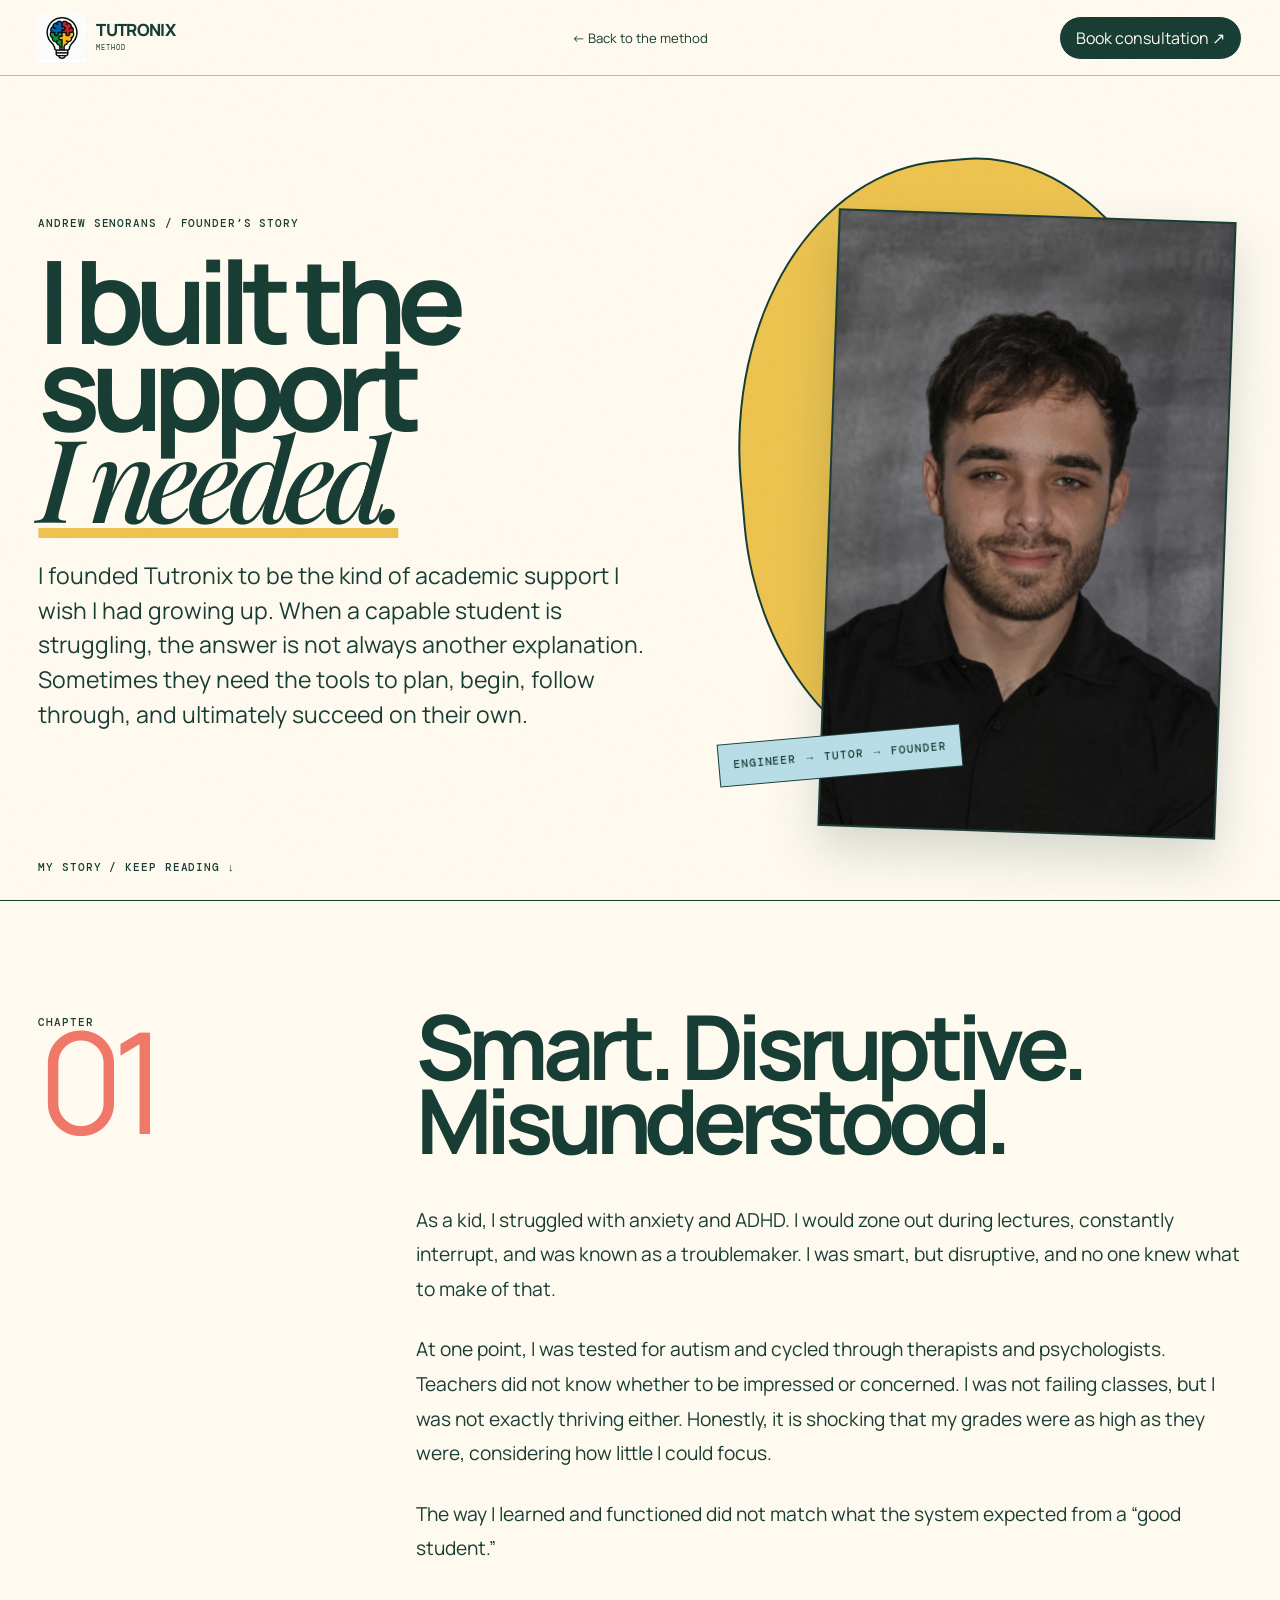
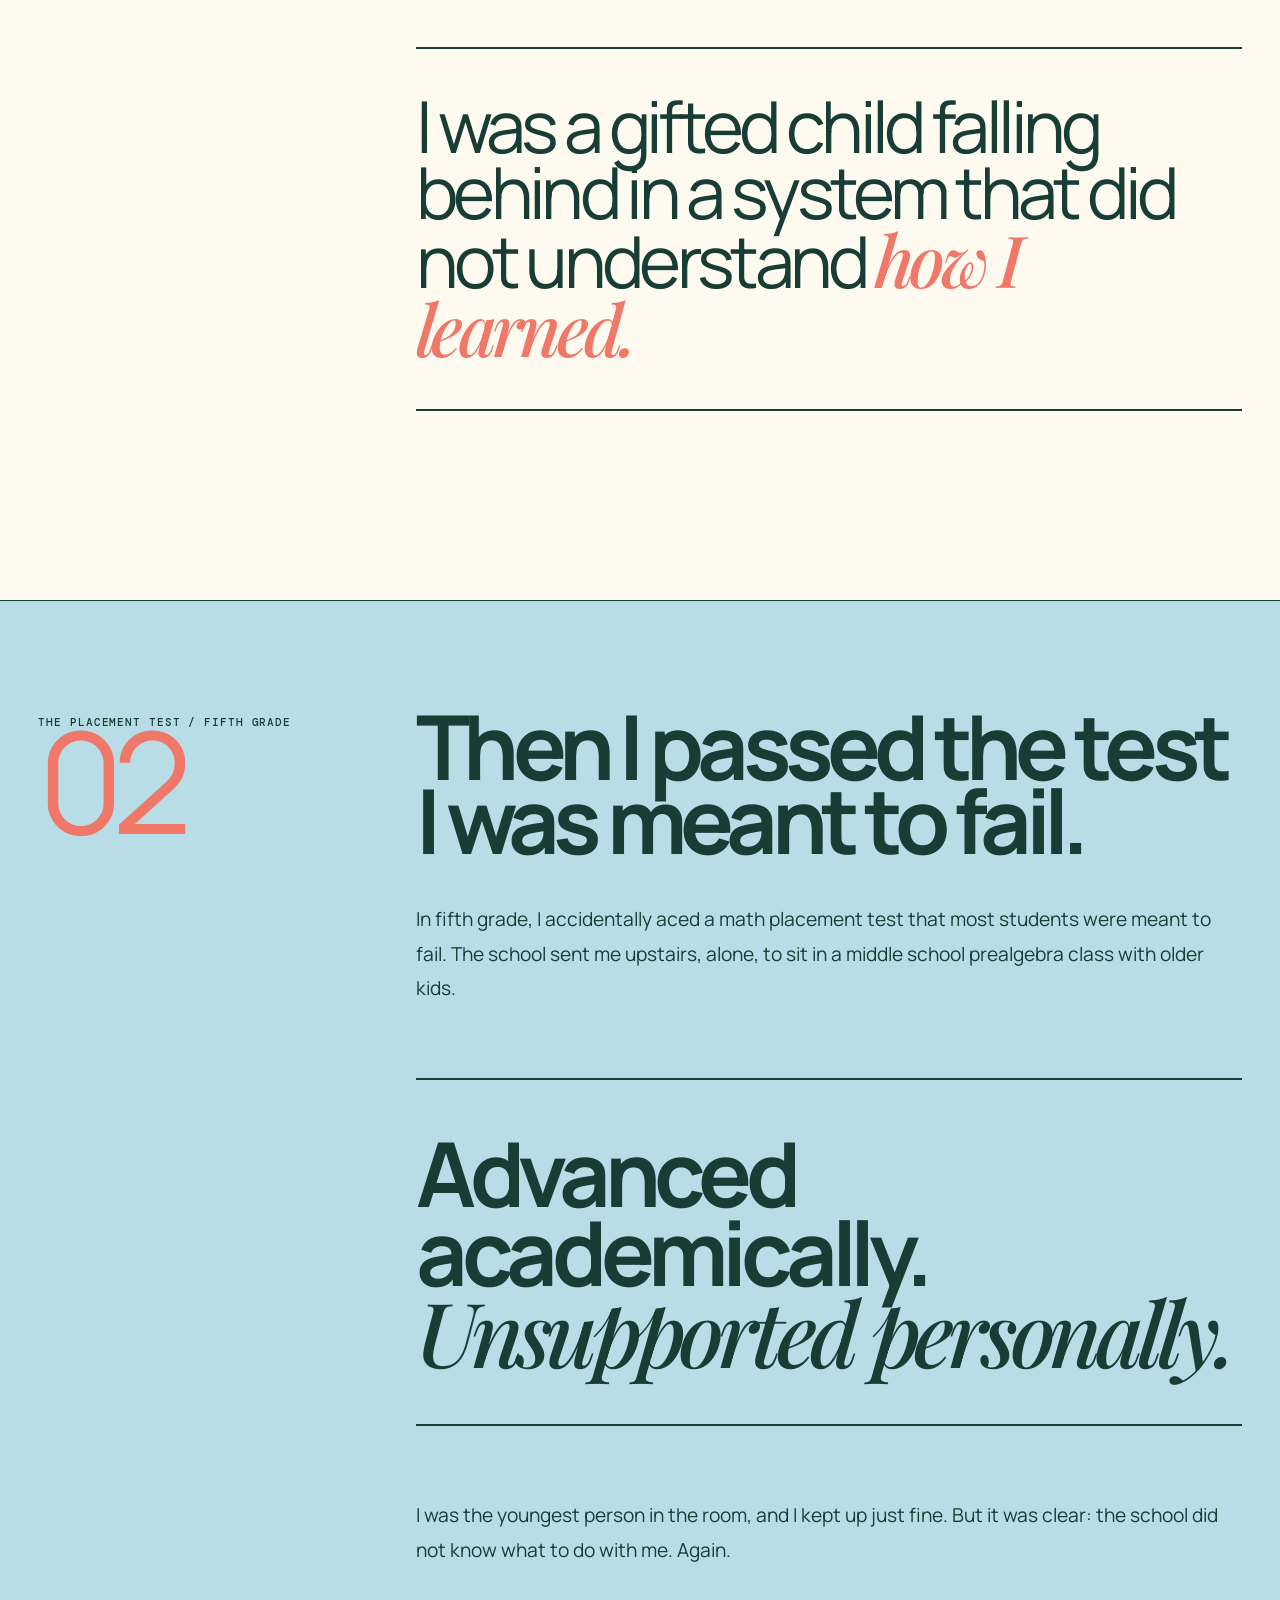
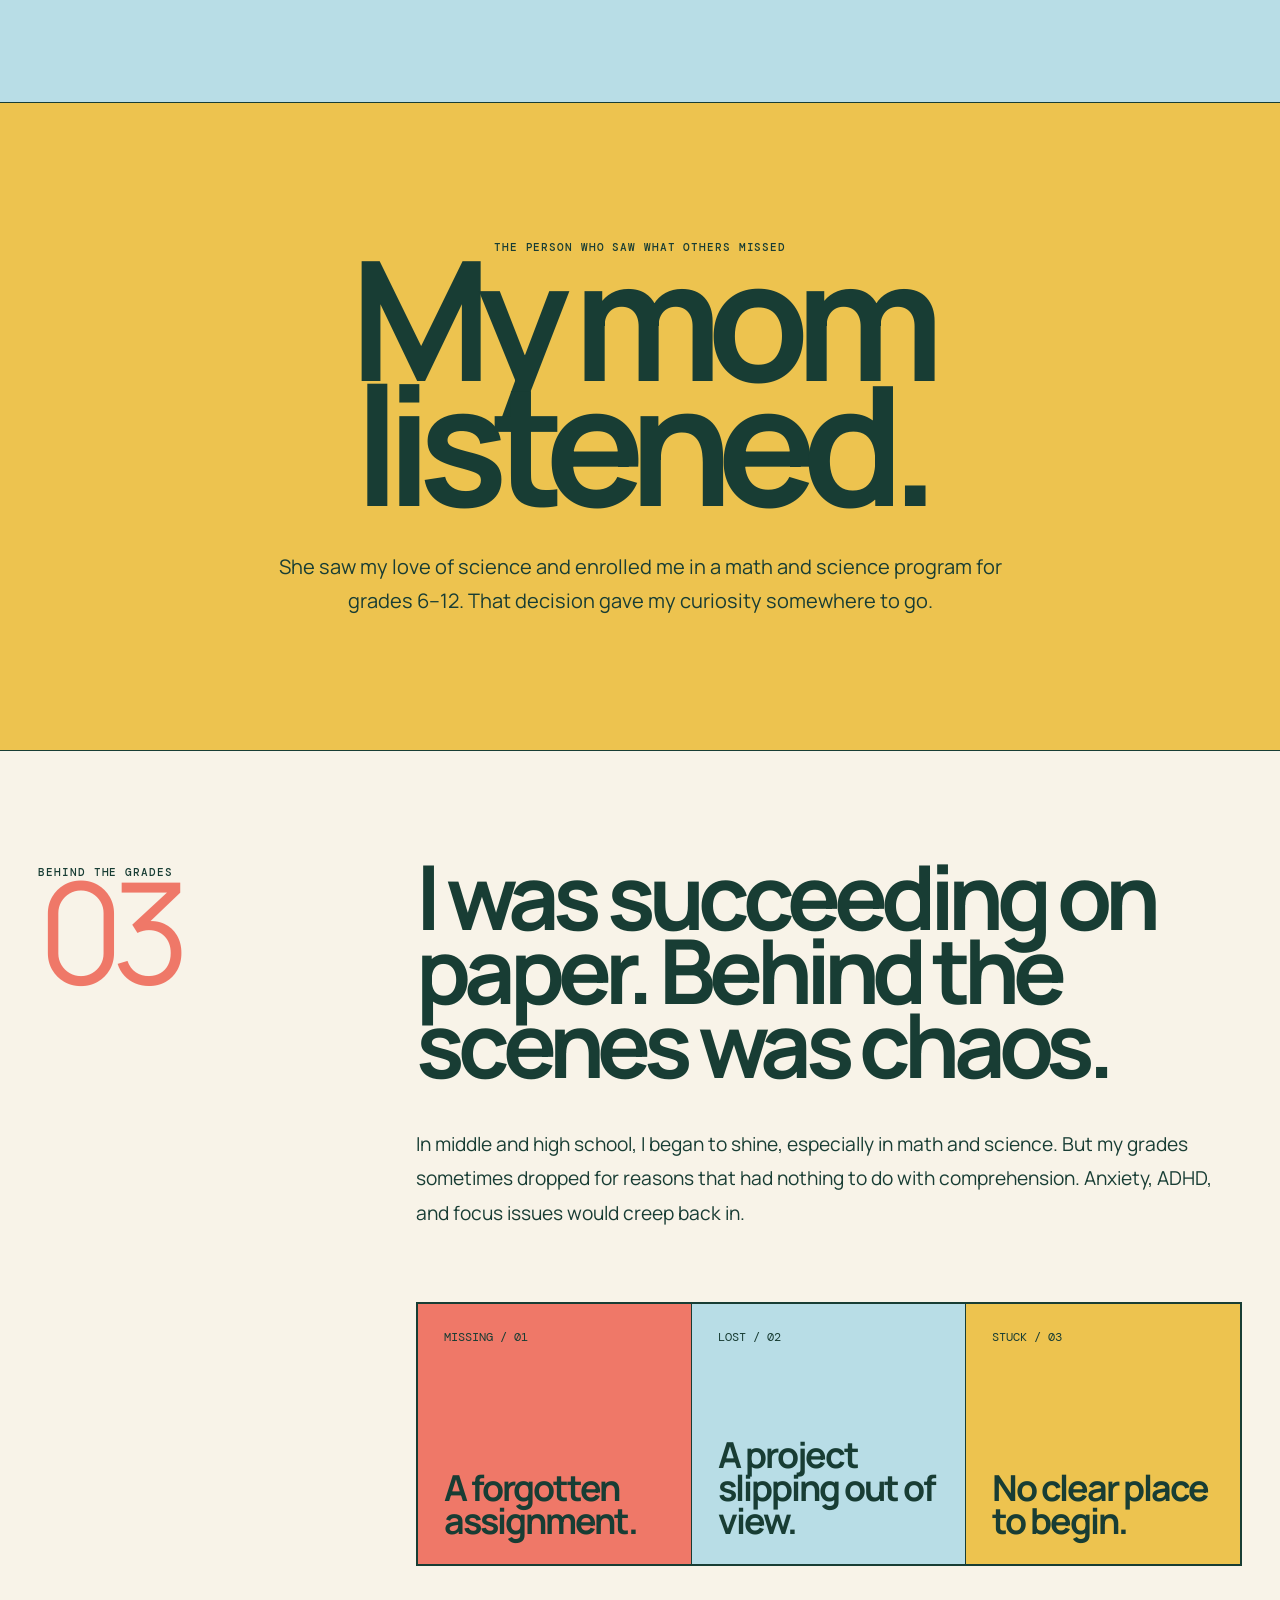
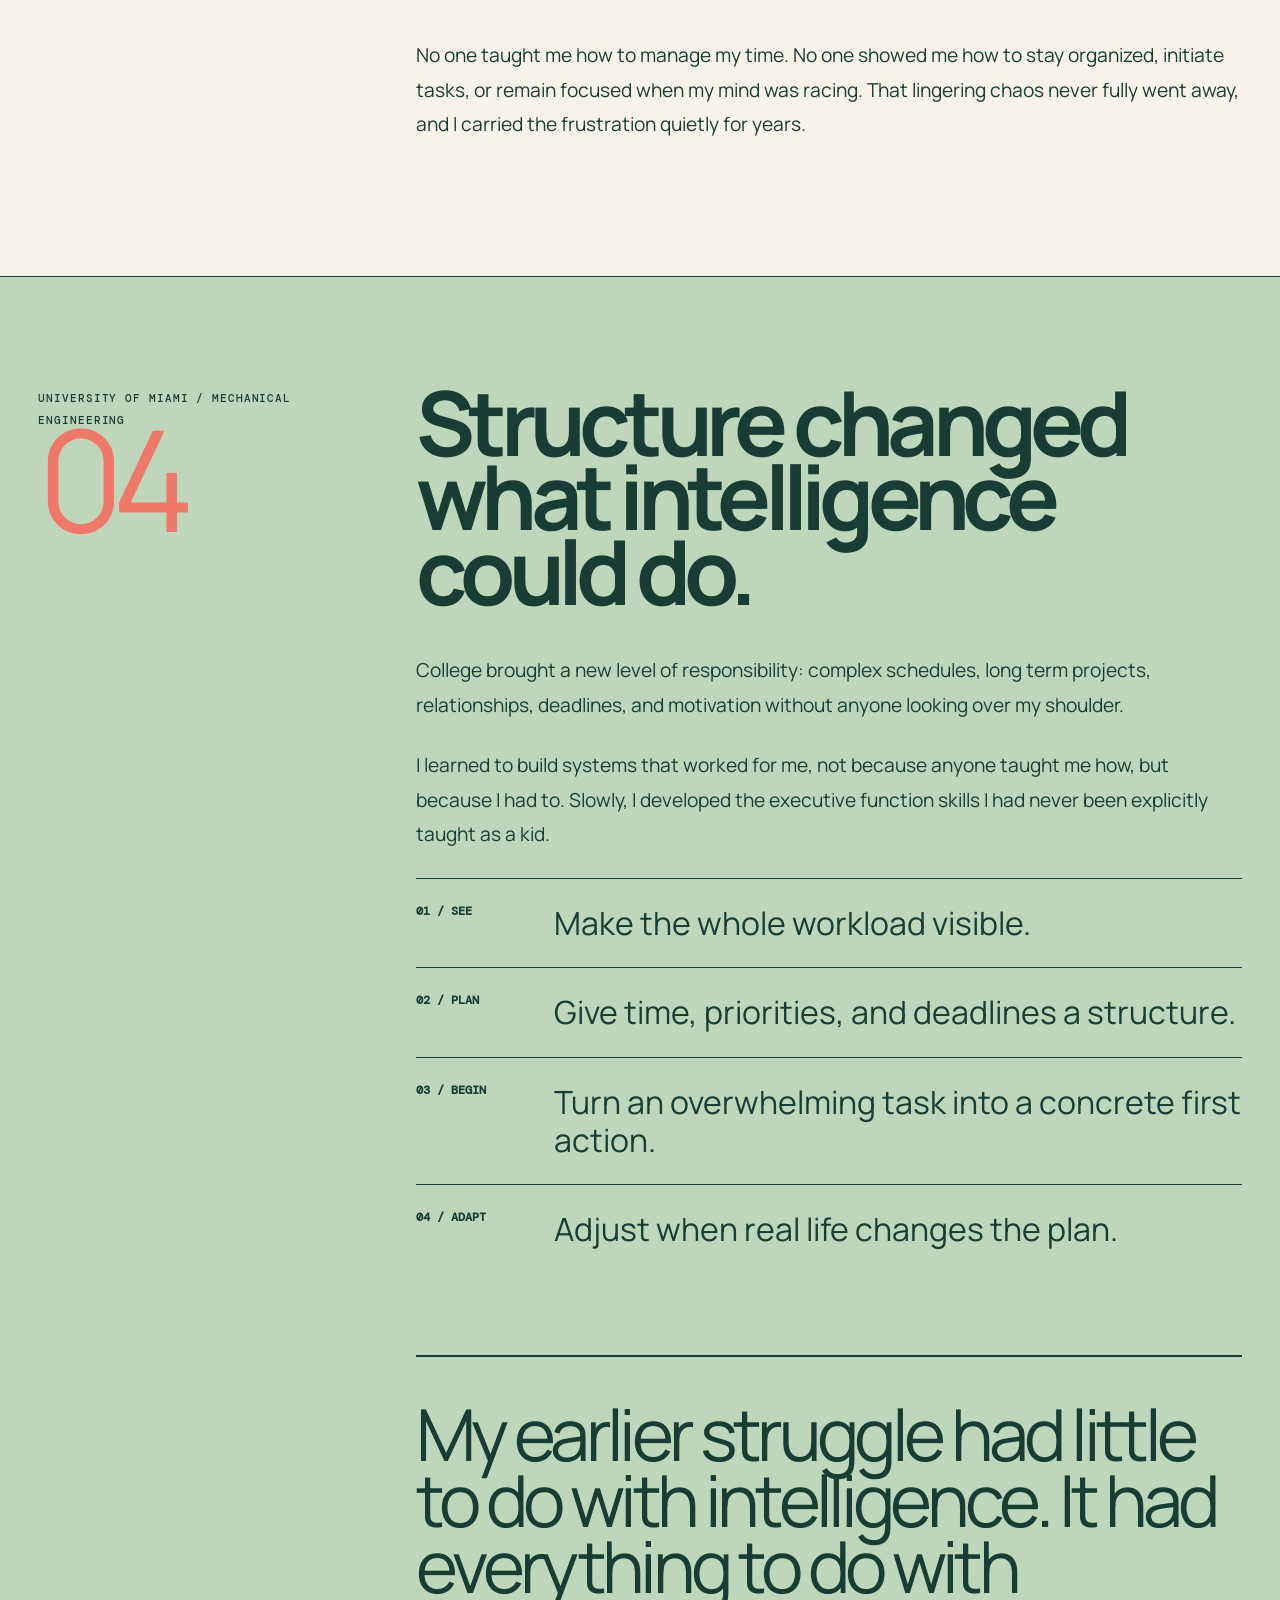
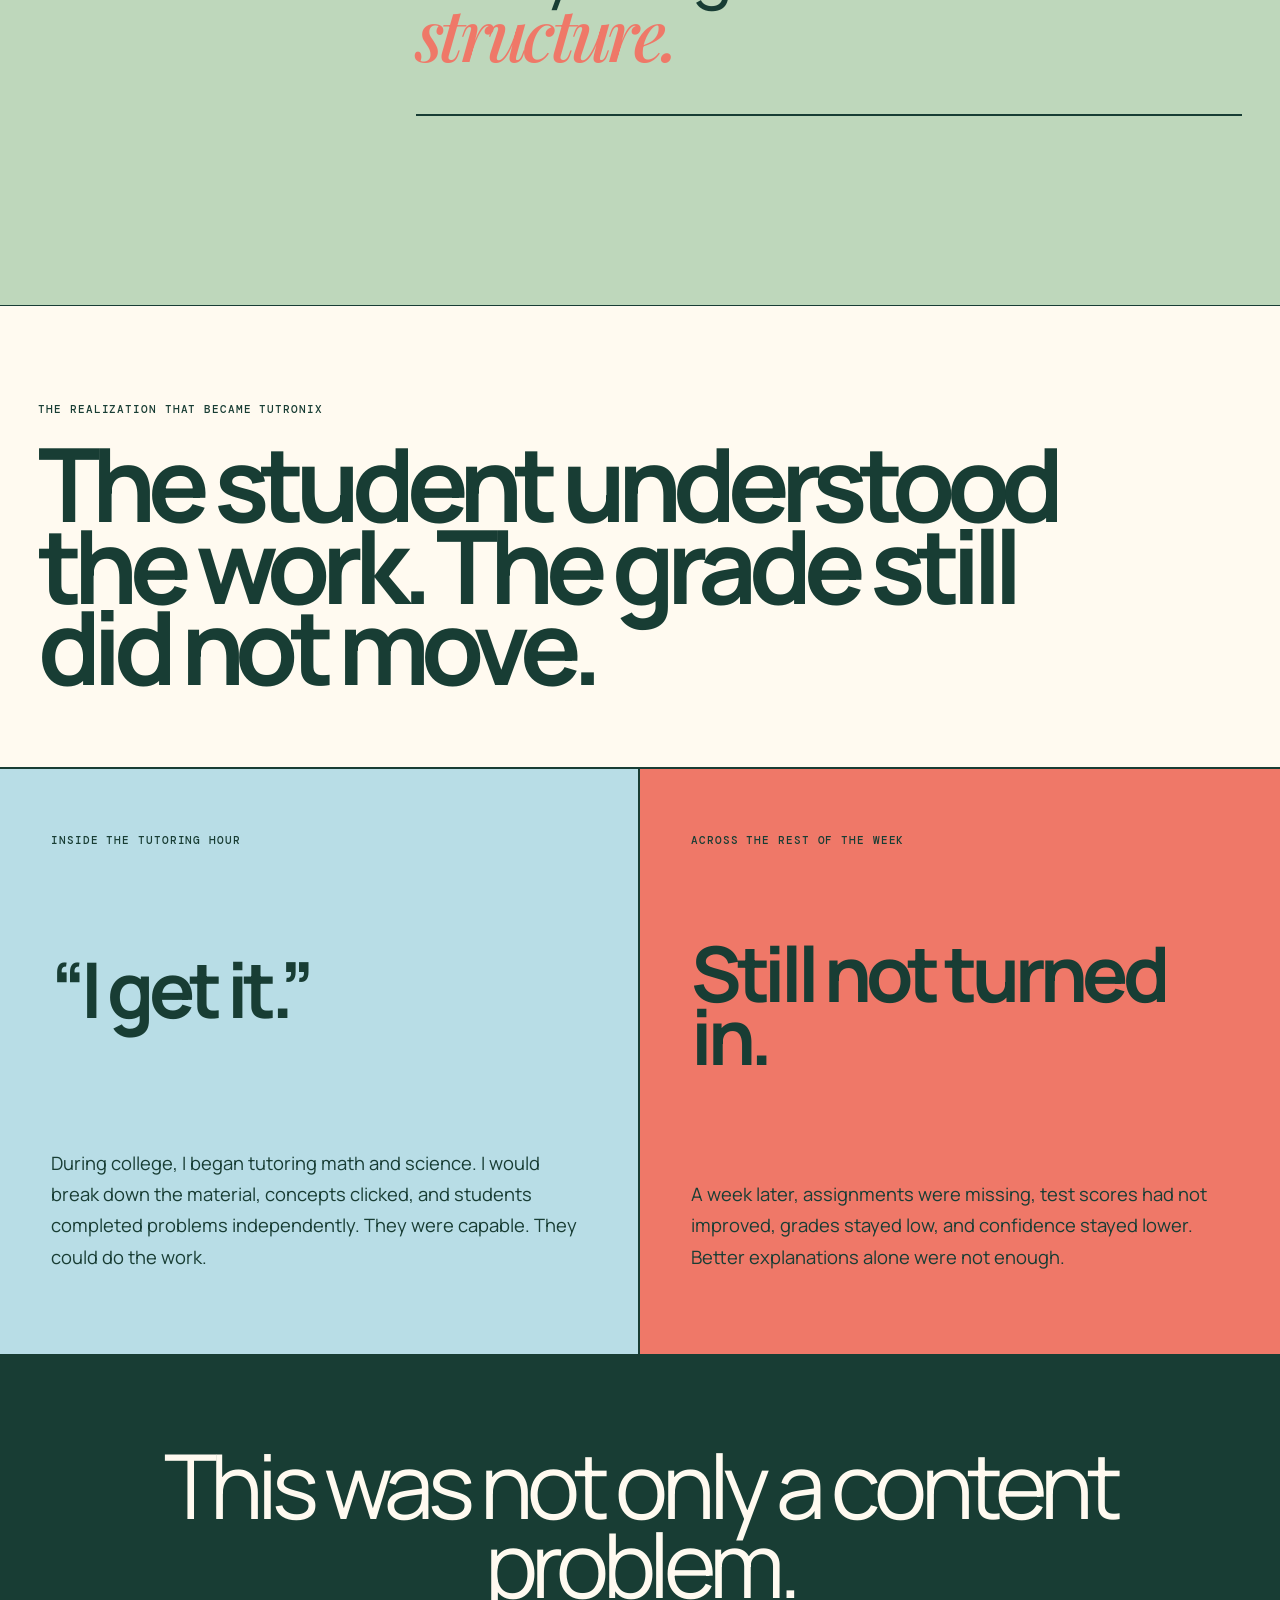
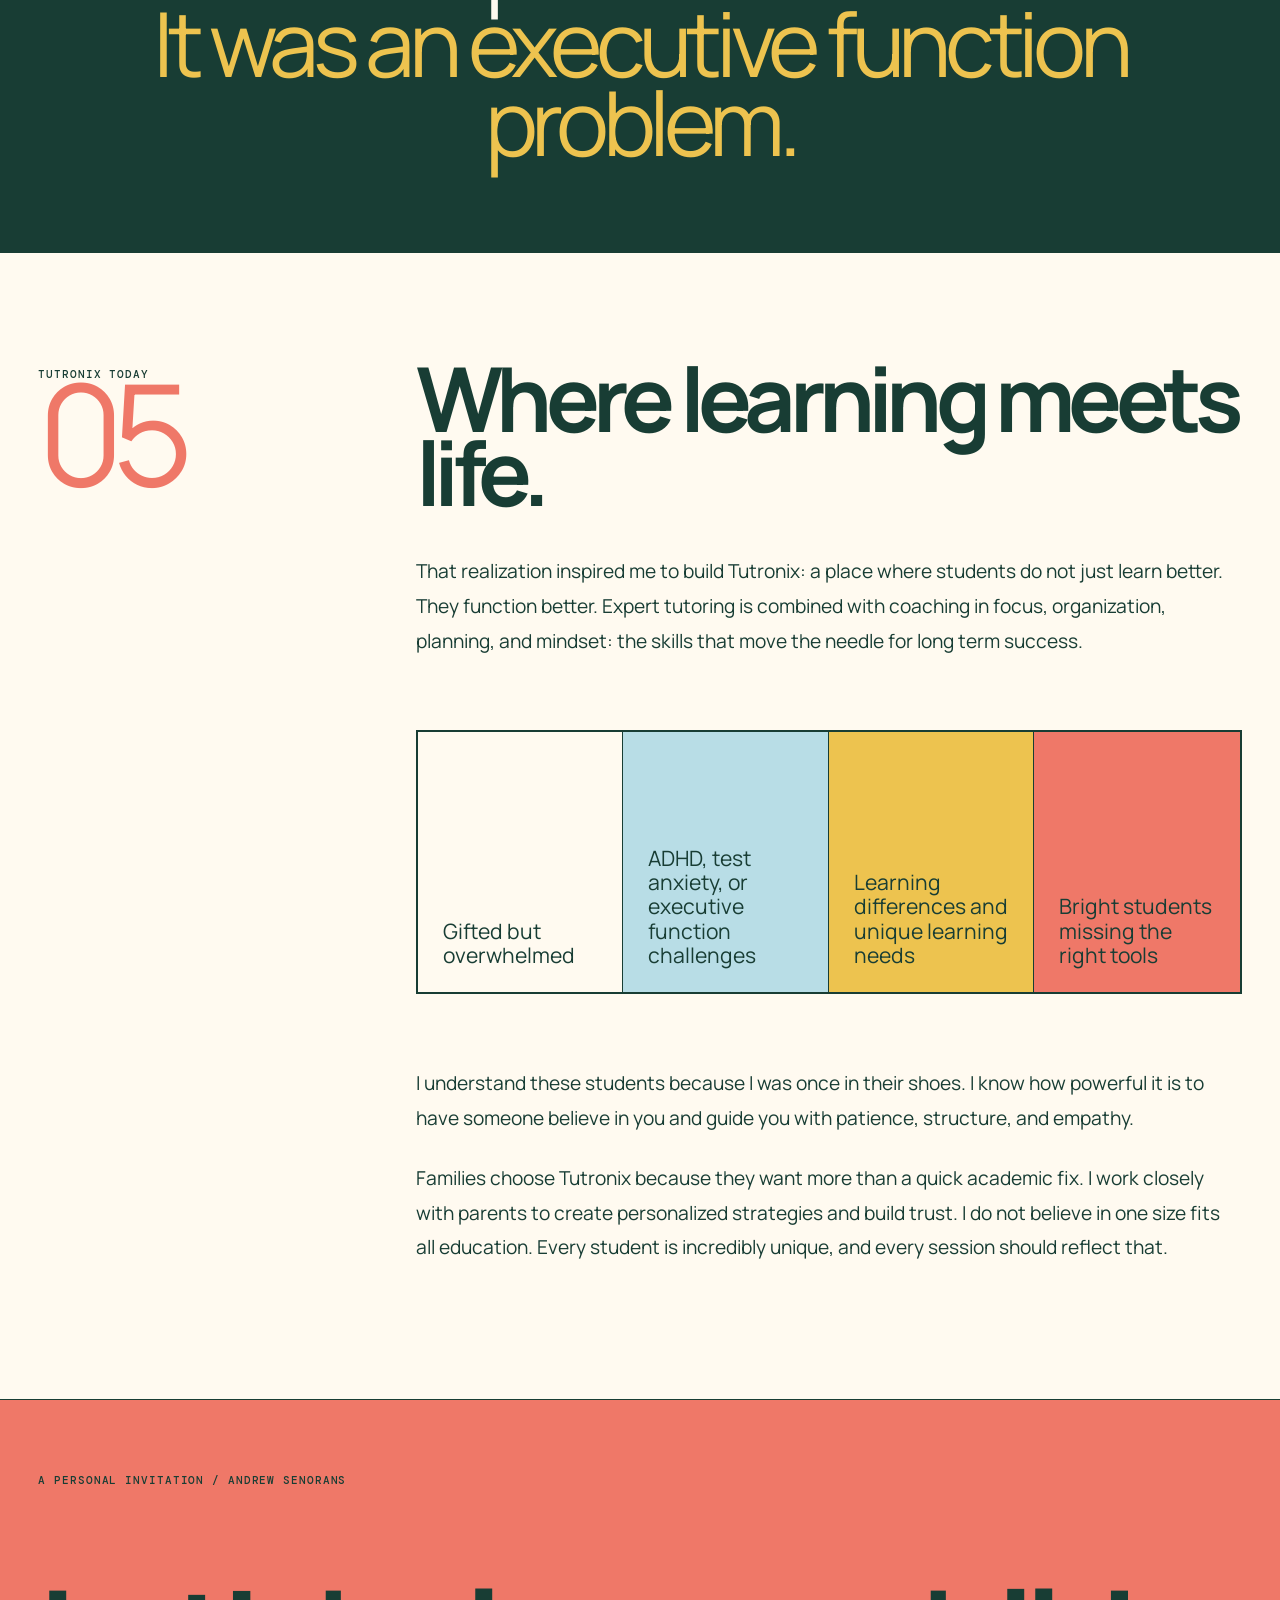
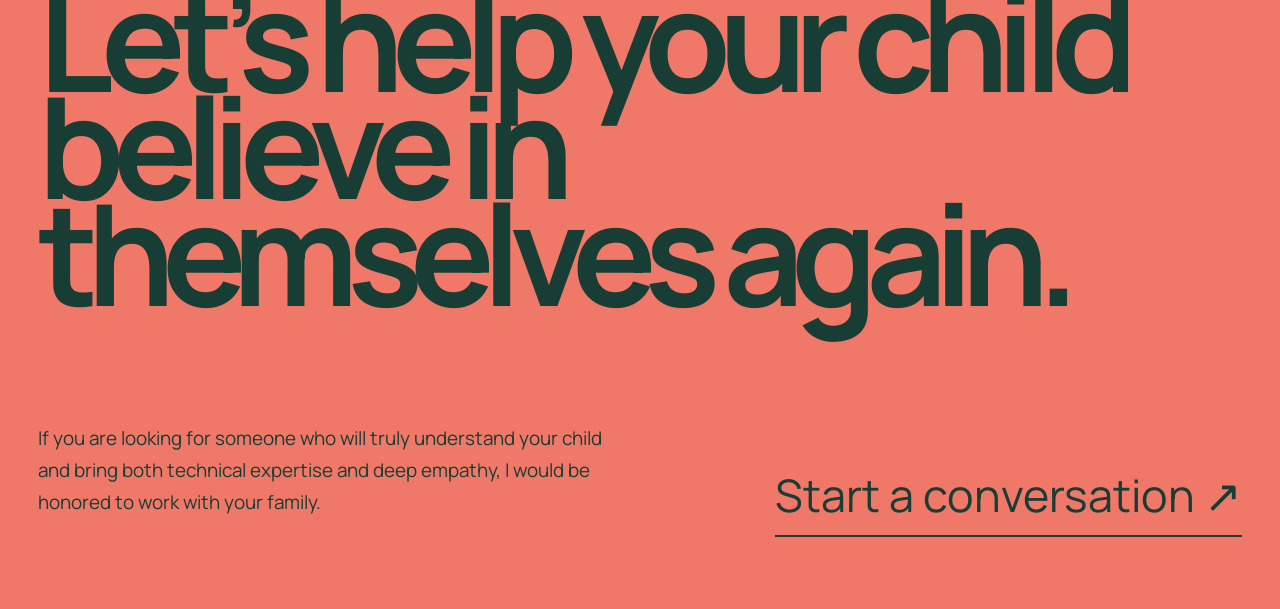
==== commit b7ad4b07: "Update student support panels" ====
--- a/about.html
+++ b/about.html
@@ -11,7 +11,7 @@
     .chapter{padding:12vh 3vw;border-top:1px solid}.chapter-grid{display:grid;grid-template-columns:.5fr 1.5fr;gap:8vw}.chapter-mark{position:sticky;top:30px;align-self:start}.chapter-number{font-size:clamp(5rem,11vw,11rem);line-height:.7;letter-spacing:-.09em;color:var(--coral);display:block}.prose{max-width:900px}.prose h2{font-size:clamp(3.5rem,7vw,7.5rem);line-height:.83;letter-spacing:-.075em;margin:0 0 45px}.prose p{font-size:clamp(1.05rem,1.5vw,1.3rem);line-height:1.8;margin:0 0 26px}.pull{font-size:clamp(2.6rem,5.6vw,6rem);line-height:.92;letter-spacing:-.065em;margin:9vh 0;padding:5vh 0;border-top:2px solid;border-bottom:2px solid}.pull em{font-family:"Playfair Display";font-weight:500;color:var(--coral)}
     .placement{background:var(--blue)}.placement-truth{margin:8vh 0;padding:6vh 0;border-top:2px solid;border-bottom:2px solid;font-size:clamp(3.2rem,7vw,7.5rem);line-height:.88;letter-spacing:-.07em;font-weight:700}.placement-truth em{display:block;font-family:"Playfair Display";font-weight:500;color:var(--ink)}.mother{background:var(--yellow);min-height:72vh;display:grid;place-items:center;text-align:center;padding:10vh 5vw;border-top:1px solid}.mother h2{font-size:clamp(5rem,13vw,14rem);line-height:.75;letter-spacing:-.09em;margin:0}.mother p{font-size:1.25rem;max-width:760px;line-height:1.7;margin:45px auto 0}
     .behind{background:var(--paper)}.chaos-board{display:grid;grid-template-columns:repeat(3,minmax(0,1fr));border:2px solid;margin:8vh 0;overflow:hidden}.chaos-card{min-width:0;min-height:260px;padding:26px;border-right:1px solid;display:flex;flex-direction:column;justify-content:space-between}.chaos-card:last-child{border-right:0}.chaos-card:nth-child(1){background:var(--coral)}.chaos-card:nth-child(2){background:var(--blue)}.chaos-card:nth-child(3){background:var(--yellow)}.chaos-card strong{font-size:clamp(2.1rem,2.8vw,2.65rem);line-height:.92;letter-spacing:-.055em;overflow-wrap:normal;word-break:normal;hyphens:none}.chaos-card span{font-family:"DM Mono";font-size:.72rem}.systems{background:var(--mint)}.system-line{display:grid;grid-template-columns:110px 1fr;gap:28px;border-top:1px solid;padding:25px 0}.system-line b{font-family:"DM Mono";font-size:.72rem}.system-line span{font-size:clamp(1.4rem,2.5vw,2.5rem);line-height:1.2}
-    .realization{padding:0;border-top:1px solid}.realize-head{padding:10vh 3vw 6vh}.realize-head h2{font-size:clamp(4rem,8vw,8rem);line-height:.8;letter-spacing:-.08em;max-width:1100px;margin:25px 0}.split{display:grid;grid-template-columns:1fr 1fr;border-top:2px solid;border-bottom:2px solid}.split article{min-height:65vh;padding:7vh 4vw;display:flex;flex-direction:column;justify-content:space-between}.split article:first-child{background:var(--blue);border-right:2px solid}.split article:last-child{background:var(--coral)}.split h3{font-size:clamp(3rem,6vw,6.5rem);line-height:.82;letter-spacing:-.07em;margin:0}.split p{font-size:1.15rem;line-height:1.7;max-width:550px}.equation{background:var(--ink);color:var(--cream);padding:10vh 3vw;text-align:center}.equation p{font-size:clamp(3rem,7vw,7rem);line-height:.88;letter-spacing:-.07em;margin:0}.equation span{color:var(--yellow)}.today{background:var(--cream)}.student-list{display:grid;grid-template-columns:repeat(4,1fr);border:2px solid;margin:8vh 0}.student-list div{min-height:220px;padding:25px;border-right:1px solid;font-size:clamp(1.3rem,2vw,2rem);line-height:1.15;display:flex;align-items:flex-end}.student-list div:last-child{border:0}.student-list div:nth-child(2){background:var(--blue)}.student-list div:nth-child(3){background:var(--yellow)}.student-list div:nth-child(4){background:var(--coral)}
+    .realization{padding:0;border-top:1px solid}.realize-head{padding:10vh 3vw 6vh}.realize-head h2{font-size:clamp(4rem,8vw,8rem);line-height:.8;letter-spacing:-.08em;max-width:1100px;margin:25px 0}.split{display:grid;grid-template-columns:1fr 1fr;border-top:2px solid;border-bottom:2px solid}.split article{min-height:65vh;padding:7vh 4vw;display:flex;flex-direction:column;justify-content:space-between}.split article:first-child{background:var(--blue);border-right:2px solid}.split article:last-child{background:var(--coral)}.split h3{font-size:clamp(3rem,6vw,6.5rem);line-height:.82;letter-spacing:-.07em;margin:0}.split p{font-size:1.15rem;line-height:1.7;max-width:550px}.equation{background:var(--ink);color:var(--cream);padding:10vh 3vw;text-align:center}.equation p{font-size:clamp(3rem,7vw,7rem);line-height:.88;letter-spacing:-.07em;margin:0}.equation span{color:var(--yellow)}.today{background:var(--cream)}.student-list{display:grid;grid-template-columns:repeat(4,1fr);border:2px solid;margin:8vh 0}.student-list div{min-height:260px;padding:25px;border-right:1px solid;font-size:clamp(1.25rem,1.65vw,1.75rem);line-height:1.15;display:flex;align-items:flex-end}.student-list div:last-child{border:0}.student-list div:nth-child(2){background:var(--blue)}.student-list div:nth-child(3){background:var(--yellow)}.student-list div:nth-child(4){background:var(--coral)}
     .final{min-height:90vh;background:var(--coral);padding:8vh 3vw;display:flex;flex-direction:column;justify-content:space-between;border-top:1px solid}.final h2{font-size:clamp(4.8rem,11vw,12rem);line-height:.76;letter-spacing:-.09em;margin:0}.final-bottom{display:grid;grid-template-columns:1fr 1fr;gap:5vw;align-items:end}.final p{max-width:620px;font-size:1.18rem;line-height:1.7}.final a{justify-self:end;font-size:clamp(1.6rem,3.5vw,3.5rem);border-bottom:2px solid;padding-bottom:10px}.reveal{opacity:0;transform:translateY(35px);transition:.8s}.reveal.on{opacity:1;transform:none}@media(max-width:1100px){.chaos-board{grid-template-columns:1fr}.chaos-card{border-right:0;border-bottom:1px solid}.chaos-card:last-child{border-bottom:0}}@media(max-width:820px){nav{grid-template-columns:1fr auto}.nav-back{display:none}.hero{grid-template-columns:1fr;padding-top:100px}.hero-photo{height:640px}.chapter-grid{grid-template-columns:1fr}.chapter-mark{position:static}.chapter-number{font-size:6rem}.student-list{grid-template-columns:1fr}.student-list div{border-right:0;border-bottom:1px solid}.split{grid-template-columns:1fr}.split article:first-child{border-right:0;border-bottom:2px solid}.final-bottom{grid-template-columns:1fr}.final a{justify-self:start}.hero h1{font-size:18vw}}@media(prefers-reduced-motion:reduce){*{animation:none!important;transition:none!important}.reveal{opacity:1;transform:none}}
     .hero h1 em{display:inline-block;color:var(--ink);background:none;padding-right:.06em;text-decoration:underline;text-decoration-color:var(--yellow);text-decoration-thickness:.09em;text-underline-offset:.04em;text-decoration-skip-ink:none}
     @media(max-width:600px){
@@ -31,7 +31,7 @@
     <section class="chapter behind"><div class="chapter-grid"><aside class="chapter-mark"><span class="mono">Behind the grades</span><span class="chapter-number">03</span></aside><div class="prose reveal"><h2>I was succeeding on paper. Behind the scenes was chaos.</h2><p>In middle and high school, I began to shine, especially in math and science. But my grades sometimes dropped for reasons that had nothing to do with comprehension. Anxiety, ADHD, and focus issues would creep back in.</p><div class="chaos-board"><div class="chaos-card"><span>MISSING / 01</span><strong>A forgotten assignment.</strong></div><div class="chaos-card"><span>LOST / 02</span><strong>A project slipping out of view.</strong></div><div class="chaos-card"><span>STUCK / 03</span><strong>No clear place to begin.</strong></div></div><p>No one taught me how to manage my time. No one showed me how to stay organized, initiate tasks, or remain focused when my mind was racing. That lingering chaos never fully went away, and I carried the frustration quietly for years.</p></div></div></section>
     <section class="chapter systems"><div class="chapter-grid"><aside class="chapter-mark"><span class="mono">University of Miami / Mechanical engineering</span><span class="chapter-number">04</span></aside><div class="prose reveal"><h2>Structure changed what intelligence could do.</h2><p>College brought a new level of responsibility: complex schedules, long term projects, relationships, deadlines, and motivation without anyone looking over my shoulder.</p><p>I learned to build systems that worked for me, not because anyone taught me how, but because I had to. Slowly, I developed the executive function skills I had never been explicitly taught as a kid.</p><div class="system-line"><b>01 / SEE</b><span>Make the whole workload visible.</span></div><div class="system-line"><b>02 / PLAN</b><span>Give time, priorities, and deadlines a structure.</span></div><div class="system-line"><b>03 / BEGIN</b><span>Turn an overwhelming task into a concrete first action.</span></div><div class="system-line"><b>04 / ADAPT</b><span>Adjust when real life changes the plan.</span></div><blockquote class="pull">My earlier struggle had little to do with intelligence. It had everything to do with <em>structure.</em></blockquote></div></div></section>
     <section class="realization"><div class="realize-head reveal"><span class="mono">The realization that became Tutronix</span><h2>The student understood the work. The grade still did not move.</h2></div><div class="split"><article><span class="mono">Inside the tutoring hour</span><h3>“I get it.”</h3><p>During college, I began tutoring math and science. I would break down the material, concepts clicked, and students completed problems independently. They were capable. They could do the work.</p></article><article><span class="mono">Across the rest of the week</span><h3>Still not turned in.</h3><p>A week later, assignments were missing, test scores had not improved, grades stayed low, and confidence stayed lower. Better explanations alone were not enough.</p></article></div><div class="equation"><p>This was not only a content problem.<br><span>It was an executive function problem.</span></p></div></section>
-    <section class="chapter today"><div class="chapter-grid"><aside class="chapter-mark"><span class="mono">Tutronix today</span><span class="chapter-number">05</span></aside><div class="prose reveal"><h2>Where learning meets life.</h2><p>That realization inspired me to build Tutronix: a place where students do not just learn better. They function better. Expert tutoring is combined with coaching in focus, organization, planning, and mindset: the skills that move the needle for long term success.</p><div class="student-list"><div>Gifted but overwhelmed</div><div>ADHD, autism, or anxiety</div><div>Learning differences</div><div>Bright students missing the right tools</div></div><p>I understand these students because I was once in their shoes. I know how powerful it is to have someone believe in you and guide you with patience, structure, and empathy.</p><p>Families choose Tutronix because they want more than a quick academic fix. I work closely with parents to create personalized strategies and build trust. I do not believe in one size fits all education. Every student is incredibly unique, and every session should reflect that.</p></div></div></section>
+    <section class="chapter today"><div class="chapter-grid"><aside class="chapter-mark"><span class="mono">Tutronix today</span><span class="chapter-number">05</span></aside><div class="prose reveal"><h2>Where learning meets life.</h2><p>That realization inspired me to build Tutronix: a place where students do not just learn better. They function better. Expert tutoring is combined with coaching in focus, organization, planning, and mindset: the skills that move the needle for long term success.</p><div class="student-list"><div>Gifted but overwhelmed</div><div>ADHD, test anxiety, or executive function challenges</div><div>Learning differences and unique learning needs</div><div>Bright students missing the right tools</div></div><p>I understand these students because I was once in their shoes. I know how powerful it is to have someone believe in you and guide you with patience, structure, and empathy.</p><p>Families choose Tutronix because they want more than a quick academic fix. I work closely with parents to create personalized strategies and build trust. I do not believe in one size fits all education. Every student is incredibly unique, and every session should reflect that.</p></div></div></section>
     <section class="final"><div class="mono">A personal invitation / Andrew Senorans</div><h2>Let’s help your child believe in themselves again.</h2><div class="final-bottom"><p>If you are looking for someone who will truly understand your child and bring both technical expertise and deep empathy, I would be honored to work with your family.</p><a href="index.html#consultation">Start a conversation ↗︎</a></div></section>
   </main>
   <script>const observer=new IntersectionObserver(entries=>entries.forEach(e=>e.isIntersecting&&e.target.classList.add('on')),{threshold:.12});document.querySelectorAll('.reveal').forEach(el=>observer.observe(el));</script>
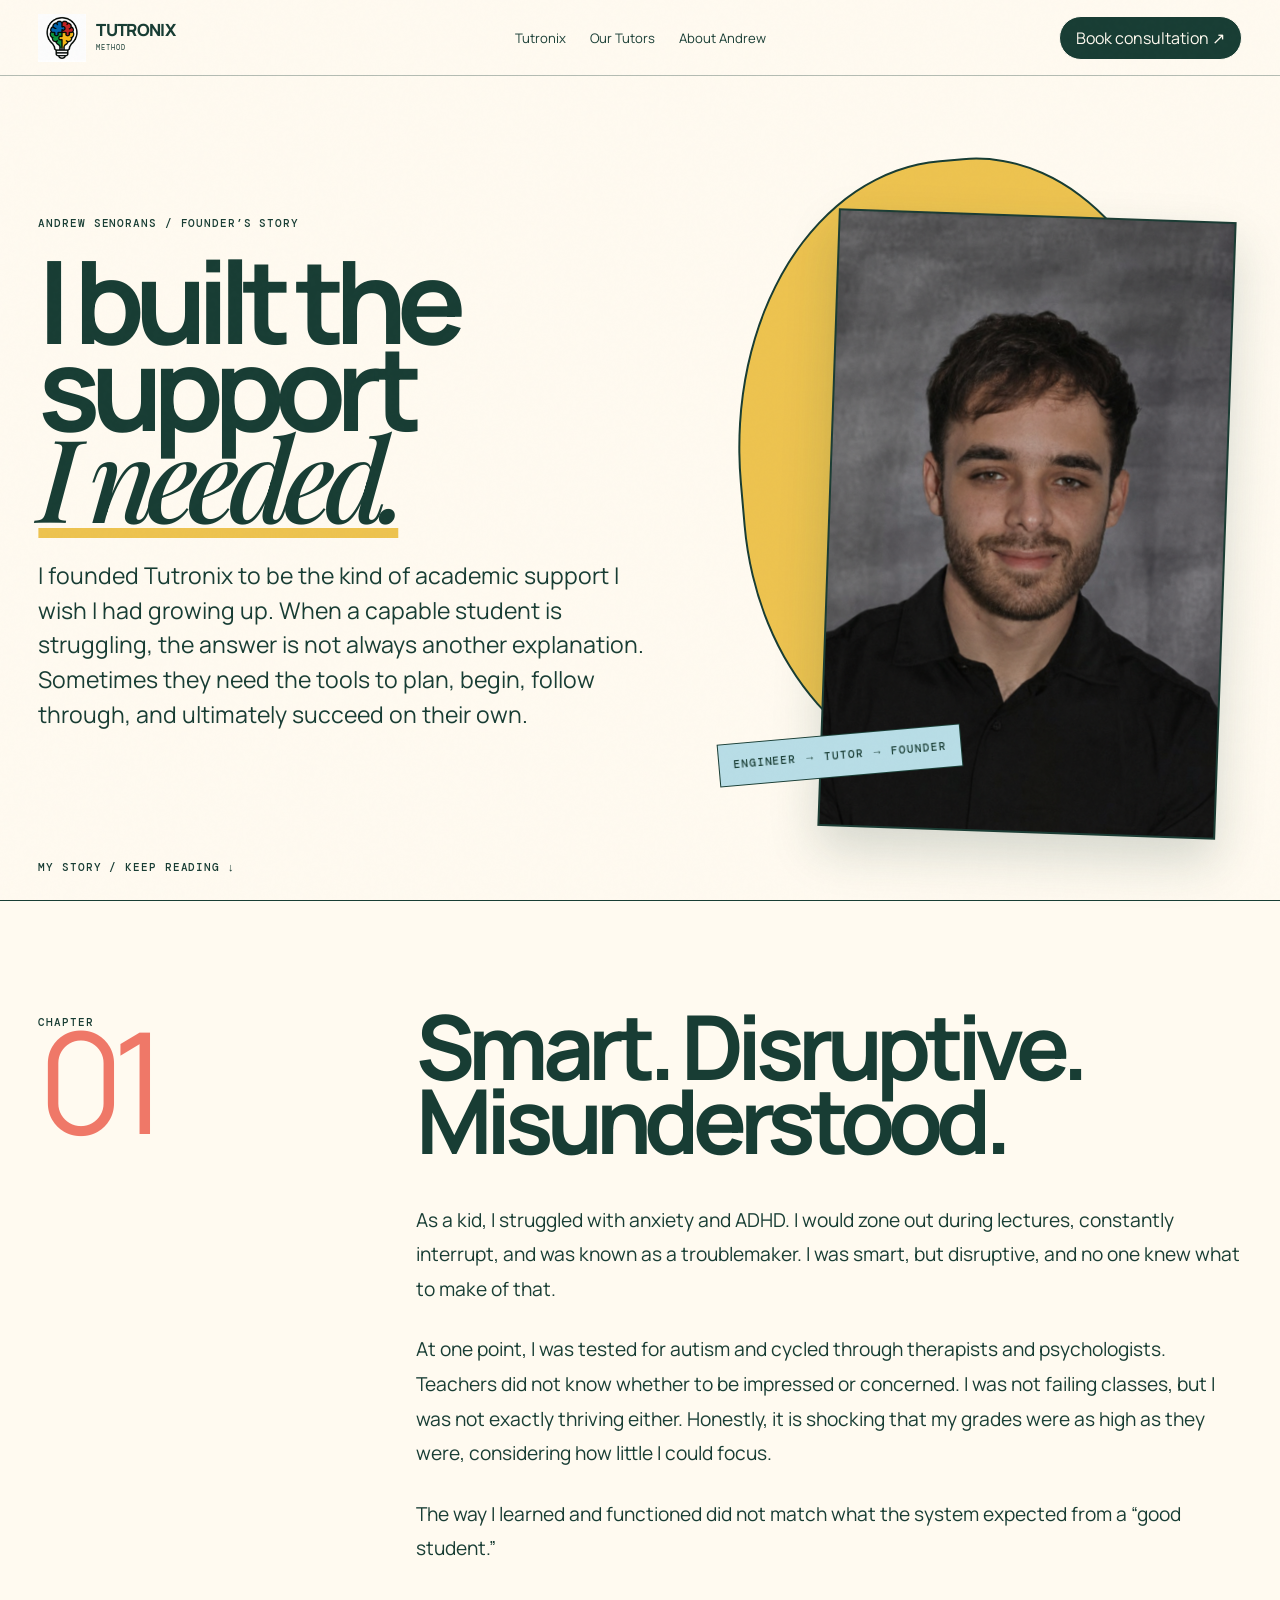
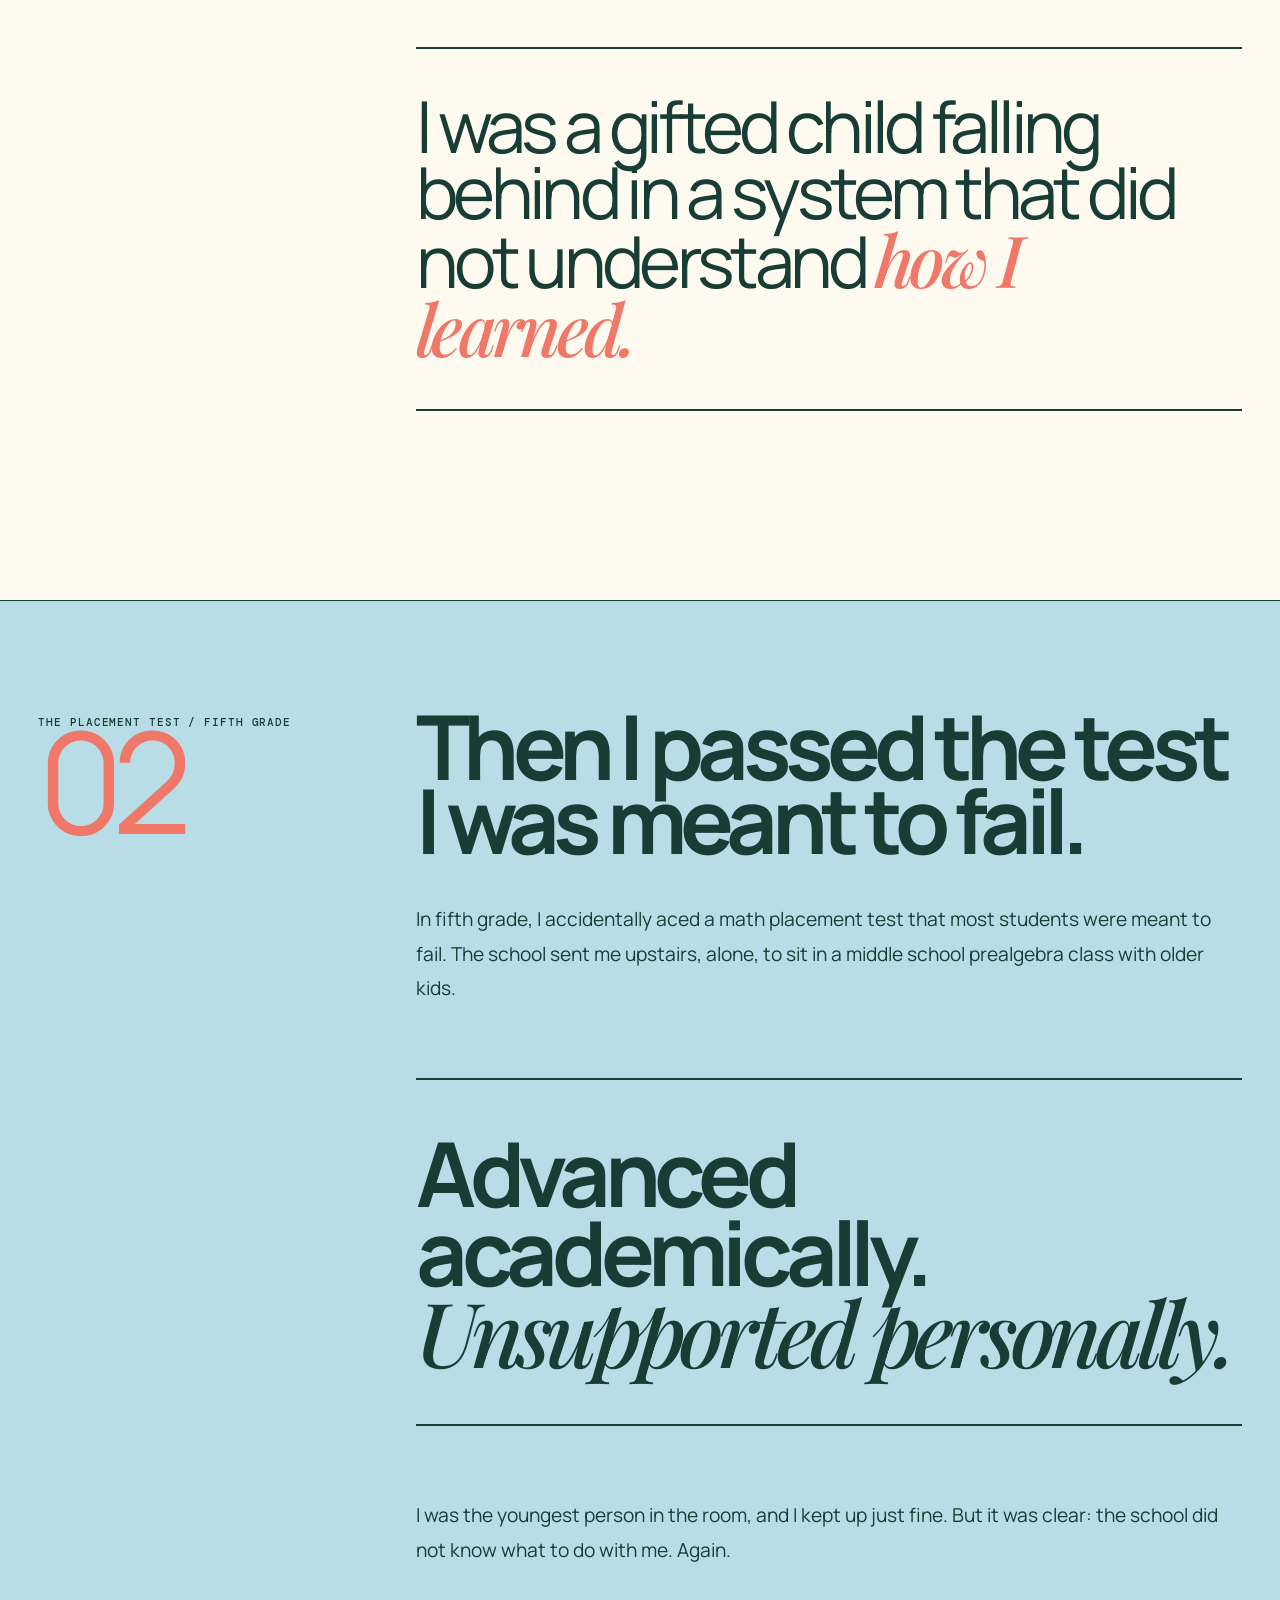
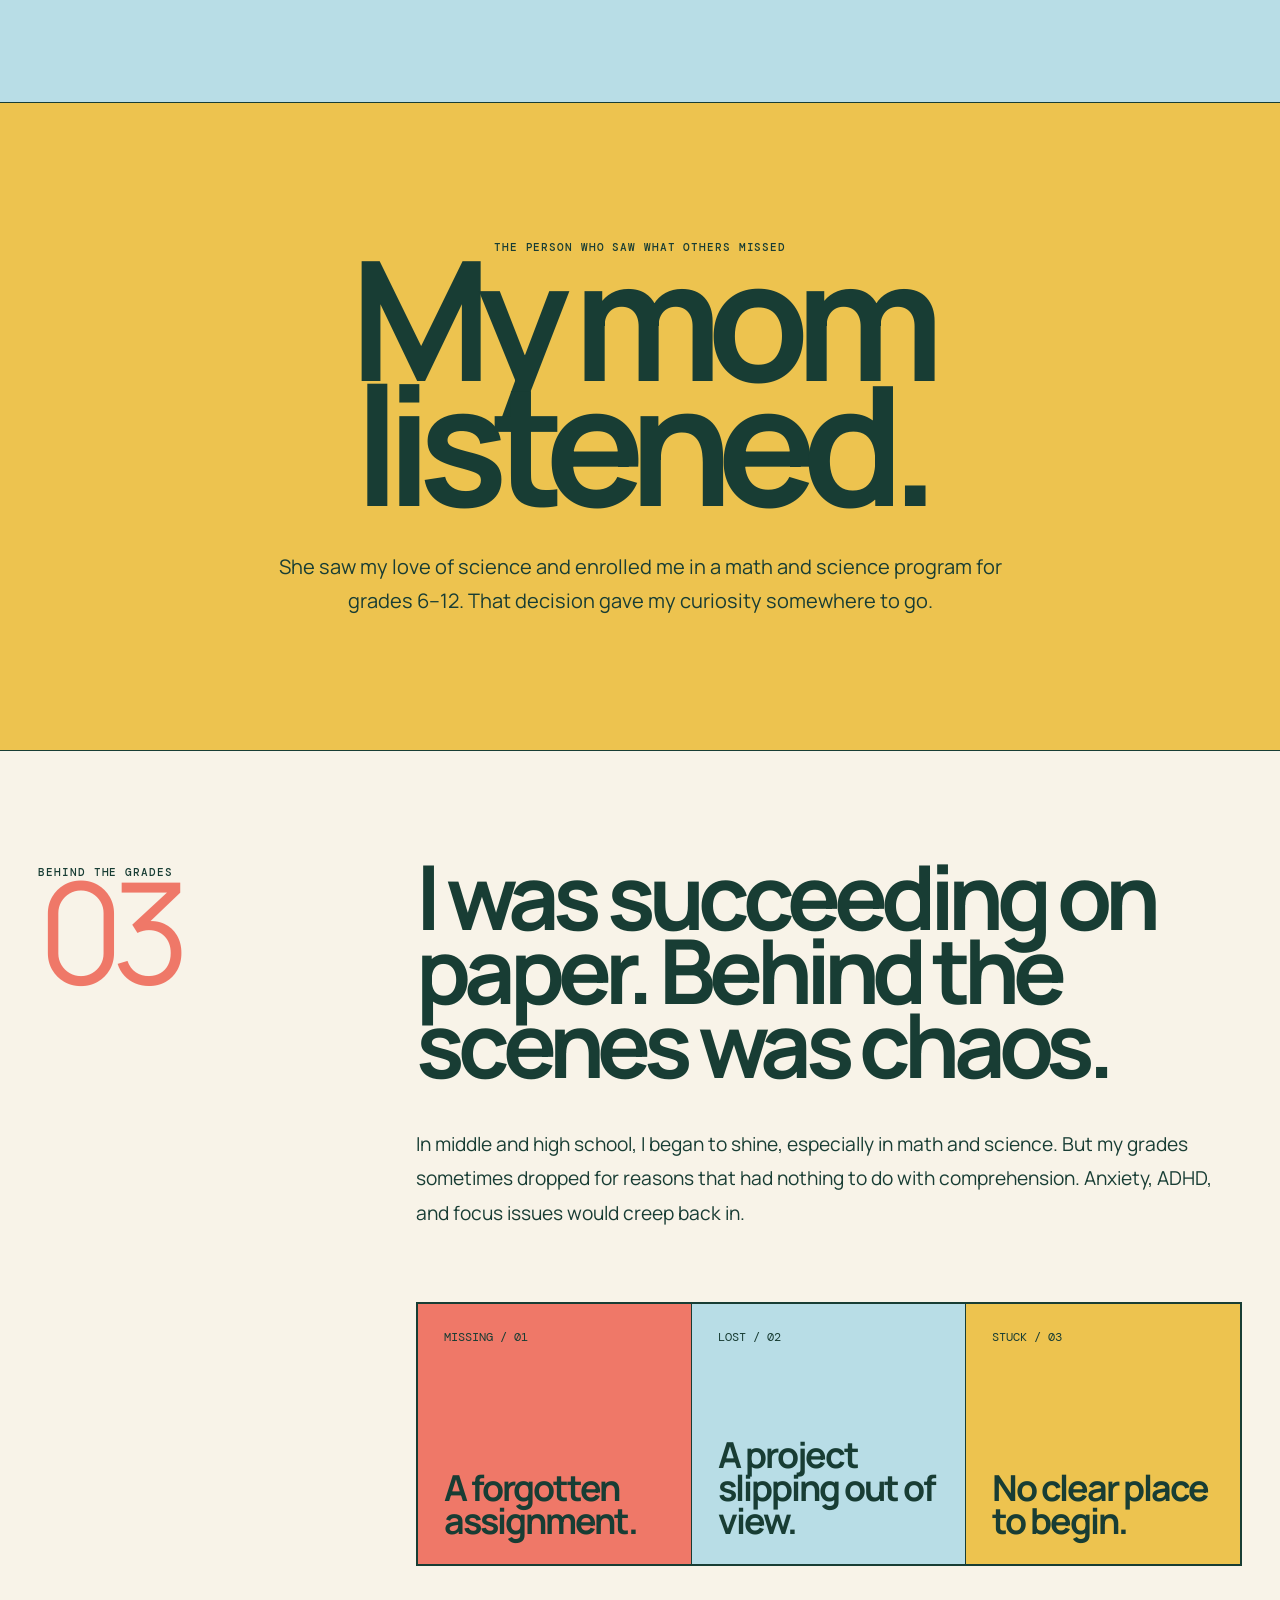
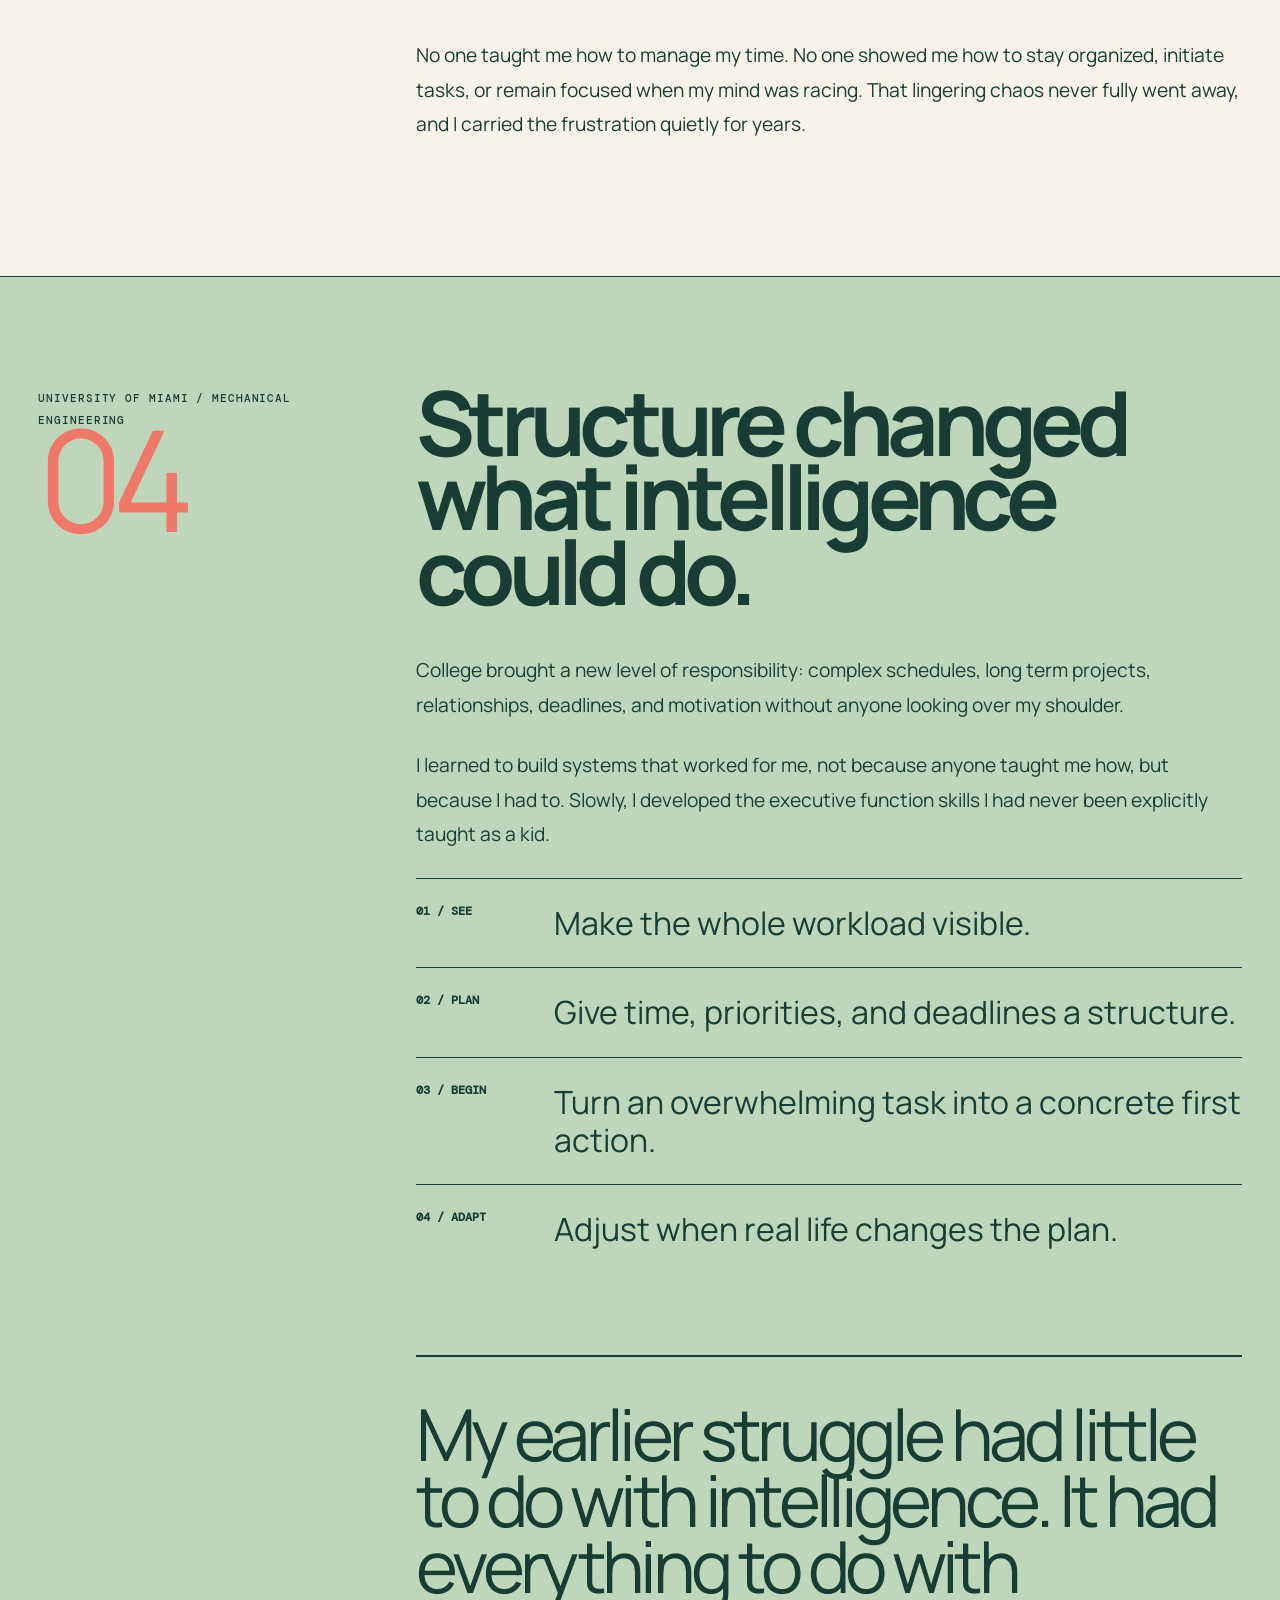
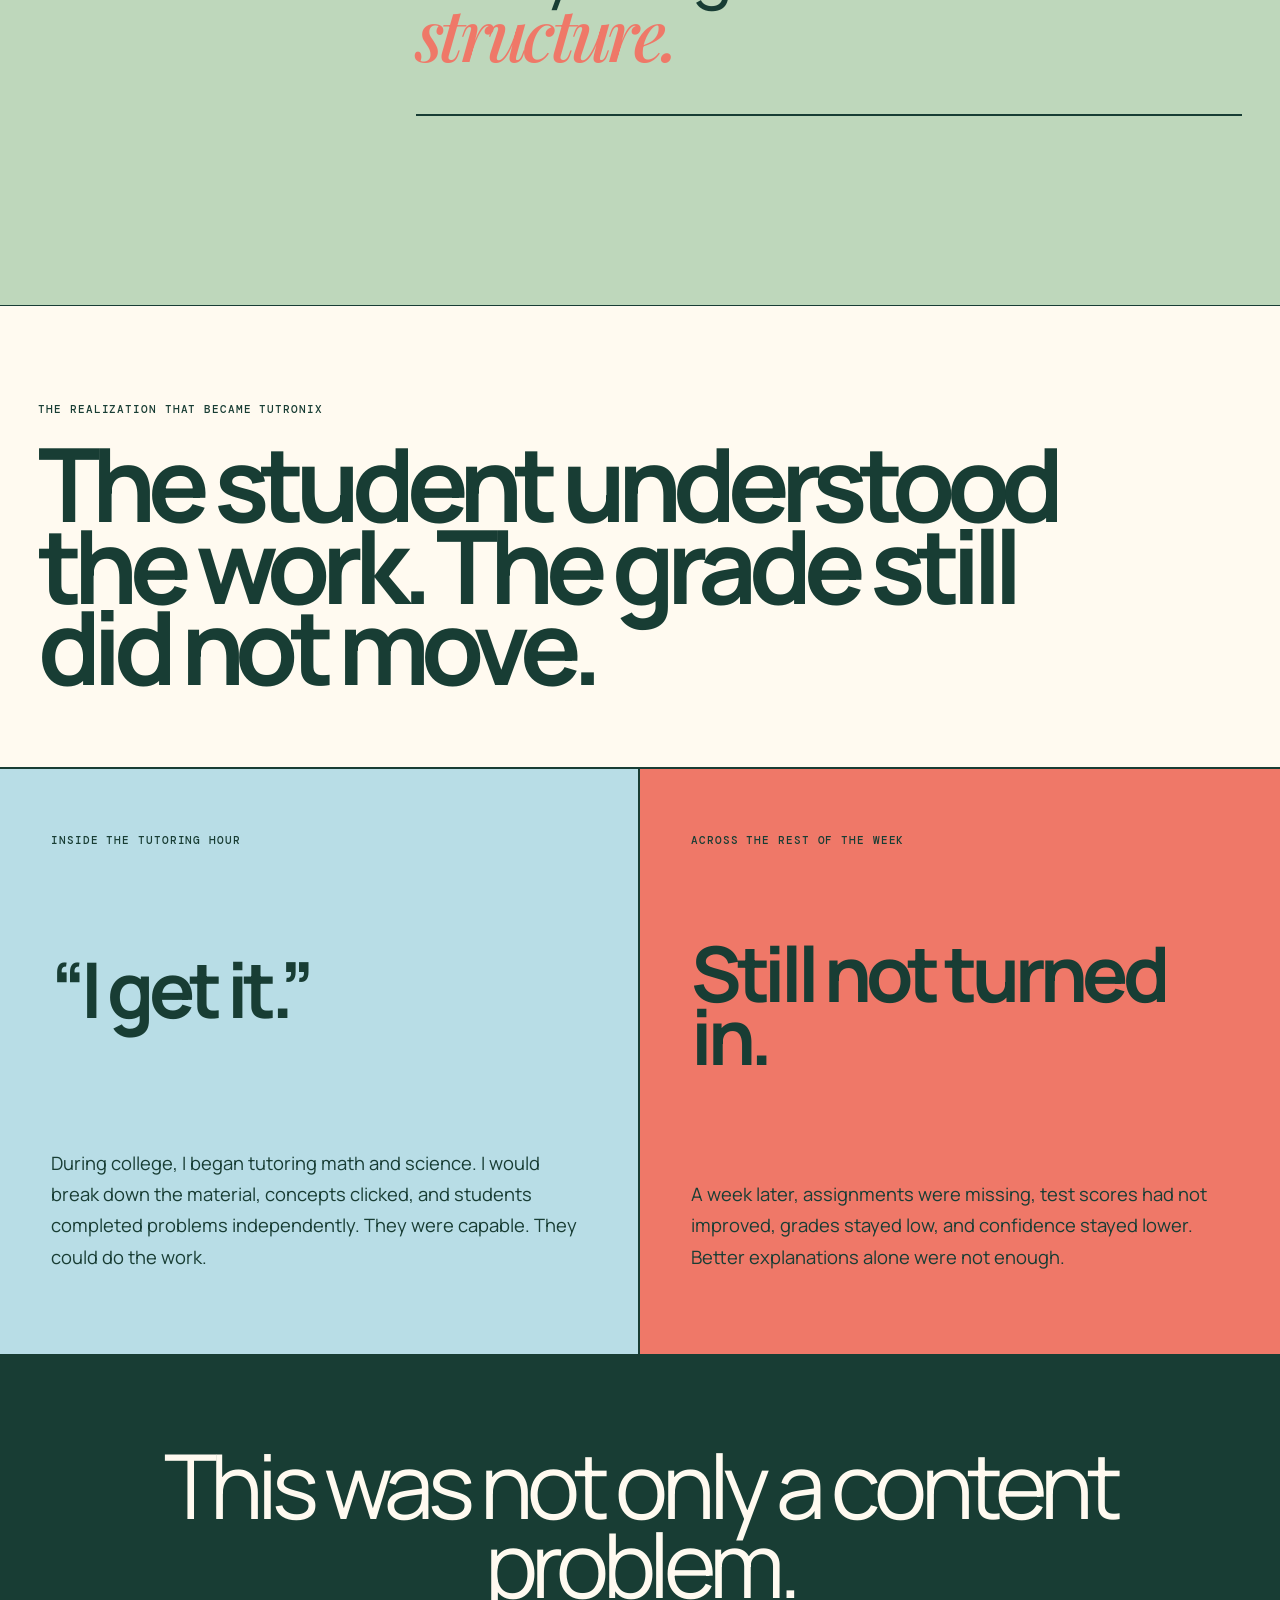
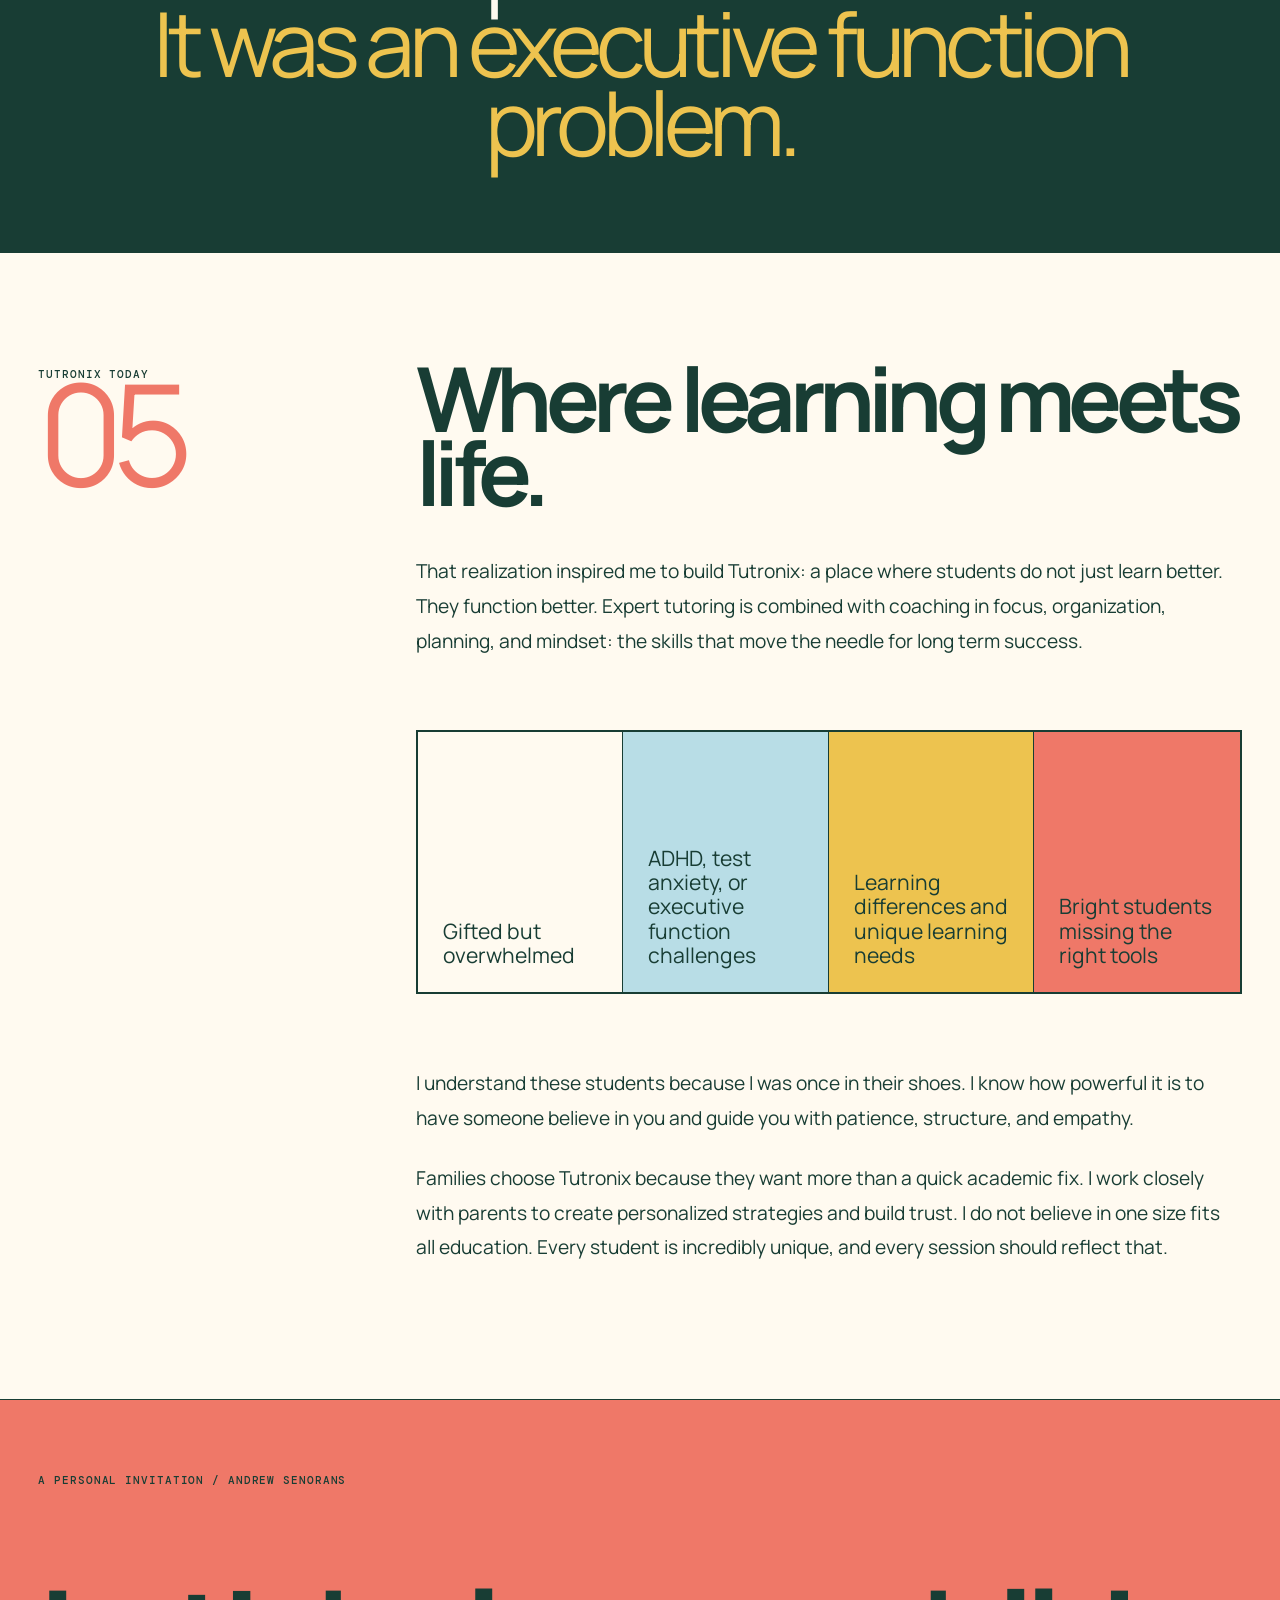
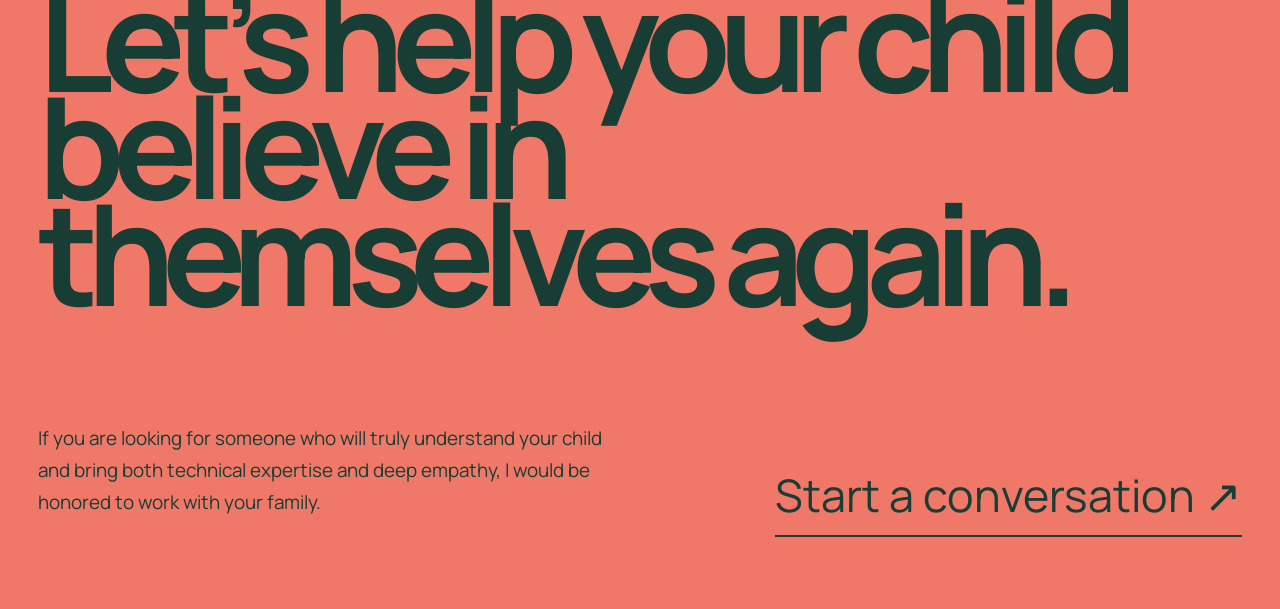
==== commit 55bfa18a: "Simplify navigation to Tutronix, Our Tutors, and About Andrew" ====
--- a/about.html
+++ b/about.html
@@ -6,7 +6,7 @@
   <meta name="description" content="Andrew Senorans founded Tutronix to combine expert tutoring with the executive function support he wished he had growing up.">
   <link rel="preconnect" href="https://fonts.googleapis.com"><link rel="preconnect" href="https://fonts.gstatic.com" crossorigin><link href="https://fonts.googleapis.com/css2?family=DM+Mono:wght@300;400;500&family=Manrope:wght@400;500;600;700;800&family=Playfair+Display:ital,wght@1,500&display=swap" rel="stylesheet">
   <style>
-    :root{--cream:#fffaf0;--paper:#f8f3e8;--ink:#183d34;--coral:#ef7868;--blue:#b8dde6;--yellow:#edc34f;--mint:#bed7bb;--line:rgba(24,61,52,.32)}*{box-sizing:border-box}html{scroll-behavior:smooth}body{margin:0;background:var(--cream);color:var(--ink);font-family:Manrope,Arial,sans-serif}body:after{content:"";position:fixed;inset:0;pointer-events:none;z-index:100;opacity:.09;background-image:url("data:image/svg+xml,%3Csvg viewBox='0 0 180 180' xmlns='http://www.w3.org/2000/svg'%3E%3Cfilter id='n'%3E%3CfeTurbulence type='fractalNoise' baseFrequency='.9' numOctaves='3' stitchTiles='stitch'/%3E%3C/filter%3E%3Crect width='100%25' height='100%25' filter='url(%23n)' opacity='.16'/%3E%3C/svg%3E")}a{color:inherit;text-decoration:none}.mono{font:500 max(.7rem,11px)/1.5 "DM Mono";letter-spacing:.08em;text-transform:uppercase}nav{height:76px;display:grid;grid-template-columns:1fr auto 1fr;align-items:center;padding:0 3vw;border-bottom:1px solid var(--line);position:absolute;width:100%;z-index:20}.brand{font-weight:800;font-size:1.05rem;letter-spacing:-.04em;display:flex;align-items:center;gap:10px}.brand img{width:48px;height:48px;object-fit:contain;mix-blend-mode:multiply}.brand-word{line-height:.84}.brand small{font:400 .46rem "DM Mono";display:block;letter-spacing:.12em;margin-top:5px}.nav-back{font-size:.82rem}.nav-cta{justify-self:end;border:1px solid;border-radius:100px;padding:10px 16px;background:var(--ink);color:var(--cream)}
+    :root{--cream:#fffaf0;--paper:#f8f3e8;--ink:#183d34;--coral:#ef7868;--blue:#b8dde6;--yellow:#edc34f;--mint:#bed7bb;--line:rgba(24,61,52,.32)}*{box-sizing:border-box}html{scroll-behavior:smooth}body{margin:0;background:var(--cream);color:var(--ink);font-family:Manrope,Arial,sans-serif}body:after{content:"";position:fixed;inset:0;pointer-events:none;z-index:100;opacity:.09;background-image:url("data:image/svg+xml,%3Csvg viewBox='0 0 180 180' xmlns='http://www.w3.org/2000/svg'%3E%3Cfilter id='n'%3E%3CfeTurbulence type='fractalNoise' baseFrequency='.9' numOctaves='3' stitchTiles='stitch'/%3E%3C/filter%3E%3Crect width='100%25' height='100%25' filter='url(%23n)' opacity='.16'/%3E%3C/svg%3E")}a{color:inherit;text-decoration:none}.mono{font:500 max(.7rem,11px)/1.5 "DM Mono";letter-spacing:.08em;text-transform:uppercase}nav{height:76px;display:grid;grid-template-columns:1fr auto 1fr;align-items:center;padding:0 3vw;border-bottom:1px solid var(--line);position:absolute;width:100%;z-index:20}.brand{font-weight:800;font-size:1.05rem;letter-spacing:-.04em;display:flex;align-items:center;gap:10px}.brand img{width:48px;height:48px;object-fit:contain;mix-blend-mode:multiply}.brand-word{line-height:.84}.brand small{font:400 .46rem "DM Mono";display:block;letter-spacing:.12em;margin-top:5px}.nav-back{display:flex;gap:24px;font-size:.82rem}.nav-cta{justify-self:end;border:1px solid;border-radius:100px;padding:10px 16px;background:var(--ink);color:var(--cream)}
     .hero{min-height:100svh;padding:115px 3vw 4vw;display:grid;grid-template-columns:1.08fr .92fr;gap:5vw;align-items:center;position:relative}.hero h1{font-size:clamp(4.8rem,9vw,10rem);letter-spacing:-.085em;line-height:.76;margin:25px 0 35px}.hero h1 em{font-family:"Playfair Display";font-weight:500;color:var(--coral)}.hero-lead{font-size:clamp(1.15rem,1.8vw,1.65rem);line-height:1.5;max-width:720px}.hero-photo{position:relative;height:78vh;max-height:760px}.hero-photo:before{content:"";position:absolute;width:86%;height:86%;left:4%;top:4%;background:var(--yellow);border:2px solid;border-radius:50% 45% 52% 43%;transform:rotate(-5deg)}.hero-photo img{position:absolute;width:76%;height:88%;right:3%;bottom:0;object-fit:cover;object-position:center 28%;border:2px solid;box-shadow:0 22px 46px rgba(24,61,52,.18);transform:rotate(2deg) translateZ(0);backface-visibility:hidden;outline:1px solid transparent;filter:saturate(.88)}.photo-note{position:absolute;z-index:2;left:0;bottom:8%;background:var(--blue);border:1px solid;padding:12px 14px;transform:rotate(-5deg)}.scroll-note{position:absolute;bottom:24px;left:3vw}
     .chapter{padding:12vh 3vw;border-top:1px solid}.chapter-grid{display:grid;grid-template-columns:.5fr 1.5fr;gap:8vw}.chapter-mark{position:sticky;top:30px;align-self:start}.chapter-number{font-size:clamp(5rem,11vw,11rem);line-height:.7;letter-spacing:-.09em;color:var(--coral);display:block}.prose{max-width:900px}.prose h2{font-size:clamp(3.5rem,7vw,7.5rem);line-height:.83;letter-spacing:-.075em;margin:0 0 45px}.prose p{font-size:clamp(1.05rem,1.5vw,1.3rem);line-height:1.8;margin:0 0 26px}.pull{font-size:clamp(2.6rem,5.6vw,6rem);line-height:.92;letter-spacing:-.065em;margin:9vh 0;padding:5vh 0;border-top:2px solid;border-bottom:2px solid}.pull em{font-family:"Playfair Display";font-weight:500;color:var(--coral)}
     .placement{background:var(--blue)}.placement-truth{margin:8vh 0;padding:6vh 0;border-top:2px solid;border-bottom:2px solid;font-size:clamp(3.2rem,7vw,7.5rem);line-height:.88;letter-spacing:-.07em;font-weight:700}.placement-truth em{display:block;font-family:"Playfair Display";font-weight:500;color:var(--ink)}.mother{background:var(--yellow);min-height:72vh;display:grid;place-items:center;text-align:center;padding:10vh 5vw;border-top:1px solid}.mother h2{font-size:clamp(5rem,13vw,14rem);line-height:.75;letter-spacing:-.09em;margin:0}.mother p{font-size:1.25rem;max-width:760px;line-height:1.7;margin:45px auto 0}
@@ -22,7 +22,7 @@
   </style>
 </head>
 <body>
-  <nav><a href="index.html" class="brand" aria-label="Tutronix Method home"><img src="tutronix-logo.png" alt=""><span class="brand-word">TUTRONIX<small>METHOD</small></span></a><a class="nav-back" href="index.html">←︎ Back to the method</a><a class="nav-cta" href="index.html#consultation">Book consultation ↗︎</a></nav>
+  <nav><a href="index.html" class="brand" aria-label="Tutronix Method home"><img src="tutronix-logo.png" alt=""><span class="brand-word">TUTRONIX<small>METHOD</small></span></a><div class="nav-back"><a href="index.html">Tutronix</a><a href="experts.html">Our Tutors</a><a href="about.html">About Andrew</a></div><a class="nav-cta" href="index.html#consultation">Book consultation ↗︎</a></nav>
   <main>
     <section class="hero"><div><span class="mono">Andrew Senorans / Founder’s story</span><h1>I built the support <em>I needed.</em></h1><p class="hero-lead">I founded Tutronix to be the kind of academic support I wish I had growing up. When a capable student is struggling, the answer is not always another explanation. Sometimes they need the tools to plan, begin, follow through, and ultimately succeed on their own.</p></div><div class="hero-photo"><img src="andrew-portrait-new.png" alt="Andrew Senorans, founder of Tutronix Method"><span class="photo-note mono">Engineer →︎ Tutor →︎ Founder</span></div><span class="scroll-note mono">My story / Keep reading ↓︎</span></section>
     <section class="chapter"><div class="chapter-grid"><aside class="chapter-mark"><span class="mono">Chapter</span><span class="chapter-number">01</span></aside><div class="prose reveal"><h2>Smart. Disruptive. Misunderstood.</h2><p>As a kid, I struggled with anxiety and ADHD. I would zone out during lectures, constantly interrupt, and was known as a troublemaker. I was smart, but disruptive, and no one knew what to make of that.</p><p>At one point, I was tested for autism and cycled through therapists and psychologists. Teachers did not know whether to be impressed or concerned. I was not failing classes, but I was not exactly thriving either. Honestly, it is shocking that my grades were as high as they were, considering how little I could focus.</p><p>The way I learned and functioned did not match what the system expected from a “good student.”</p><blockquote class="pull">I was a gifted child falling behind in a system that did not understand <em>how I learned.</em></blockquote></div></div></section>
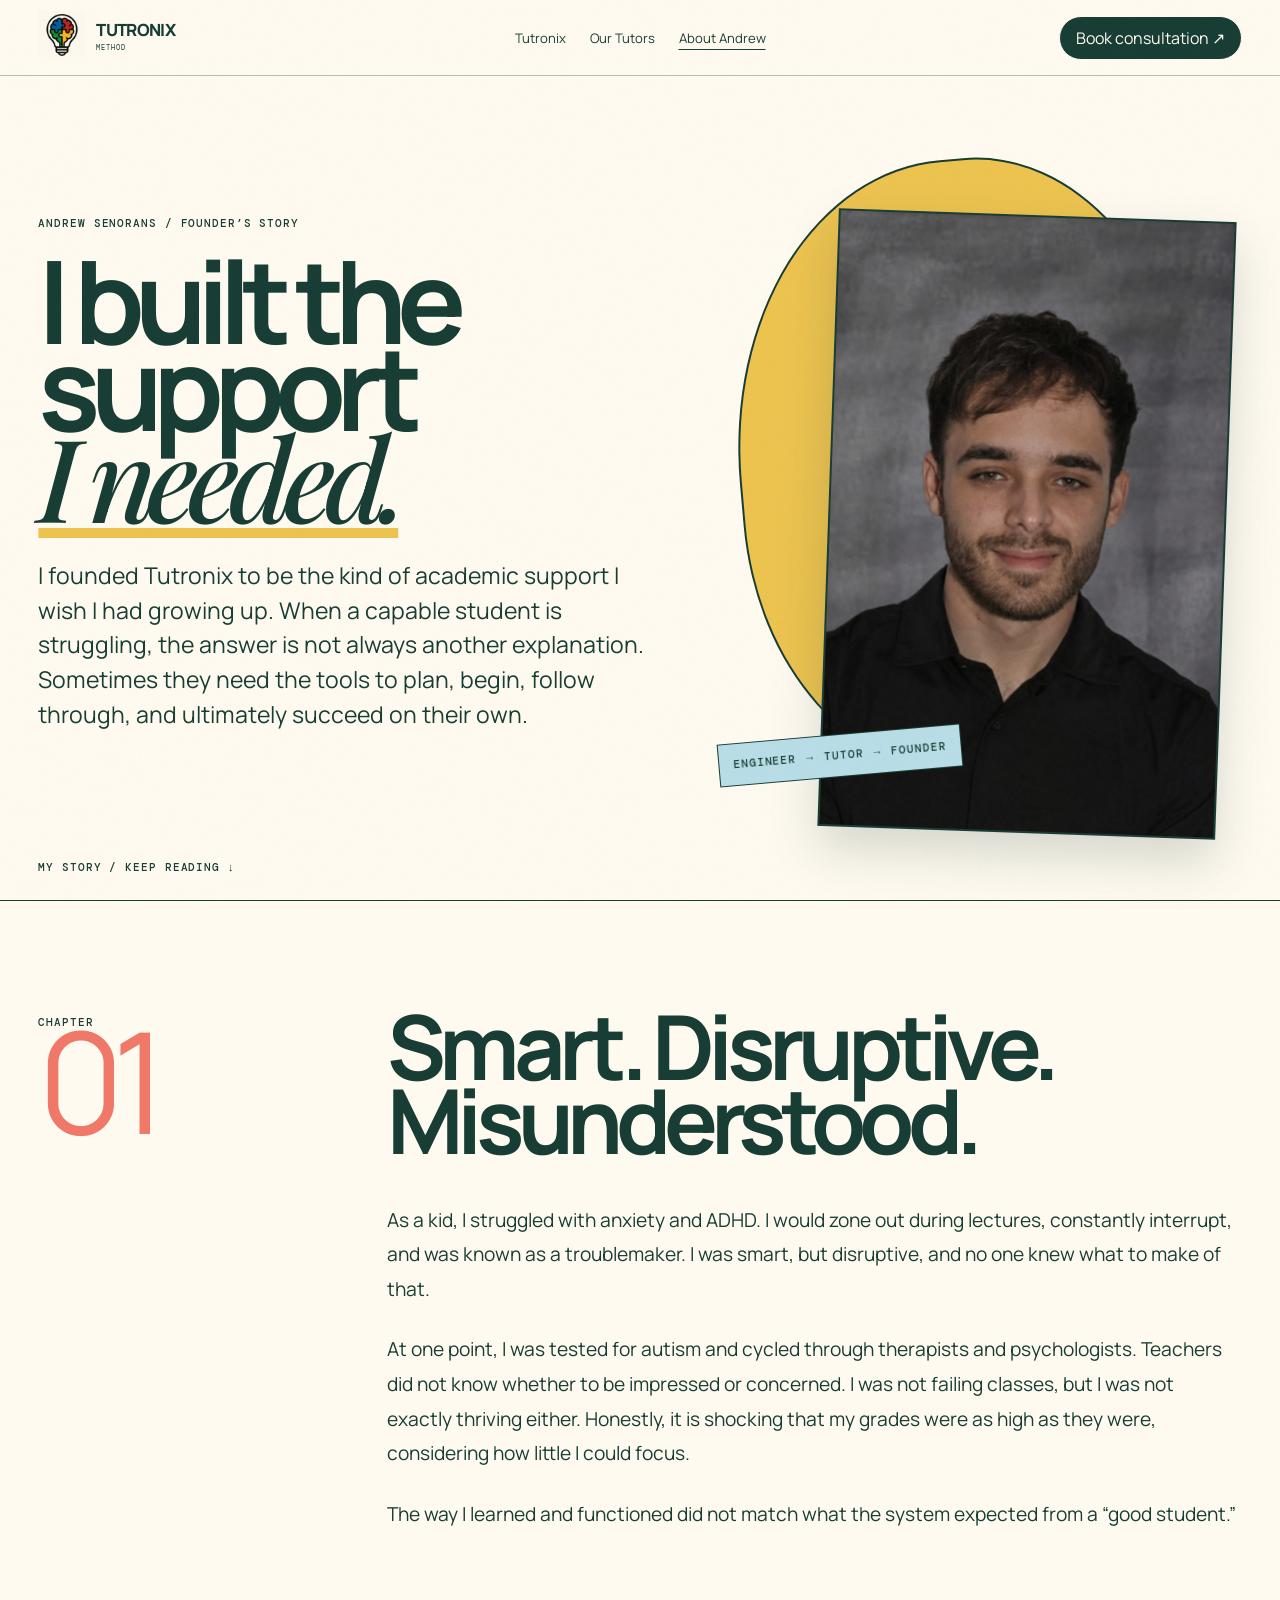
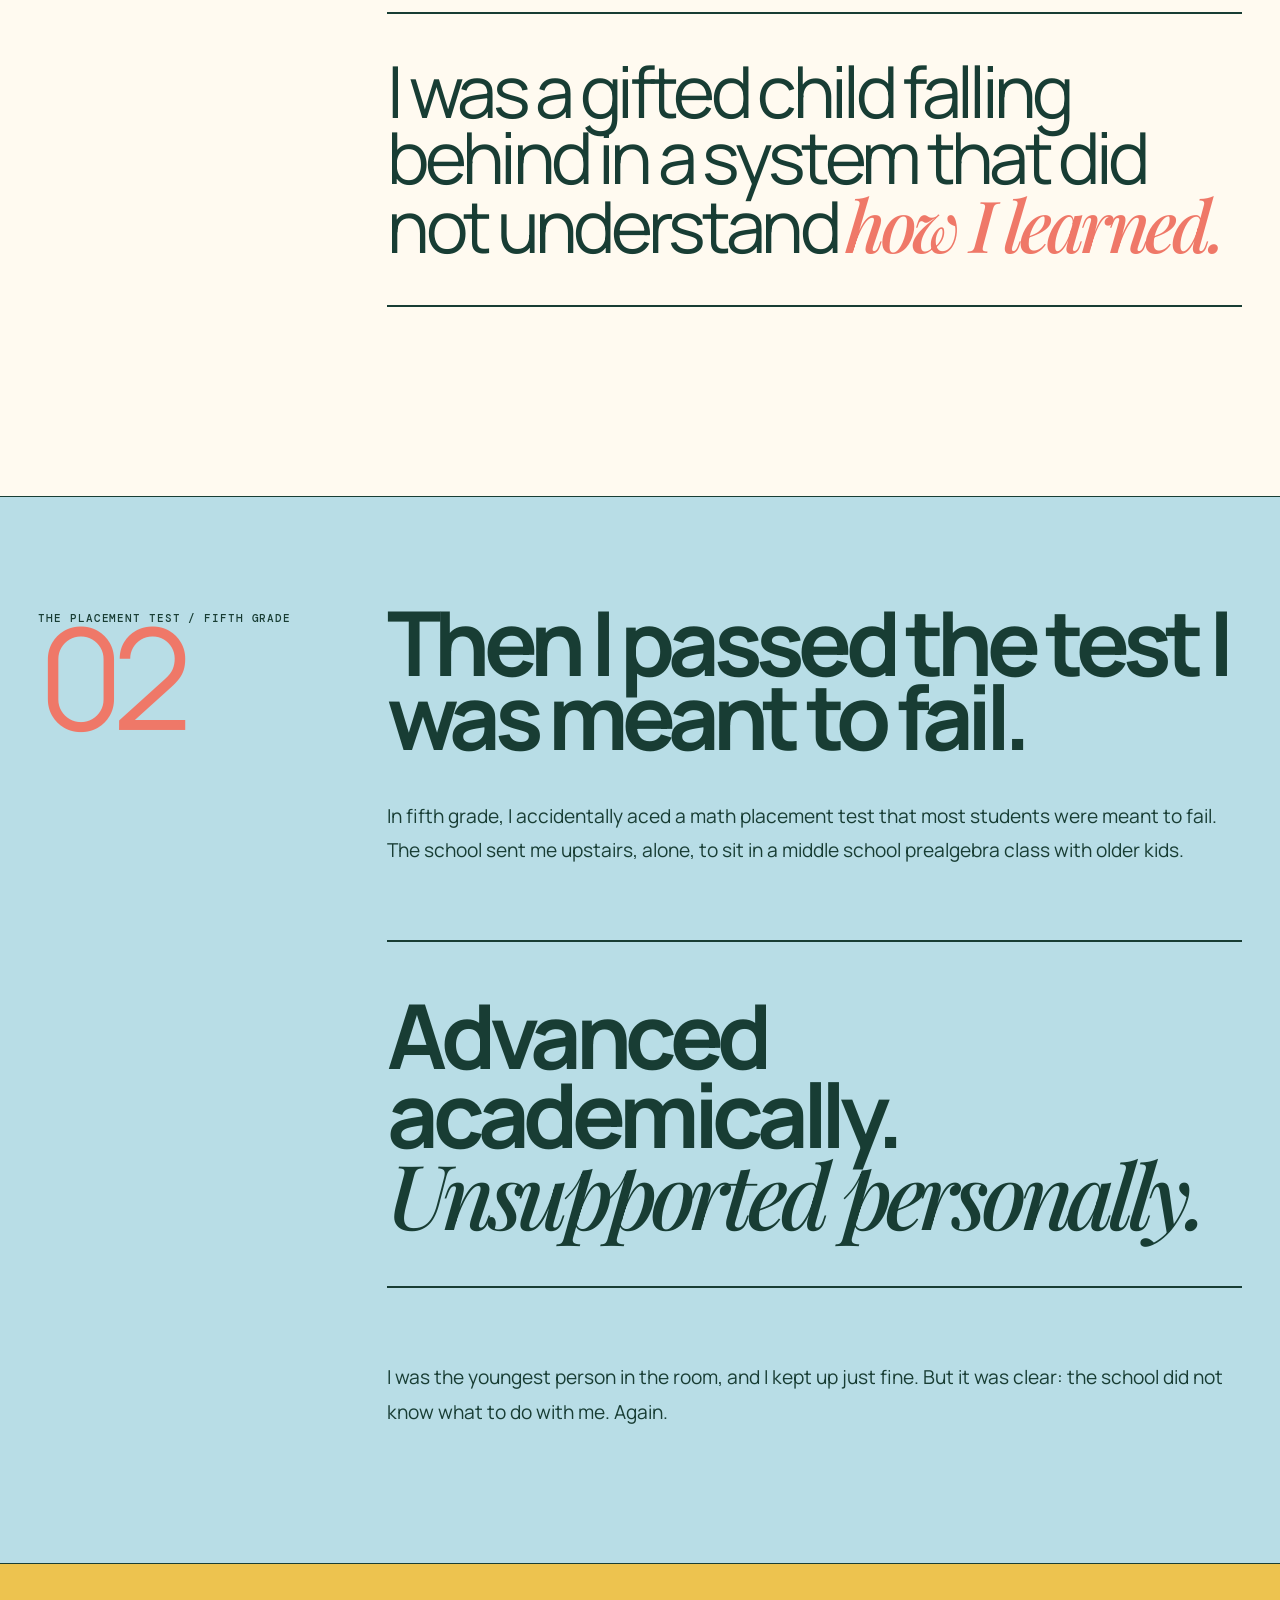
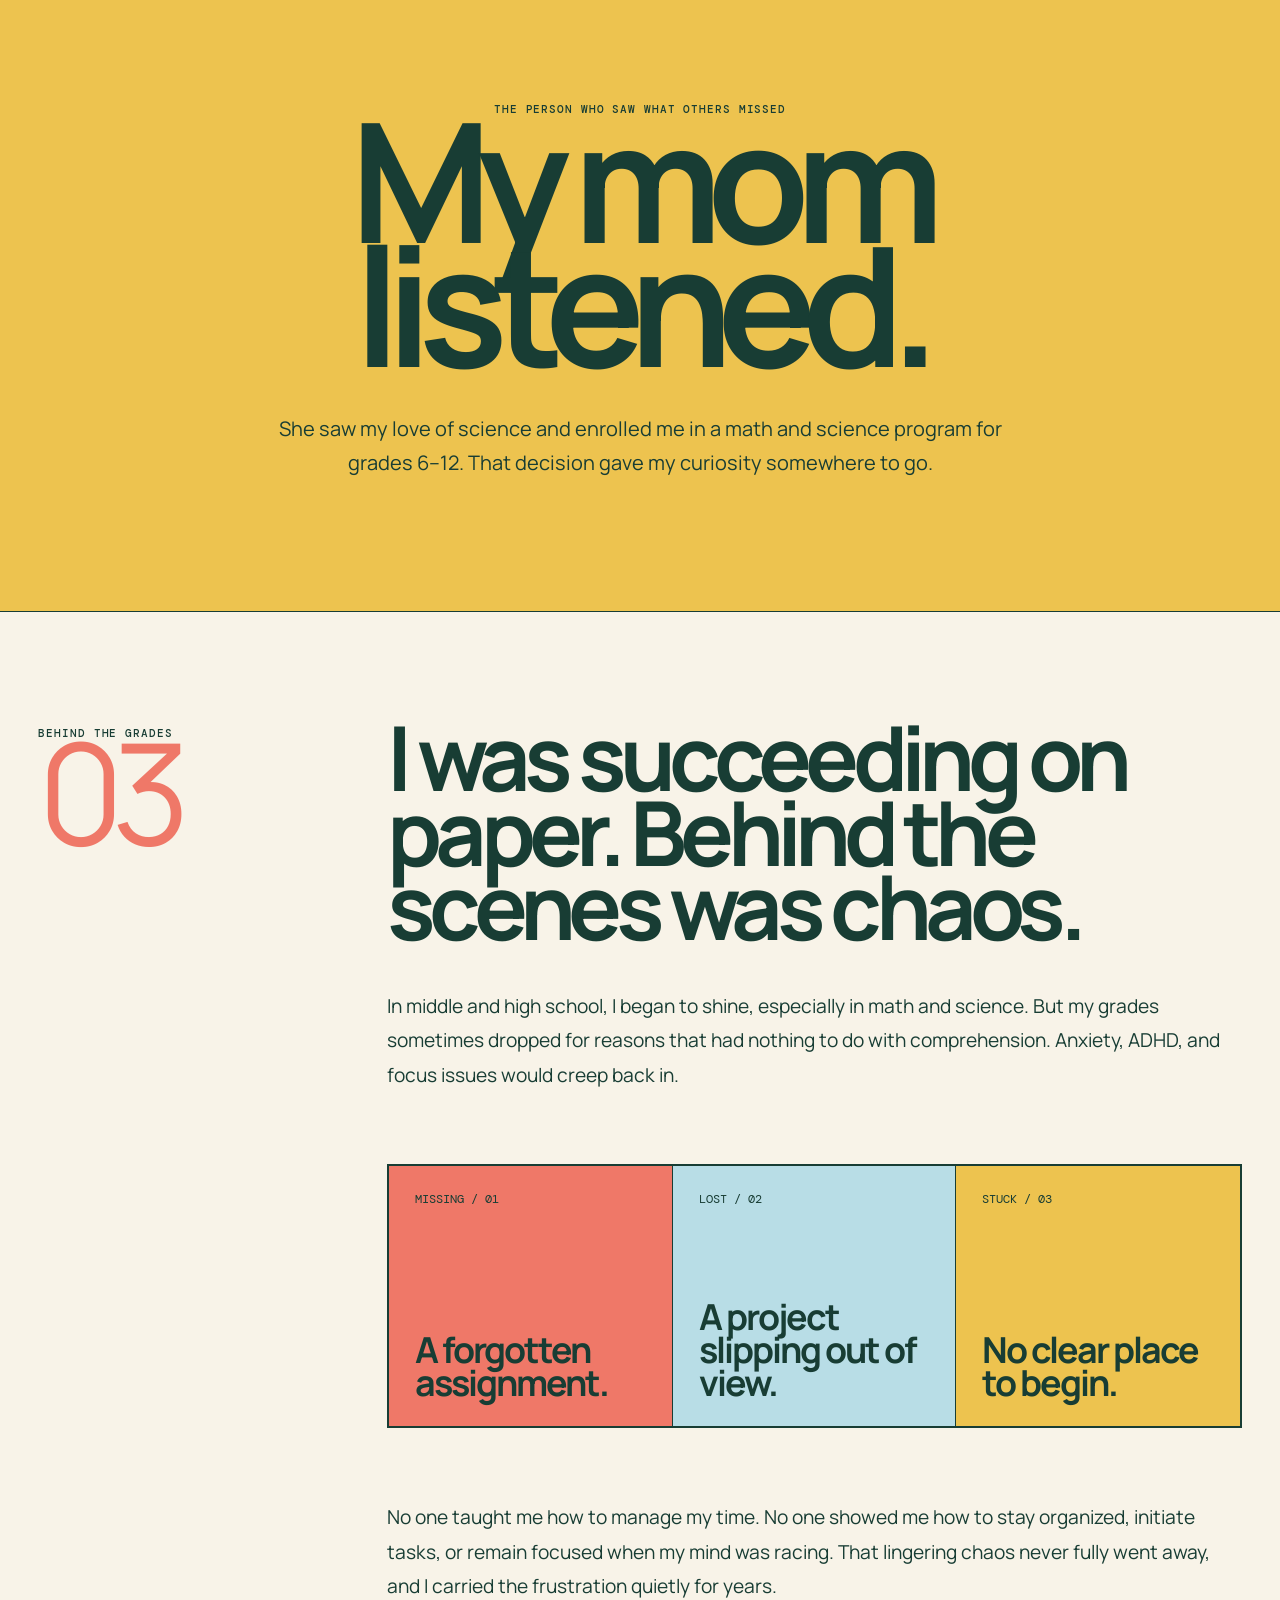
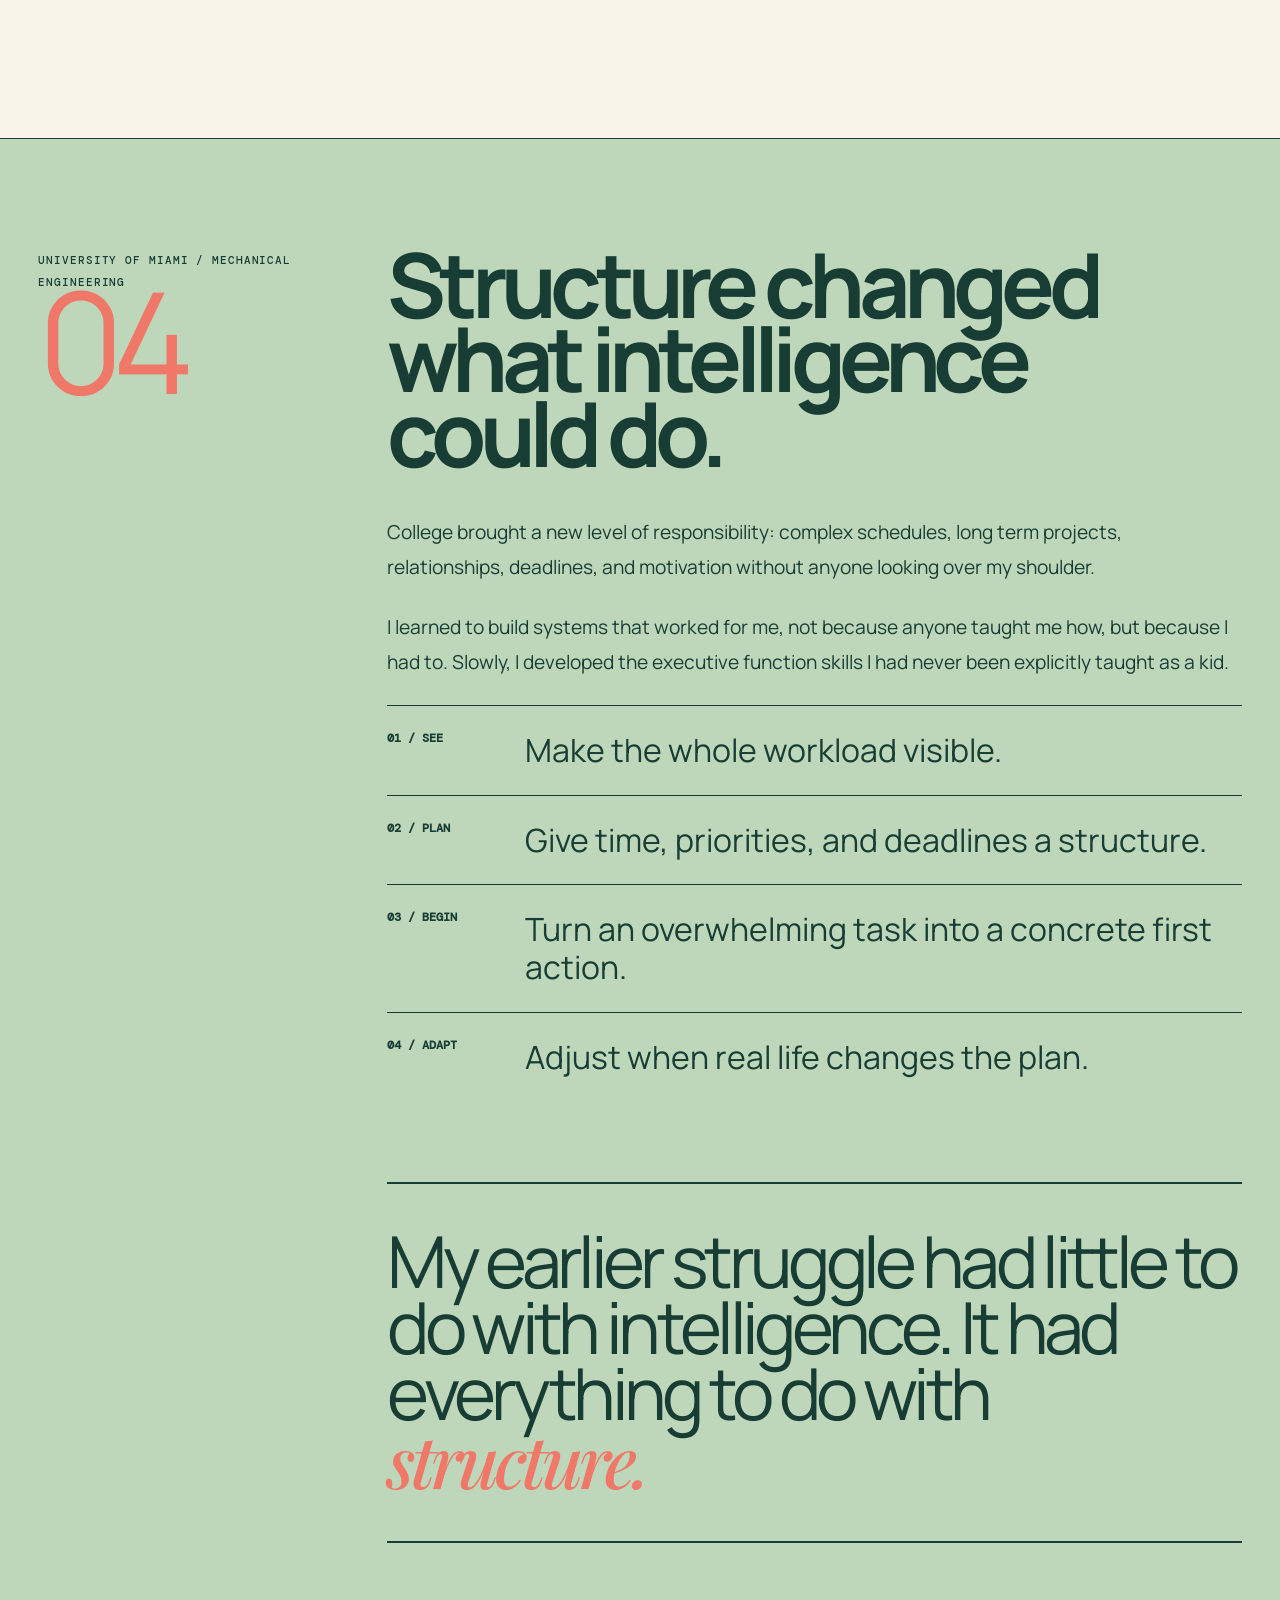
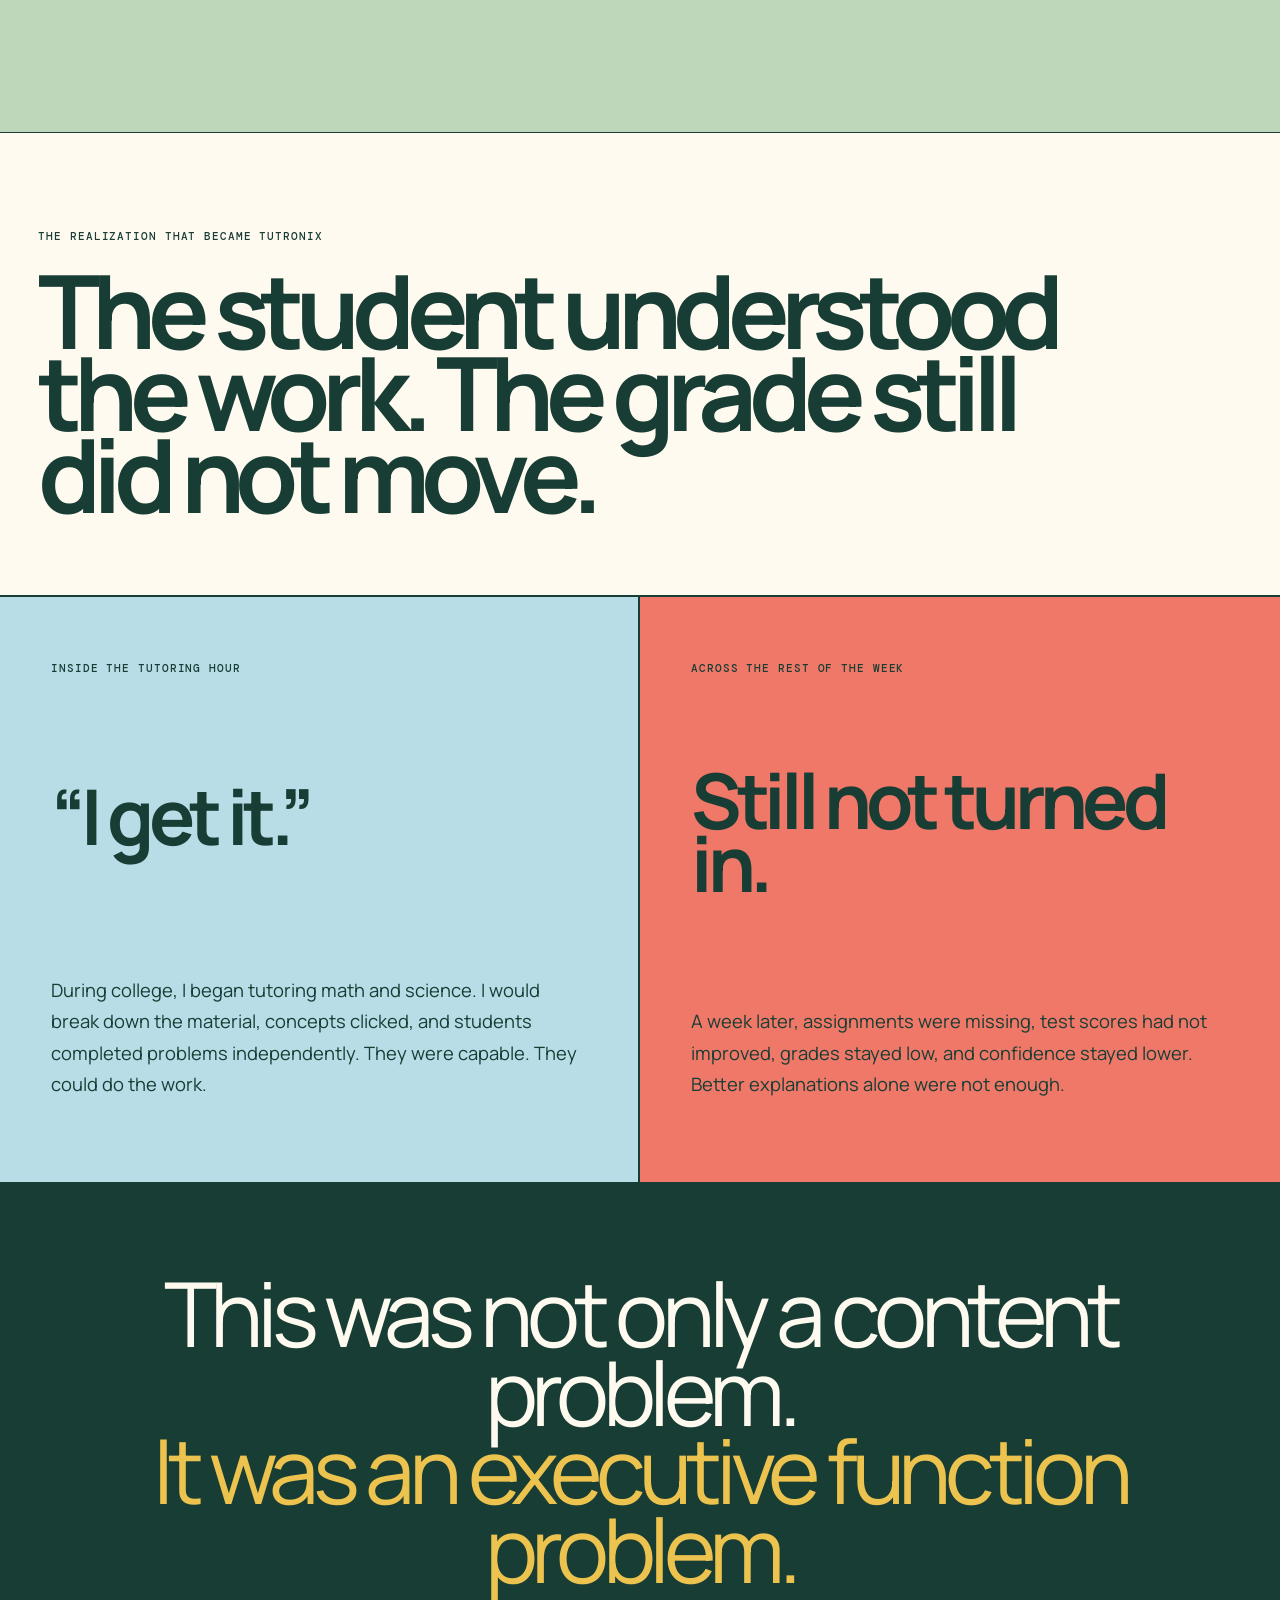
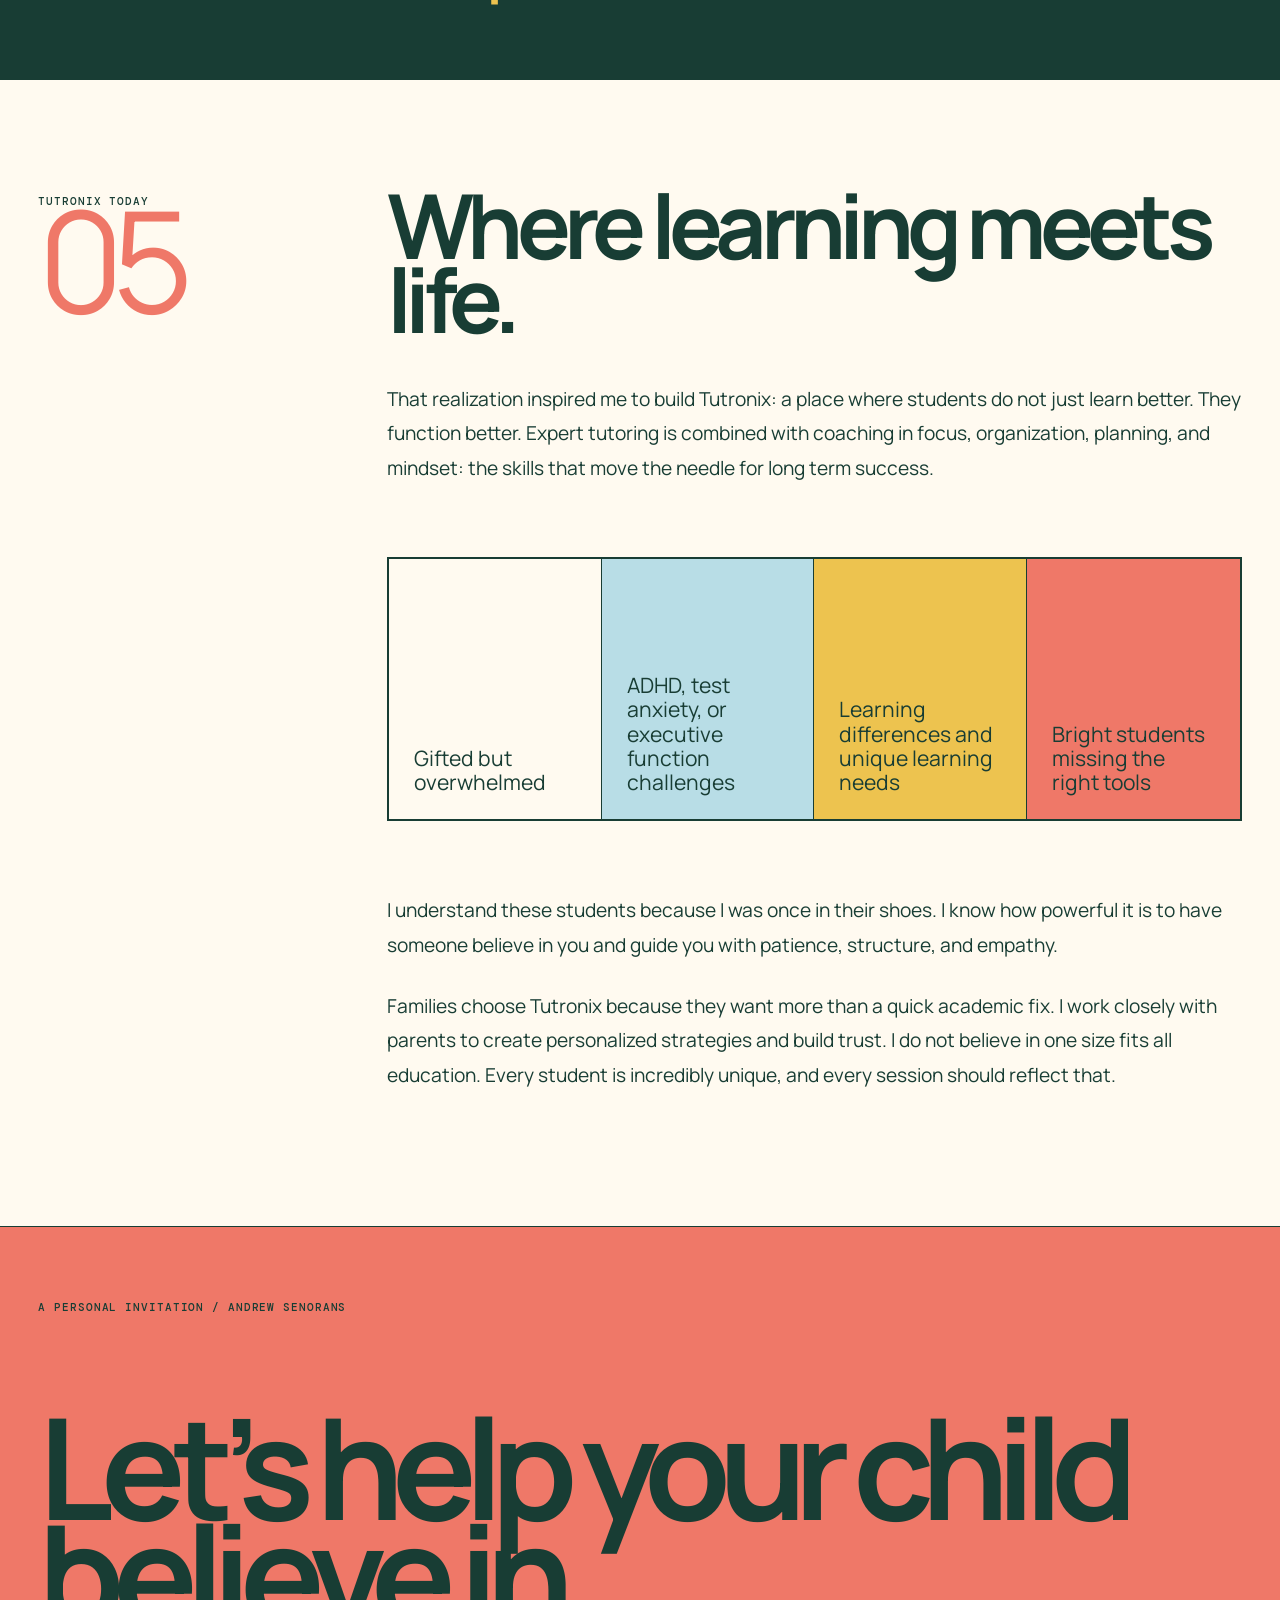
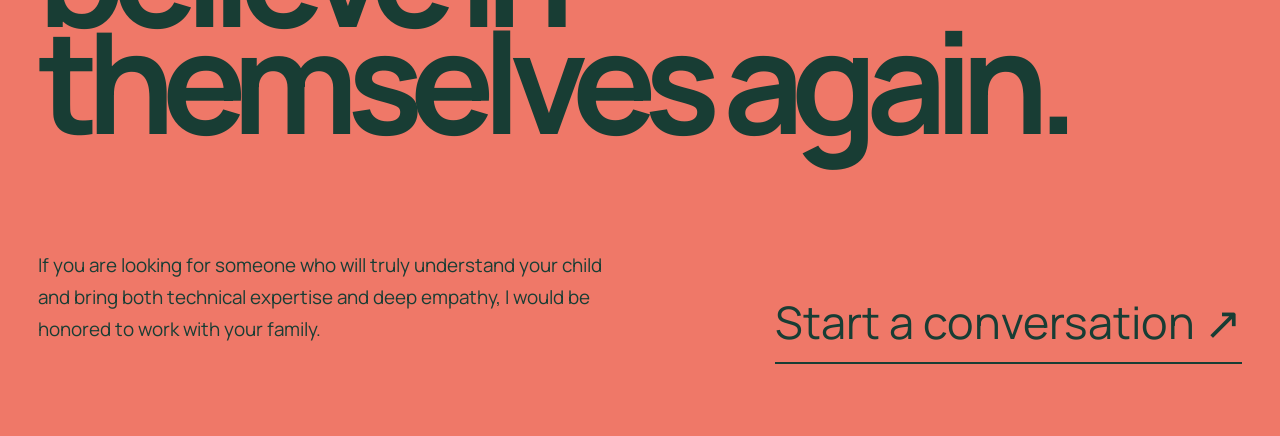
==== commit 27ede66c: "Fix ultrawide orbit proportions and improve responsive layouts across the site" ====
--- a/about.html
+++ b/about.html
@@ -20,9 +20,10 @@
       .chapter{padding:72px 12px}.chapter-grid{gap:28px}.chapter-number{font-size:4.5rem}.prose h2{font-size:clamp(3.2rem,14vw,4rem);line-height:.86;margin-bottom:32px}.prose p{font-size:1rem;line-height:1.7;margin-bottom:22px}.pull{font-size:clamp(2.5rem,11.5vw,3.25rem);line-height:.96;margin:55px 0;padding:36px 0}.placement-truth{font-size:clamp(2.8rem,12vw,3.5rem);margin:50px 0;padding:38px 0}.mother{min-height:58vh;padding:75px 12px}.mother h2{font-size:clamp(4.5rem,20vw,5.8rem)}.mother p{font-size:1.05rem;margin-top:32px}.chaos-board,.student-list{margin:48px 0}.chaos-card{min-height:190px;padding:22px}.student-list div{min-height:145px;padding:20px}.system-line{grid-template-columns:1fr;gap:10px;padding:22px 0}.system-line span{font-size:1.45rem}.realize-head{padding:72px 12px 45px}.realize-head h2{font-size:clamp(3.5rem,15vw,4.25rem)}.split article{min-height:480px;padding:58px 12px}.split h3{font-size:3.5rem}.split p{font-size:1rem}.equation{padding:72px 12px}.equation p{font-size:3.35rem}.final{min-height:72svh;padding:55px 12px}.final h2{font-size:clamp(4rem,17vw,5rem);margin:42px 0}.final p{font-size:1rem}.final a{font-size:1.65rem}
     }
   </style>
+<link rel="stylesheet" href="assets/responsive.css">
 </head>
-<body>
-  <nav><a href="index.html" class="brand" aria-label="Tutronix Method home"><img src="tutronix-logo.png" alt=""><span class="brand-word">TUTRONIX<small>METHOD</small></span></a><div class="nav-back"><a href="index.html">Tutronix</a><a href="experts.html">Our Tutors</a><a href="about.html">About Andrew</a></div><a class="nav-cta" href="index.html#consultation">Book consultation ↗︎</a></nav>
+<body class="page-about">
+  <nav class="site-nav" aria-label="Main"><a href="index.html" class="brand" aria-label="Tutronix Method home"><picture><source srcset="assets/tutors/tutronix-logo.webp" type="image/webp"><img src="assets/tutors/tutronix-logo.png" alt="" width="48" height="48"></picture><span class="brand-word">TUTRONIX<small>METHOD</small></span></a><div class="nav-mid" id="site-menu"><a href="index.html">Tutronix</a><a href="experts.html">Our Tutors</a><a href="about.html">About Andrew</a></div><div class="nav-actions"><a class="nav-cta" href="index.html#consultation"><span class="cta-long">Book consultation</span><span class="cta-short">Book</span> ↗︎</a><button class="nav-toggle" type="button" aria-expanded="false" aria-controls="site-menu" aria-label="Open menu"><span></span></button></div></nav>
   <main>
     <section class="hero"><div><span class="mono">Andrew Senorans / Founder’s story</span><h1>I built the support <em>I needed.</em></h1><p class="hero-lead">I founded Tutronix to be the kind of academic support I wish I had growing up. When a capable student is struggling, the answer is not always another explanation. Sometimes they need the tools to plan, begin, follow through, and ultimately succeed on their own.</p></div><div class="hero-photo"><img src="andrew-portrait-new.png" alt="Andrew Senorans, founder of Tutronix Method"><span class="photo-note mono">Engineer →︎ Tutor →︎ Founder</span></div><span class="scroll-note mono">My story / Keep reading ↓︎</span></section>
     <section class="chapter"><div class="chapter-grid"><aside class="chapter-mark"><span class="mono">Chapter</span><span class="chapter-number">01</span></aside><div class="prose reveal"><h2>Smart. Disruptive. Misunderstood.</h2><p>As a kid, I struggled with anxiety and ADHD. I would zone out during lectures, constantly interrupt, and was known as a troublemaker. I was smart, but disruptive, and no one knew what to make of that.</p><p>At one point, I was tested for autism and cycled through therapists and psychologists. Teachers did not know whether to be impressed or concerned. I was not failing classes, but I was not exactly thriving either. Honestly, it is shocking that my grades were as high as they were, considering how little I could focus.</p><p>The way I learned and functioned did not match what the system expected from a “good student.”</p><blockquote class="pull">I was a gifted child falling behind in a system that did not understand <em>how I learned.</em></blockquote></div></div></section>
@@ -35,5 +36,6 @@
     <section class="final"><div class="mono">A personal invitation / Andrew Senorans</div><h2>Let’s help your child believe in themselves again.</h2><div class="final-bottom"><p>If you are looking for someone who will truly understand your child and bring both technical expertise and deep empathy, I would be honored to work with your family.</p><a href="index.html#consultation">Start a conversation ↗︎</a></div></section>
   </main>
   <script>const observer=new IntersectionObserver(entries=>entries.forEach(e=>e.isIntersecting&&e.target.classList.add('on')),{threshold:.12});document.querySelectorAll('.reveal').forEach(el=>observer.observe(el));</script>
+<script src="assets/navigation.js" defer></script>
 </body>
 </html>
--- a/assets/responsive.css
+++ b/assets/responsive.css
@@ -0,0 +1,133 @@
+/* Shared navigation and bounded layouts for phones through ultrawide displays. */
+html{scroll-padding-top:88px;-webkit-text-size-adjust:100%}
+img{max-width:100%}
+/* Animate the reveal, not dimensions when the viewport changes. */
+.reveal{transition:opacity .75s,transform .75s}
+.site-nav{position:fixed;inset:0 0 auto;width:100%;height:76px;display:grid;grid-template-columns:1fr auto 1fr;align-items:center;padding:0 max(3vw,calc((100% - 1600px)/2));z-index:50;background:var(--cream);border-bottom:1px solid var(--line)}
+.site-nav .nav-mid{display:flex;gap:24px;font-size:.82rem}
+.site-nav .nav-mid a{padding:8px 0}
+.site-nav .nav-mid a[aria-current="page"]{text-decoration:underline;text-underline-offset:6px}
+.nav-actions{justify-self:end;display:flex;align-items:center;gap:10px}
+.site-nav .nav-cta{white-space:nowrap}
+.nav-toggle{display:none;width:42px;height:42px;border:1px solid var(--ink);border-radius:50%;background:transparent;color:var(--ink);cursor:pointer;place-items:center;padding:0}
+.nav-toggle span,.nav-toggle span:before,.nav-toggle span:after{display:block;width:16px;height:2px;background:currentColor;position:relative}
+.nav-toggle span:before,.nav-toggle span:after{content:"";position:absolute;left:0}
+.nav-toggle span:before{top:-5px}.nav-toggle span:after{top:5px}
+.site-nav.open .nav-toggle span{background:transparent}
+.site-nav.open .nav-toggle span:before{transform:translateY(5px) rotate(45deg)}
+.site-nav.open .nav-toggle span:after{transform:translateY(-5px) rotate(-45deg)}
+:focus-visible{outline:3px solid var(--coral);outline-offset:4px}
+.site-nav .cta-short{display:none}
+@media(max-width:1060px){
+ .site-nav{grid-template-columns:1fr auto!important;height:68px;padding:0 16px}
+ .nav-toggle{display:grid}
+ .site-nav .nav-mid{position:absolute;top:100%;left:0;right:0;flex-direction:column;gap:0;padding:8px 16px 18px;background:var(--cream);border-bottom:2px solid var(--ink);box-shadow:0 18px 30px #183d341f;font-size:1.25rem;font-weight:700;visibility:hidden;opacity:0;transform:translateY(-8px)}
+ .site-nav .nav-mid a{padding:14px 0;border-bottom:1px solid var(--line)}
+ .site-nav.open .nav-mid{visibility:visible;opacity:1;transform:none}
+}
+@media(max-width:600px){.site-nav{height:64px;padding:0 12px}.site-nav .brand img{width:40px;height:40px}.site-nav .nav-cta{font-size:.79rem;padding:9px 12px}}
+@media(max-width:380px){.site-nav .cta-long{display:none}.site-nav .cta-short{display:inline}.site-nav .brand small{display:none}}
+
+/* Backgrounds stay full width; text and diagrams stop stretching with the monitor. */
+@media(min-width:1600px){
+ .page-home :is(.hero,.argument,.brain-section,.method,.final,.tools-head,.story),
+ .page-tutors :is(.hero,.standard,.profiles,.matching,.final),
+ .page-about :is(.hero,.chapter,.mother,.equation,.final,.realize-head),
+ .page-stories :is(.hero,.featured,.collection,.signals,.final){padding-left:max(3vw,calc((100% - 1600px)/2));padding-right:max(3vw,calc((100% - 1600px)/2))}
+ .page-home .tool{padding-left:max(3vw,calc((100% - 1600px)/2));padding-right:max(3vw,calc((100% - 1600px)/2))}
+ .page-about .split{padding-inline:max(0px,calc((100% - 1600px)/2));background:var(--paper)}
+ .hero{min-height:980px}
+ .final{min-height:720px;gap:70px}
+ .page-home .argument{min-height:800px}
+ .page-home .story{min-height:850px}
+ .page-about .mother{min-height:650px}
+ .page-about .split article{min-height:650px}
+ main> :is(.argument,.brain-section,.method,.final,.chapter,.mother,.equation,.standard,.profiles,.matching,.featured,.collection,.signals){padding-top:112px;padding-bottom:112px}
+ .page-home .method{min-height:0}
+ .page-home .workstation{margin-top:80px}
+ .page-tutors .profile-list{margin-top:80px}
+ .page-about .split article{padding:80px 64px}
+}
+.hero,.standard-head,.profiles-head,.method-head,.brain-head,.brain-layout,.chapter-grid{column-gap:clamp(32px,5vw,80px)}
+.hero>*,.story>*,.chapter-grid>*,.brain-layout>*,.profile>*,.final-bottom>*{min-width:0}
+.page-home .orbit{width:min(100%,680px);height:auto;max-height:none;aspect-ratio:1;justify-self:center;overflow:visible}
+.page-home .orbit-core{left:50%;top:50%;translate:-50% -50%}
+.page-home .orbit-core b{font-size:clamp(1.25rem,2vw,2rem)}
+.page-home .orbit:before{inset:4%;border-radius:50%}
+.page-home .orbit:after{width:76%;height:76%;left:12%;top:12%}
+.page-home .story-copy{padding:clamp(48px,6vw,96px) clamp(24px,5vw,72px)}
+.page-home .story-copy h2{font-size:clamp(3rem,5vw,5.8rem)}
+.page-home .portrait{padding:64px 32px 76px}
+.page-home .portrait-frame{width:min(82%,420px);height:auto;aspect-ratio:.72;max-height:none}
+.page-home .portrait-frame:after{max-width:calc(100% - 28px)}
+.page-home .workstation{max-height:900px}
+.page-about .hero-photo{width:min(100%,640px);justify-self:center}
+.page-tutors .profile-content{padding:clamp(44px,6vh,72px) clamp(24px,4vw,72px)}
+.page-tutors .hero h1{font-size:clamp(4rem,7.4vw,8.5rem)}
+
+/* Keep both orbit diagrams proportional; the tutor ring becomes a grid when tight. */
+@media(min-width:1440px){
+ .page-tutors .hero{grid-template-columns:minmax(0,1fr) minmax(0,1fr)}
+ .page-tutors .team-orbit{width:min(100%,680px);aspect-ratio:1;height:auto;max-height:none}
+ .page-tutors .shared-center{left:50%;top:50%;translate:-50% -50%;width:30%}
+ .page-tutors .shared-center b{font-size:clamp(1.4rem,2.2vw,2.2rem)}
+ .page-tutors .team-orbit .expert-chip{width:23%;font-size:.78rem;min-height:0}
+ .page-tutors .team-orbit .expert-chip:nth-of-type(1){--x:0%;--y:-41%}
+ .page-tutors .team-orbit .expert-chip:nth-of-type(2){--x:33%;--y:-26%}
+ .page-tutors .team-orbit .expert-chip:nth-of-type(3){--x:41%;--y:11%}
+ .page-tutors .team-orbit .expert-chip:nth-of-type(4){--x:19%;--y:42%}
+ .page-tutors .team-orbit .expert-chip:nth-of-type(5){--x:-19%;--y:42%}
+ .page-tutors .team-orbit .expert-chip:nth-of-type(6){--x:-41%;--y:11%}
+ .page-tutors .team-orbit .expert-chip:nth-of-type(7){--x:-33%;--y:-26%}
+ .page-tutors .team-orbit:before{inset:3%;border-radius:50%}
+}
+@media(min-width:761px) and (max-width:1439px){
+ .page-tutors .hero{grid-template-columns:1fr;min-height:auto;gap:40px}
+ .page-tutors .hero-copy{max-width:950px}
+ .page-tutors .team-orbit{width:100%;max-width:1000px;aspect-ratio:auto;height:auto;max-height:none;display:grid;grid-template-columns:repeat(3,minmax(0,1fr));gap:20px;padding:8px 12px 16px}
+ .page-tutors .team-orbit:before,.page-tutors .team-orbit:after,.page-tutors .shared-center{display:none}
+ .page-tutors .team-orbit .expert-chip{position:relative;inset:auto;translate:none;width:auto;aspect-ratio:auto;min-height:200px;padding:16px;--r:0deg}
+ .page-tutors .chip-photo{width:min(55%,120px)}
+ .page-tutors .expert-chip span{font-size:.85rem}
+ .page-tutors .expert-chip small{font-size:.65rem}
+}
+@media(min-width:601px) and (max-width:1100px){
+ .page-home .hero{grid-template-columns:1fr;min-height:auto;gap:40px;padding-top:110px}
+ .page-home .hero-copy{max-width:850px}
+ .page-home .orbit{width:min(100%,620px)}
+ .page-home .orbit-core{width:30%}
+ .page-home .orbiter{width:29%}
+ .page-home .orbit-core b{font-size:clamp(1.3rem,3vw,2rem)}
+ .page-home .brain-layout{grid-template-columns:minmax(0,1fr)}
+ .page-home .brain-stage{width:100%;max-width:680px;justify-self:center}
+ .page-home .brain-detail{min-height:0}
+}
+@media(max-width:820px){
+ .page-home .story{grid-template-columns:minmax(0,1fr)}
+ .page-about .hero h1{font-size:clamp(4rem,12vw,7rem)}
+ .page-about .hero-photo{height:600px}
+}
+@media(max-width:600px){
+ .page-home .orbit{aspect-ratio:auto;height:500px;width:100%;margin:0}
+ .page-home .orbit-core{width:34%;top:48%}
+ .page-home .orbit-core b{font-size:1.12rem}
+ .page-home .orbit:before{inset:8% 4%;border-radius:48%}
+ .page-home .orbit:after{width:78%;height:70%;left:11%;top:15%}
+ .page-home .story-copy{padding:60px 16px}
+ .page-home .story-copy h2{font-size:clamp(2.8rem,12vw,3.45rem)}
+ .page-about .hero-photo{height:430px}
+ .page-about :is(.prose h2,.realize-head h2){font-size:clamp(2.6rem,12.8vw,4rem)}
+ .page-about .mother h2{font-size:clamp(3.5rem,17vw,5.8rem)}
+ .page-about .split h3{font-size:clamp(2.6rem,12vw,3.5rem)}
+ .page-about .equation p{font-size:clamp(2.6rem,11vw,3.35rem)}
+ .page-about .final h2{font-size:clamp(3rem,14vw,5rem)}
+ .page-stories :is(.featured h2,.collection h2,.signals h2){font-size:clamp(2.8rem,14vw,4.2rem)}
+ .page-stories .story-frame{max-width:calc(100% - 9px)}
+ .page-stories .final h2{font-size:clamp(3rem,14vw,4.5rem)}
+}
+@media(max-height:600px) and (min-width:601px){
+ .hero{min-height:auto}
+ .page-home .method{min-height:auto}
+ .page-home .workstation{position:relative;top:auto;height:720px}
+}
+@media(prefers-reduced-motion:reduce){html{scroll-behavior:auto}.reveal{opacity:1;transform:none}}
